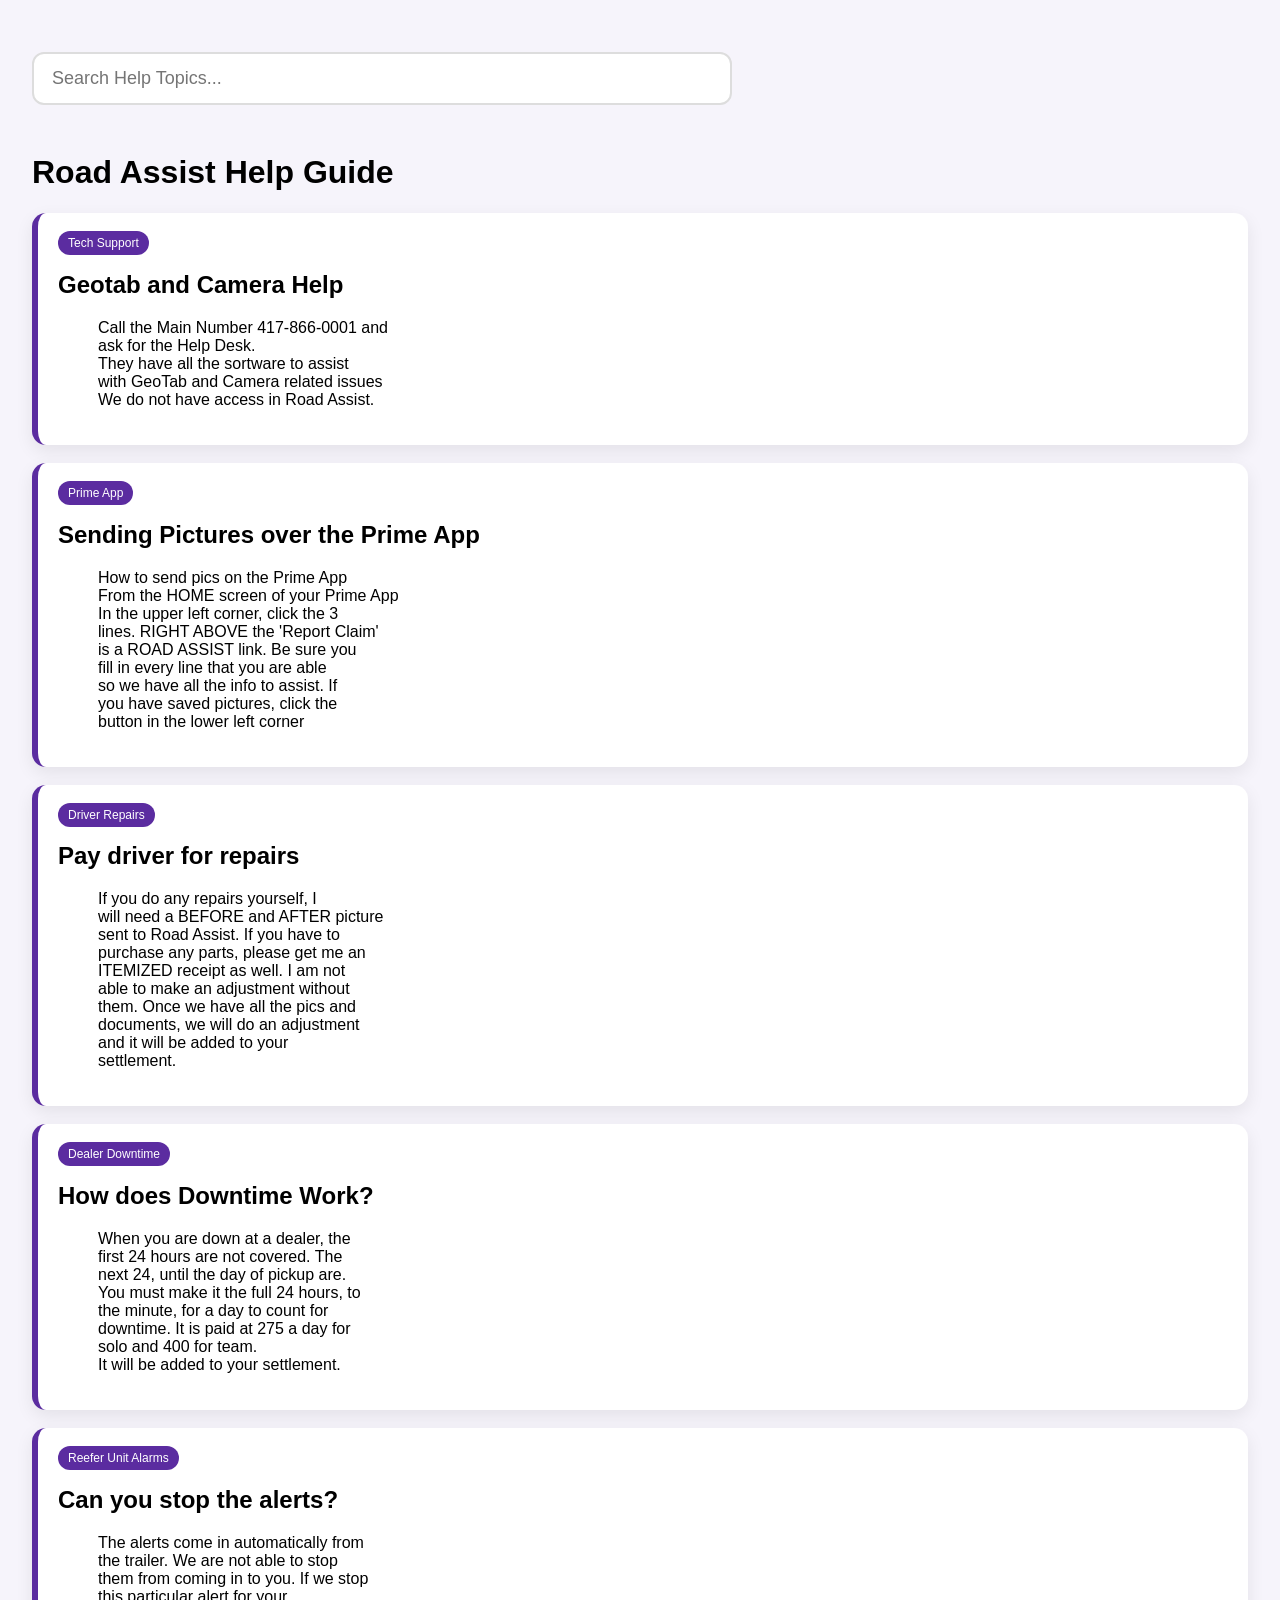
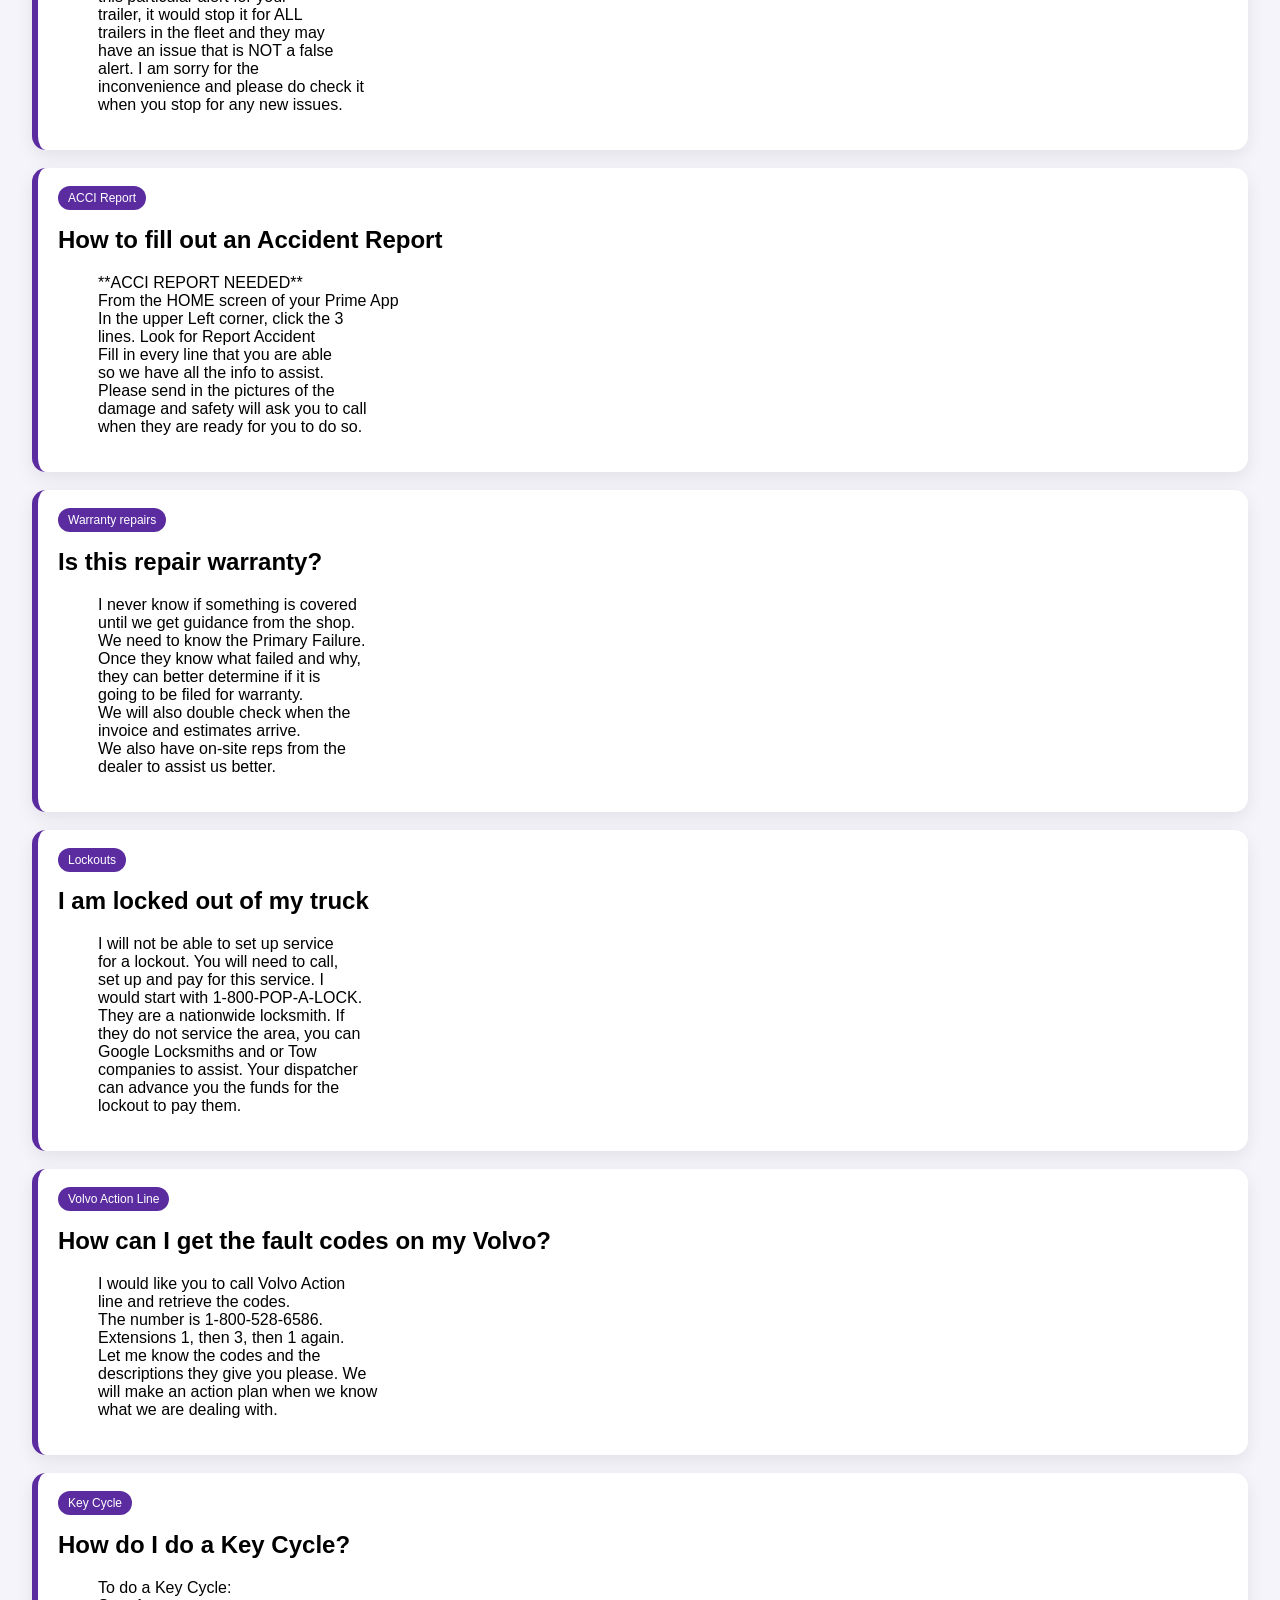
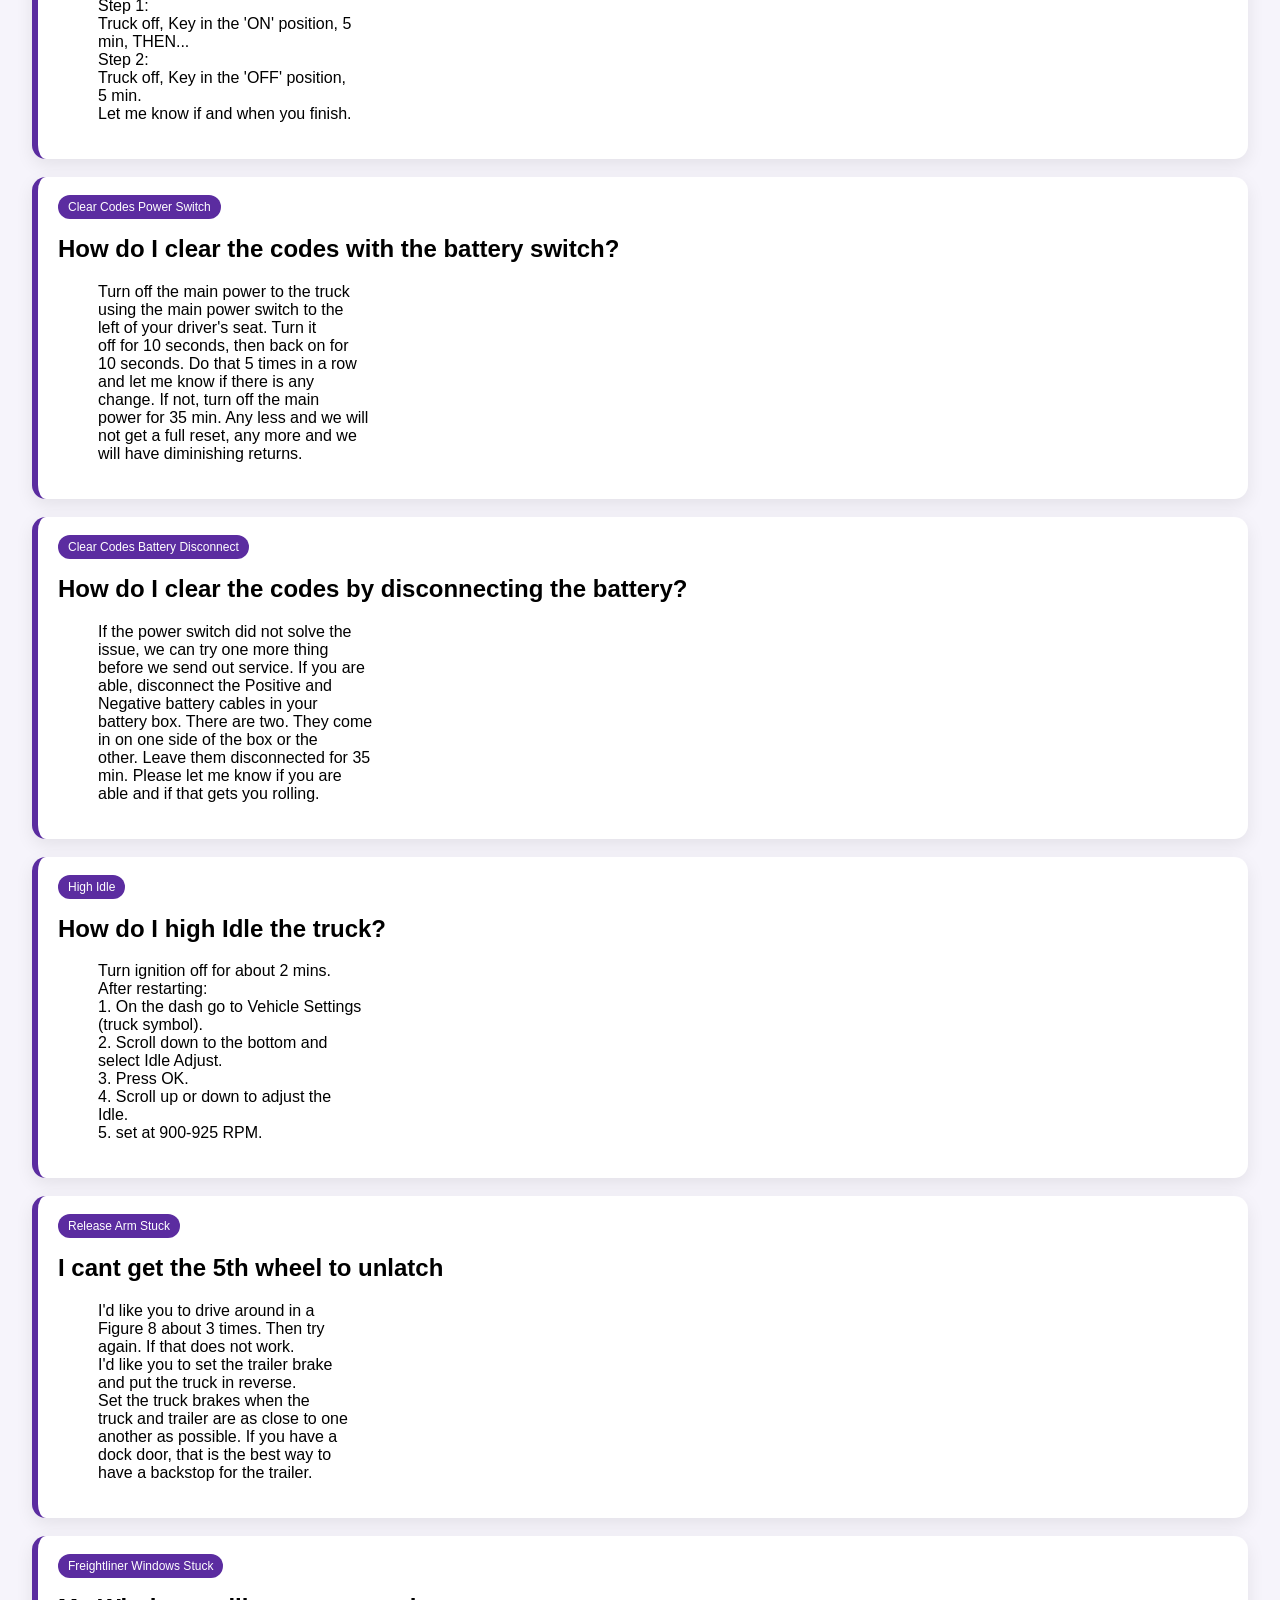
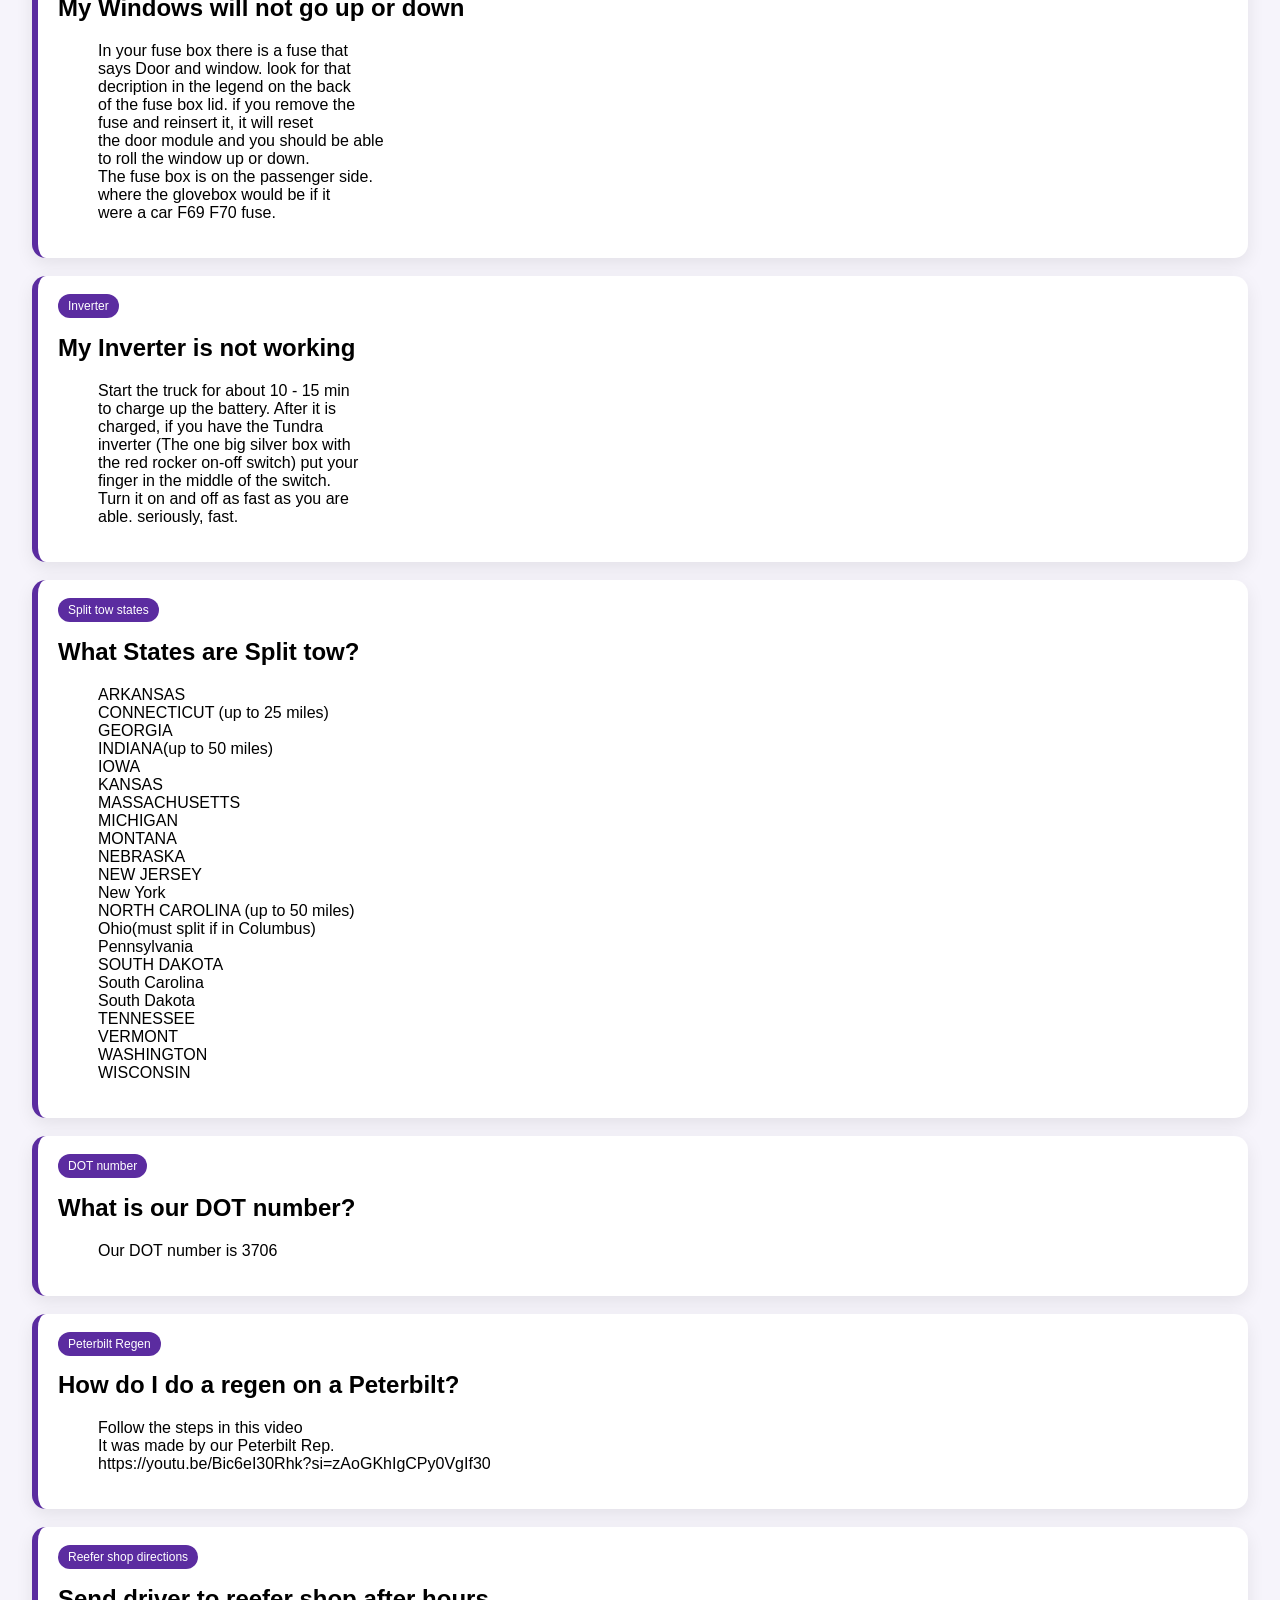
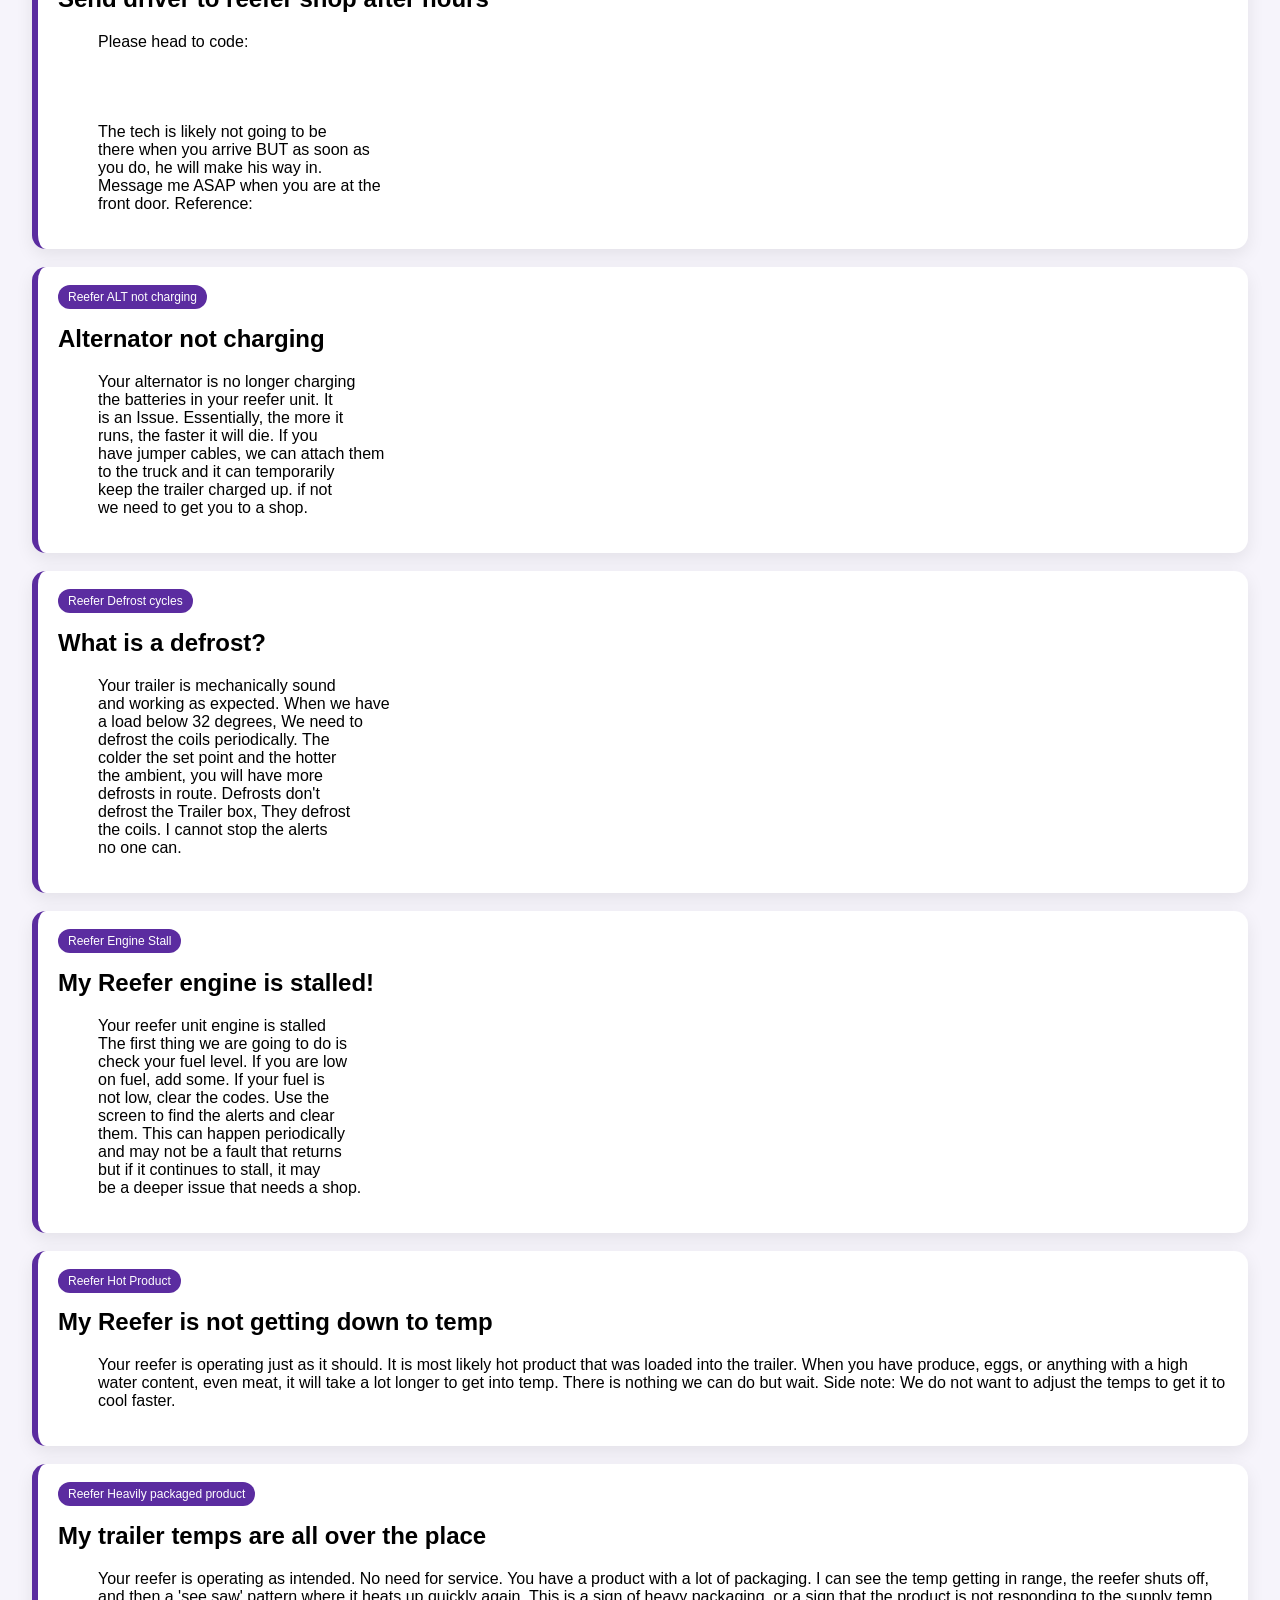
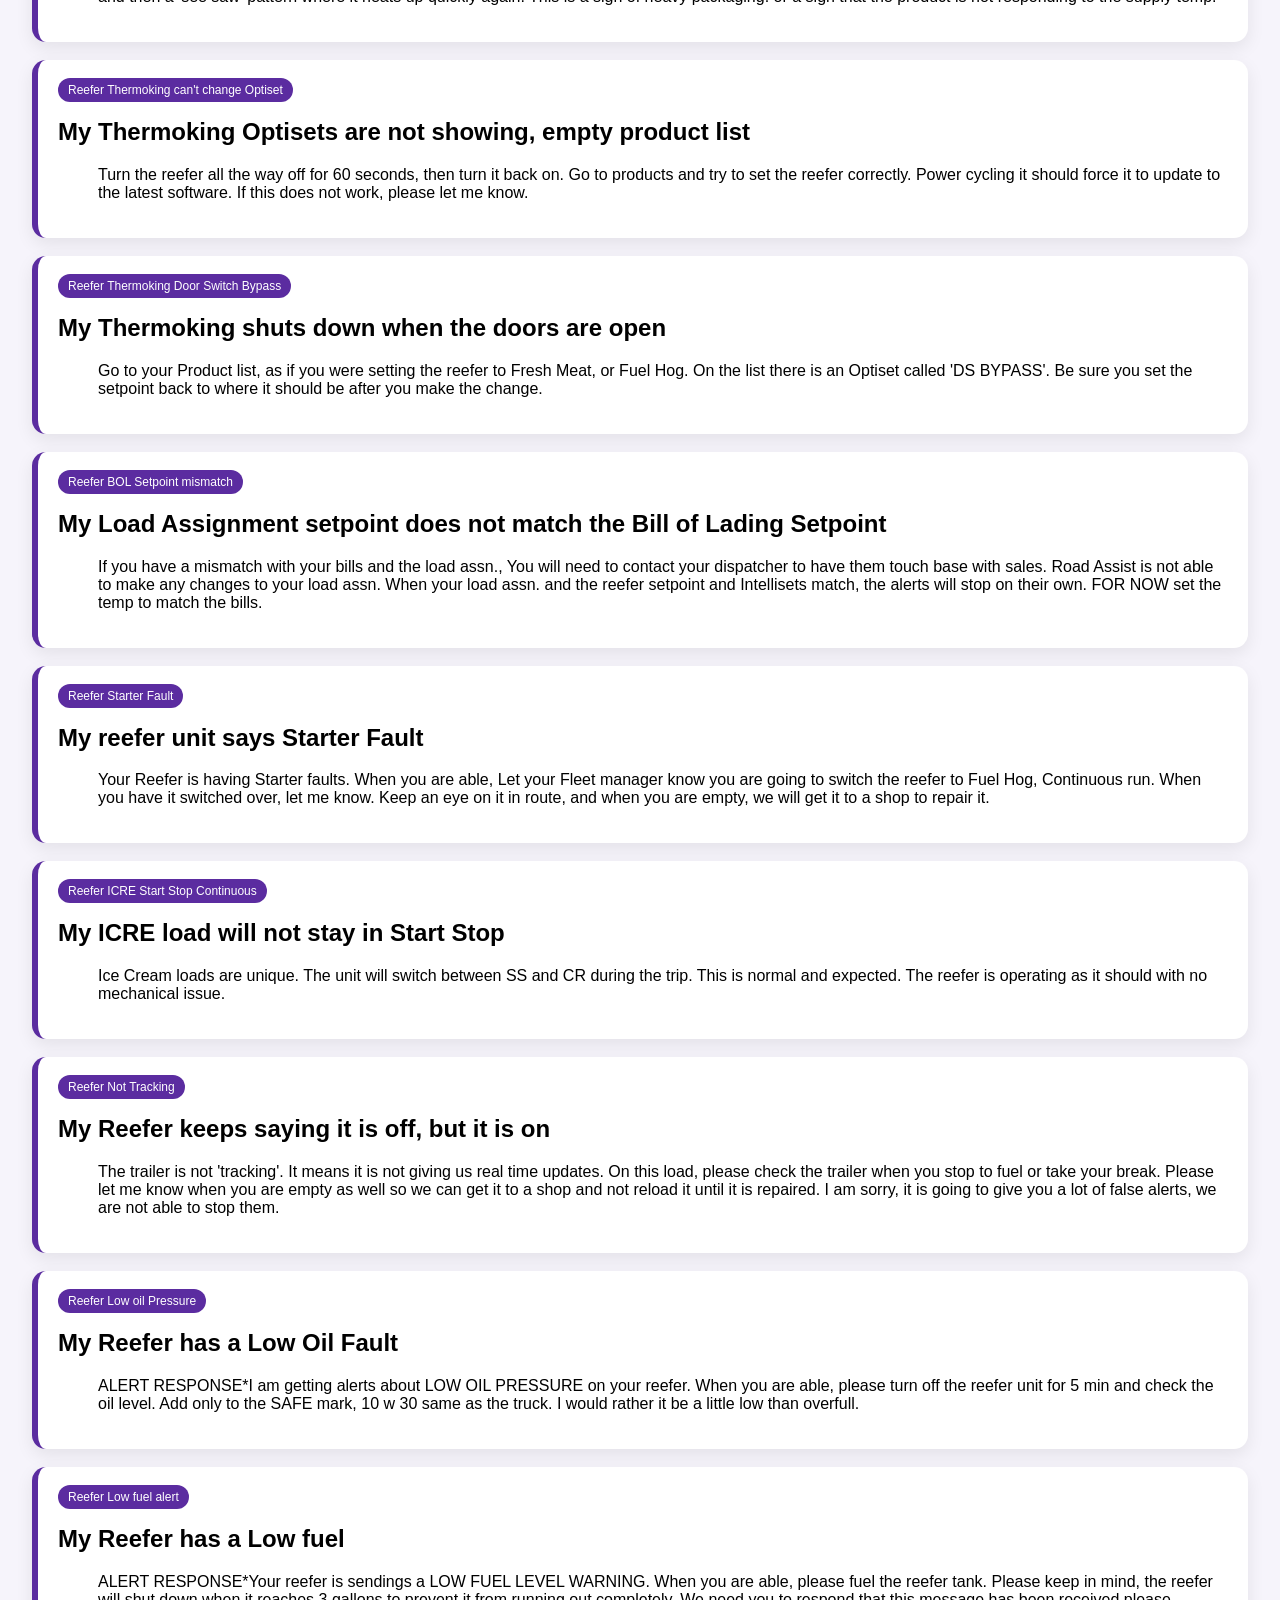
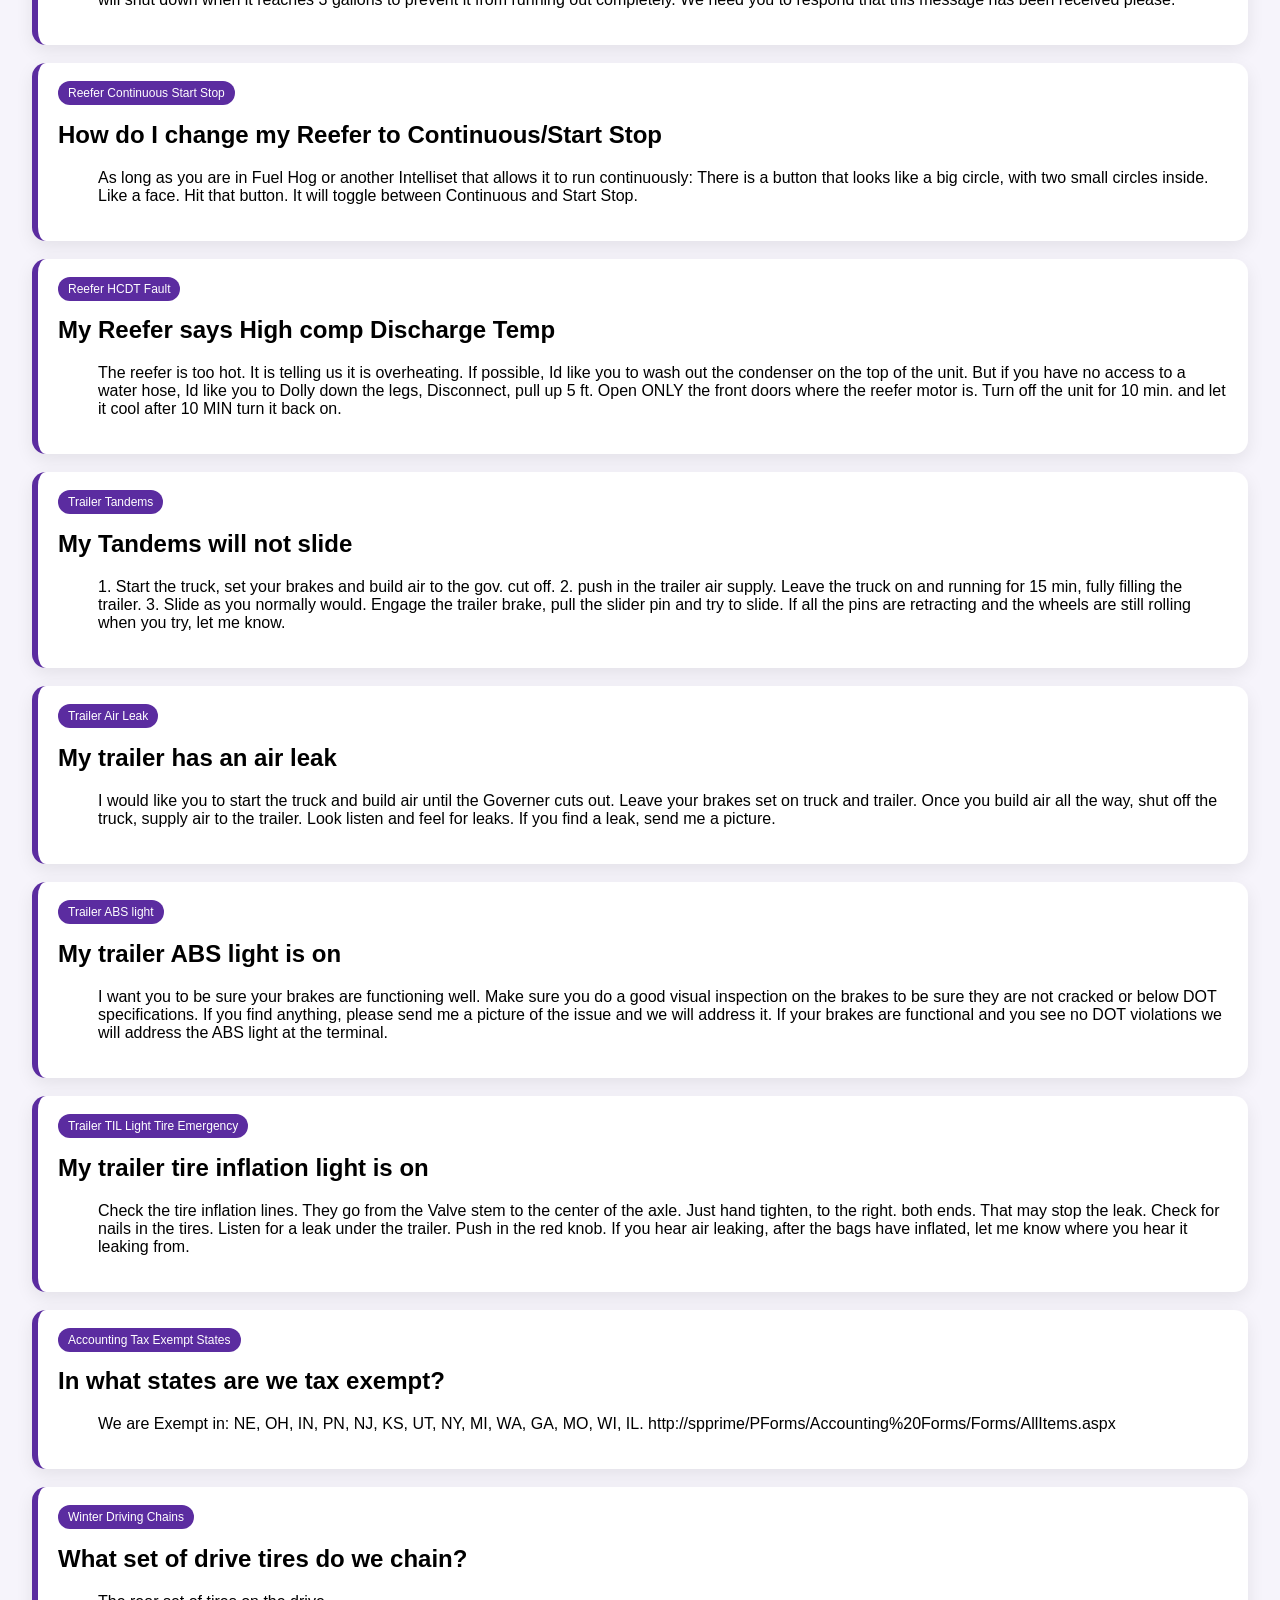
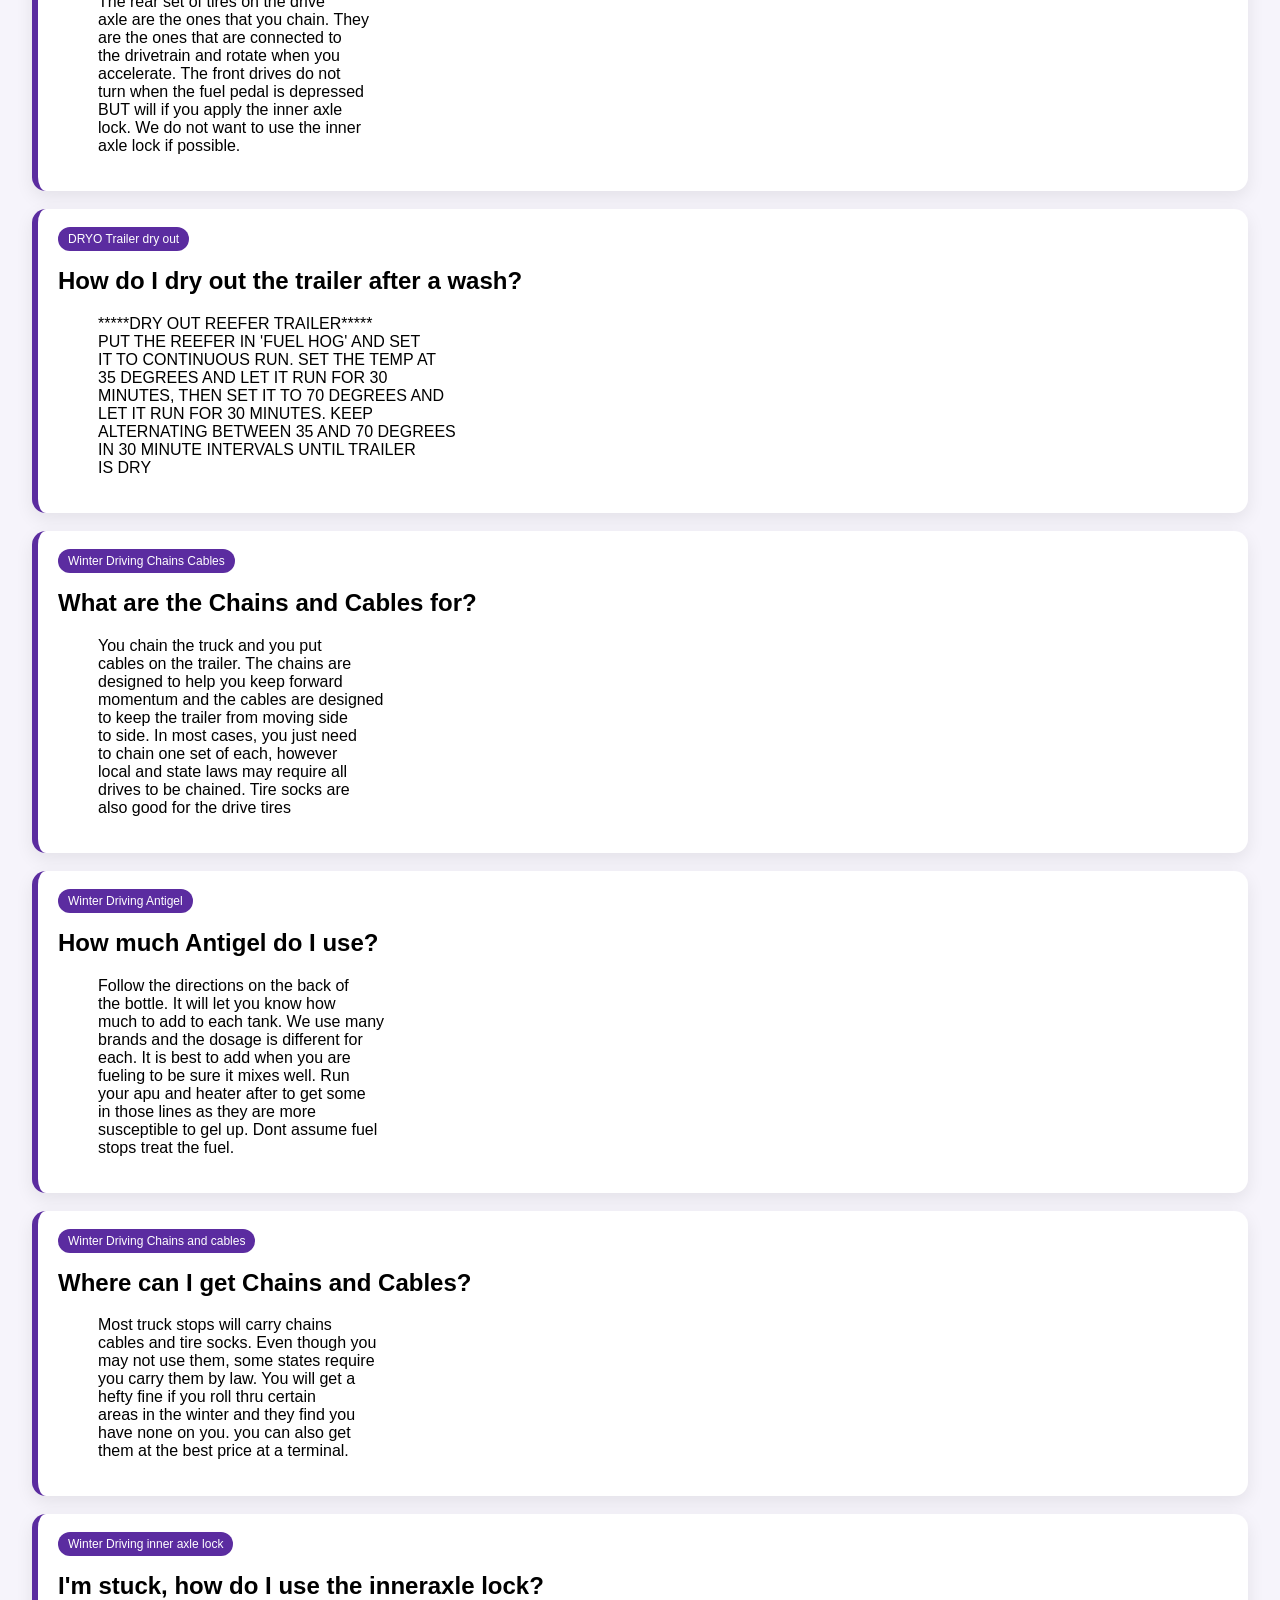
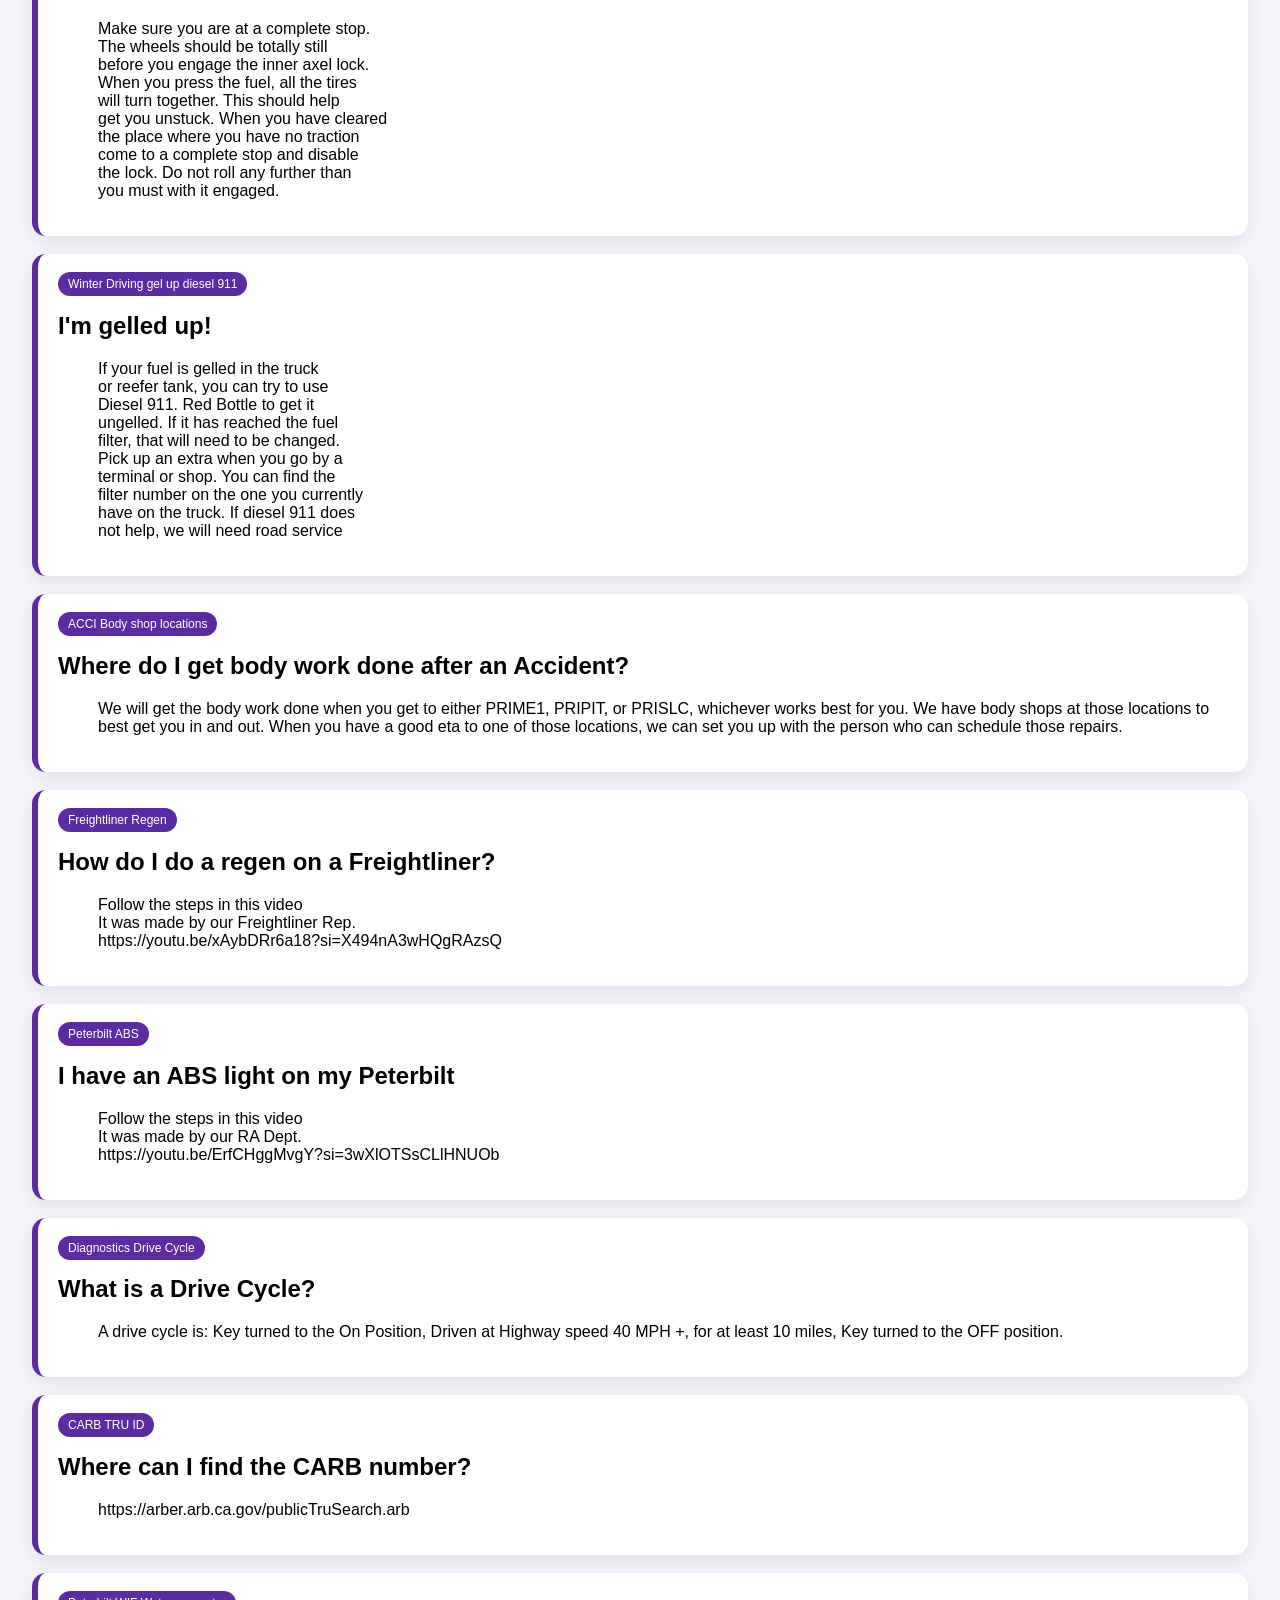
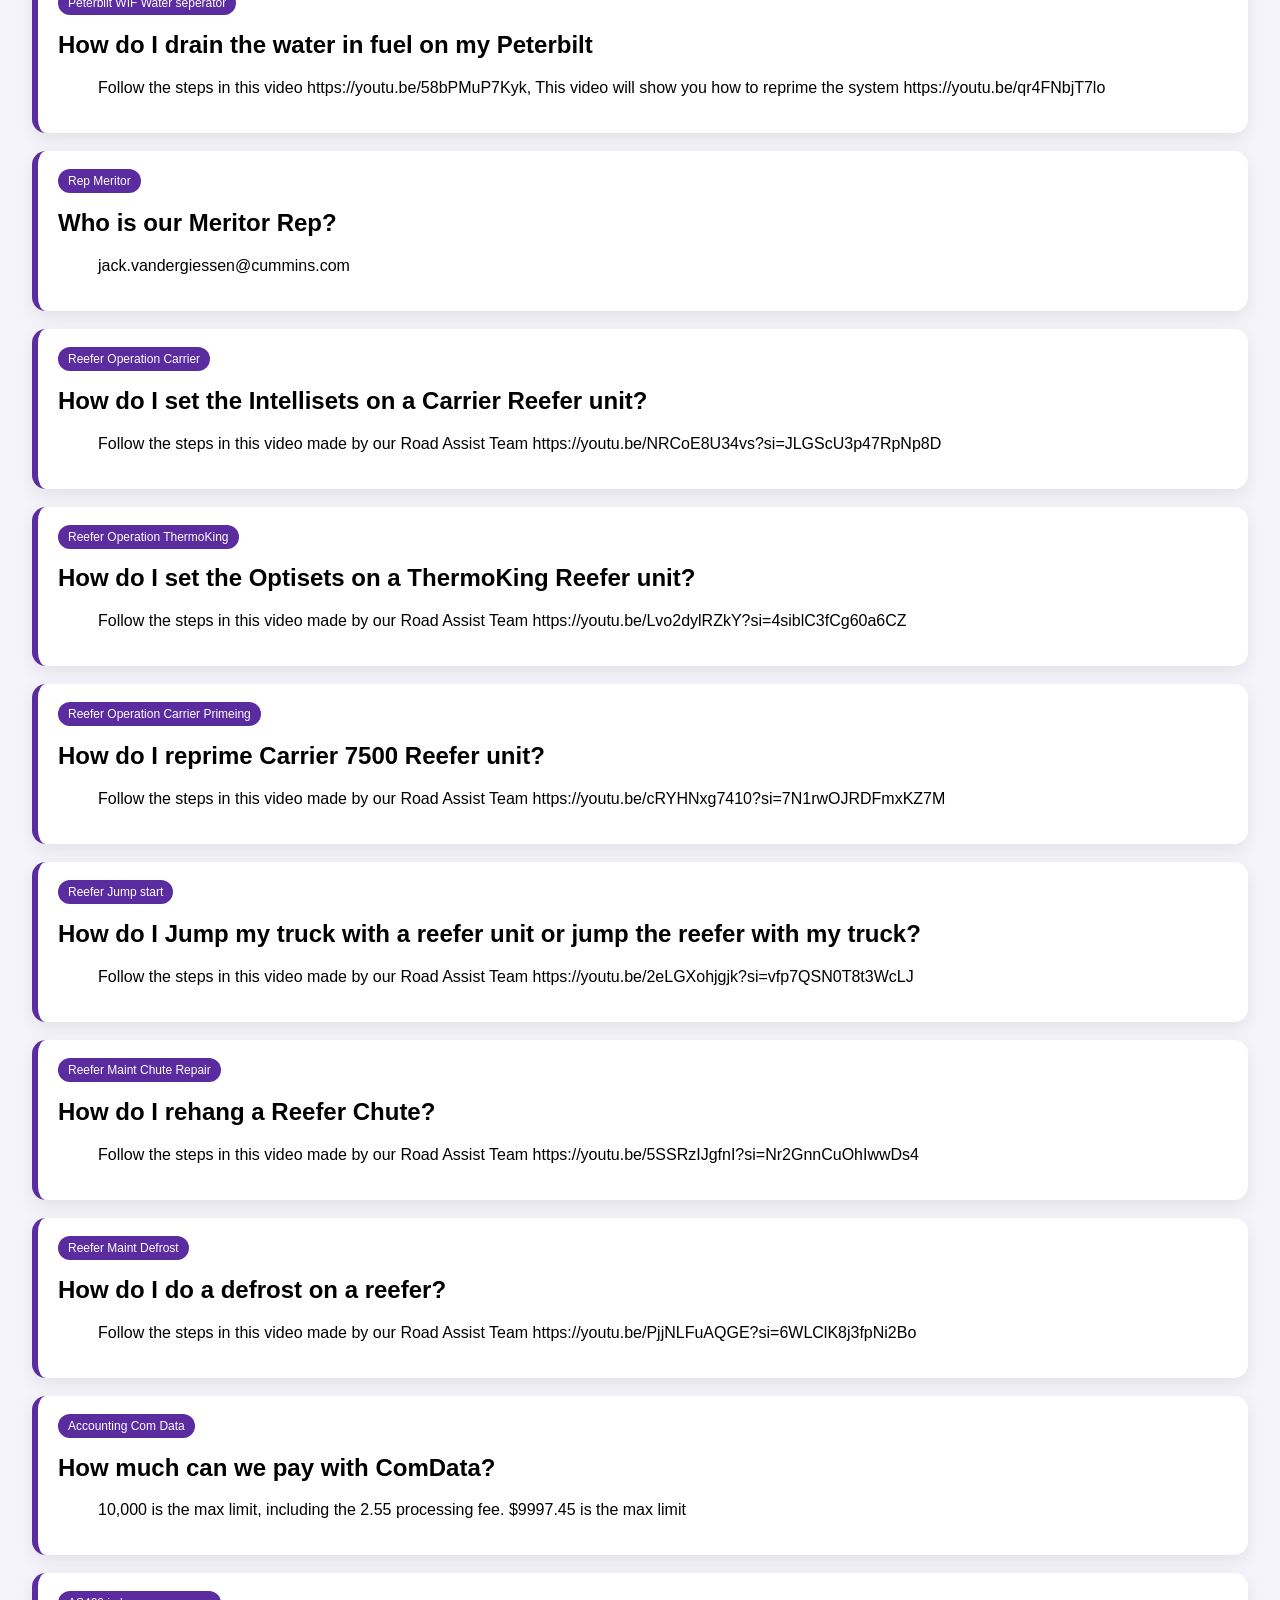
==== index.html @ e549200f "adding Clairity page analytics" ====
<!DOCTYPE html>
<html lang="en">

<head>
    <meta charset="UTF-8">
    <meta name="viewport" content="width=device-width, initial-scale=1.0">
    <title>Road Assist</title>
	<script type="text/javascript">
	<!-- Clairity page analytics -->
    (function(c,l,a,r,i,t,y){
        c[a]=c[a]||function(){(c[a].q=c[a].q||[]).push(arguments)};
        t=l.createElement(r);t.async=1;t.src="https://www.clarity.ms/tag/"+i;
        y=l.getElementsByTagName(r)[0];y.parentNode.insertBefore(t,y);
    })(window, document, "clarity", "script", "x59q5l7mav");
</script>
    <!-- CSS -->
    <link rel="stylesheet" href="styles.css">
</head>
<body>
	<input type="search" id="searchBox" placeholder="Search Help Topics..." class="search-box"/>
	<h1>Road Assist Help Guide</h1>
	<section id="helpTopics" class="help-grid"></section>	
</div>	
    <!-- JS -->
    <script src="app.js"></script>
</body>
</html>
---- styles.css ----
body {
  font-family: Arial, sans-serif;
  background: #f6f4fb;
  margin: 0;
  padding: 32px;
}

.help-grid {
  display: grid;
  gap: 18px;
}

.help-card {
  background: white;
  border-left: 6px solid #5b2ca0;
  border-radius: 14px;
  padding: 20px;
  box-shadow: 0 6px 18px rgba(0,0,0,.08);
}

.badge {
  background: #5b2ca0;
  color: white;
  padding: 5px 10px;
  border-radius: 999px;
  font-size: 12px;
}
.search-box{
  width: 100%;
  max-width: 700px;
  padding: 14px 18px;
  margin: 20px 0 28px;
  font-size: 18px;
  border: 2px solid #ddd;
  border-radius: 12px;
}
.search-box:focus{
  outline: mpme;
  border-color: #5b2ca0;
  box-shadow 0 0 0 4px rgba(91, 44, 160, 0.15);
}
.message p {
  line-height: 1.4;
}
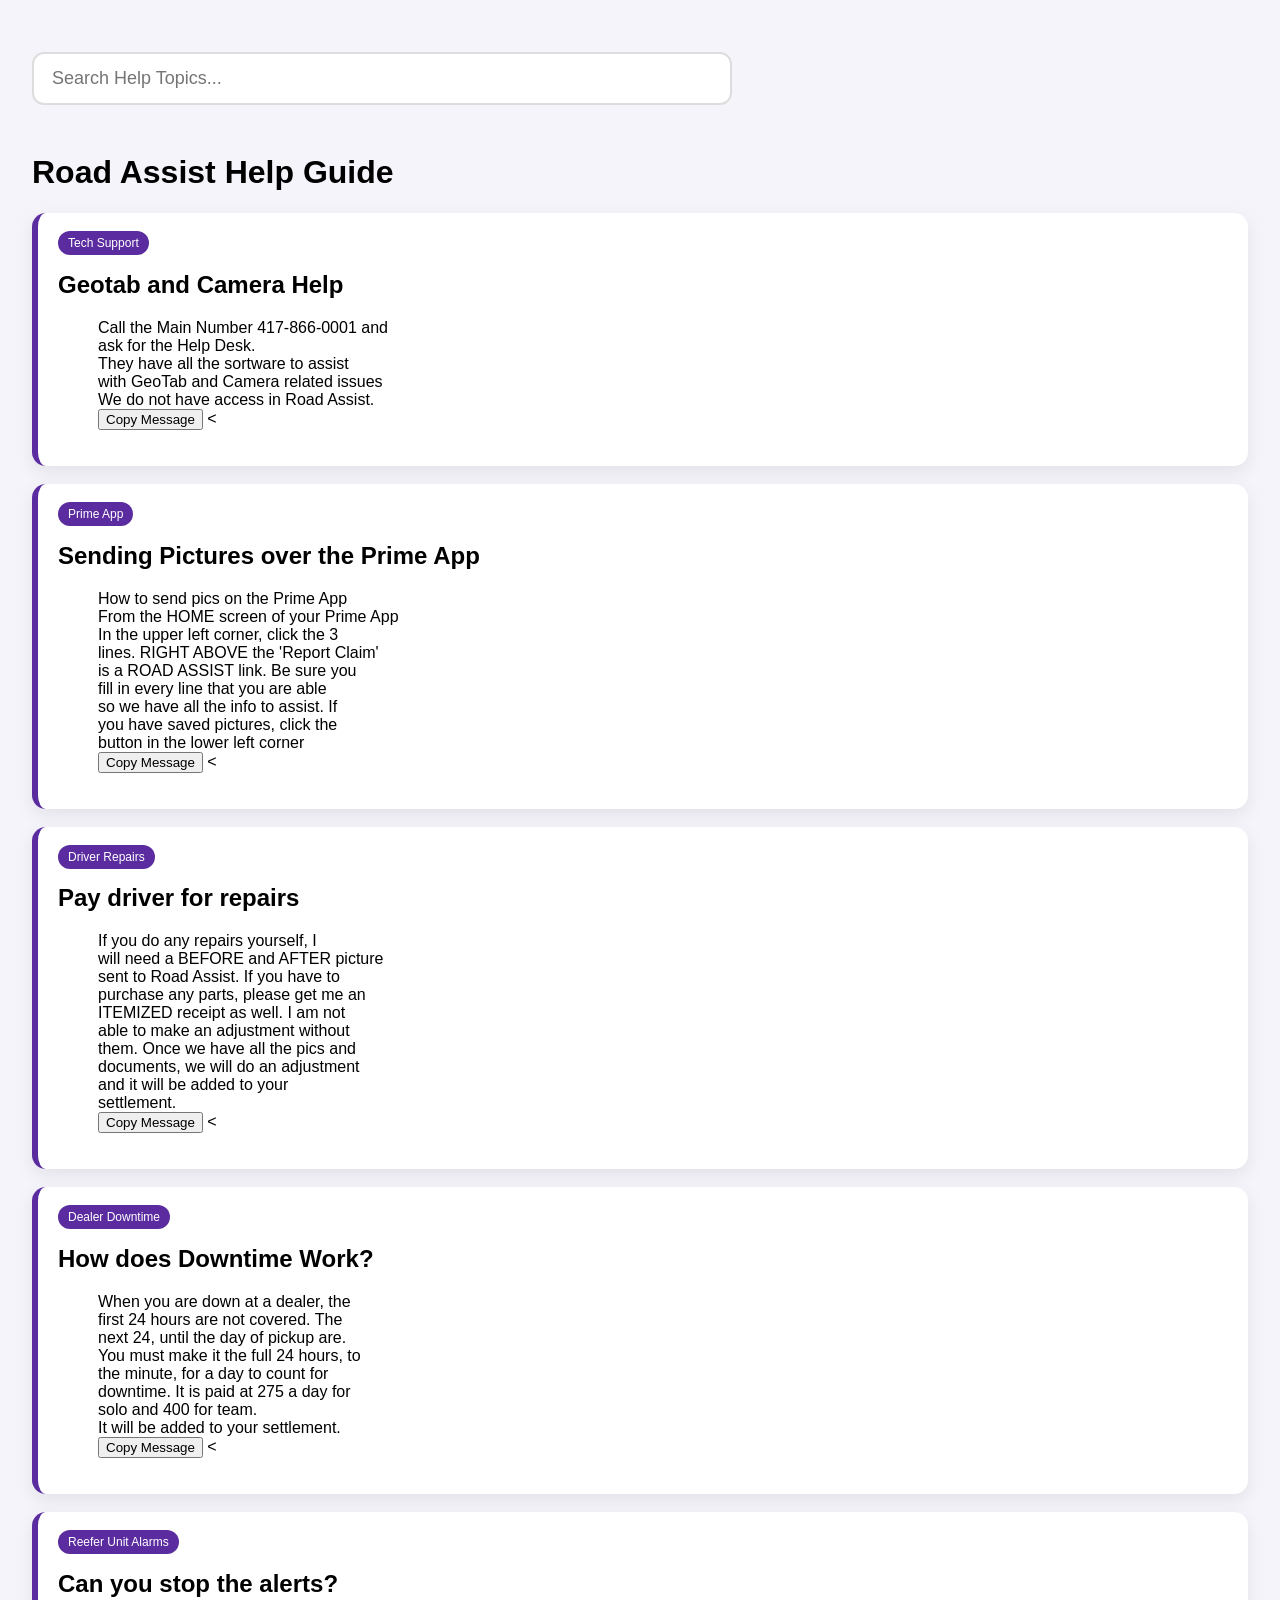
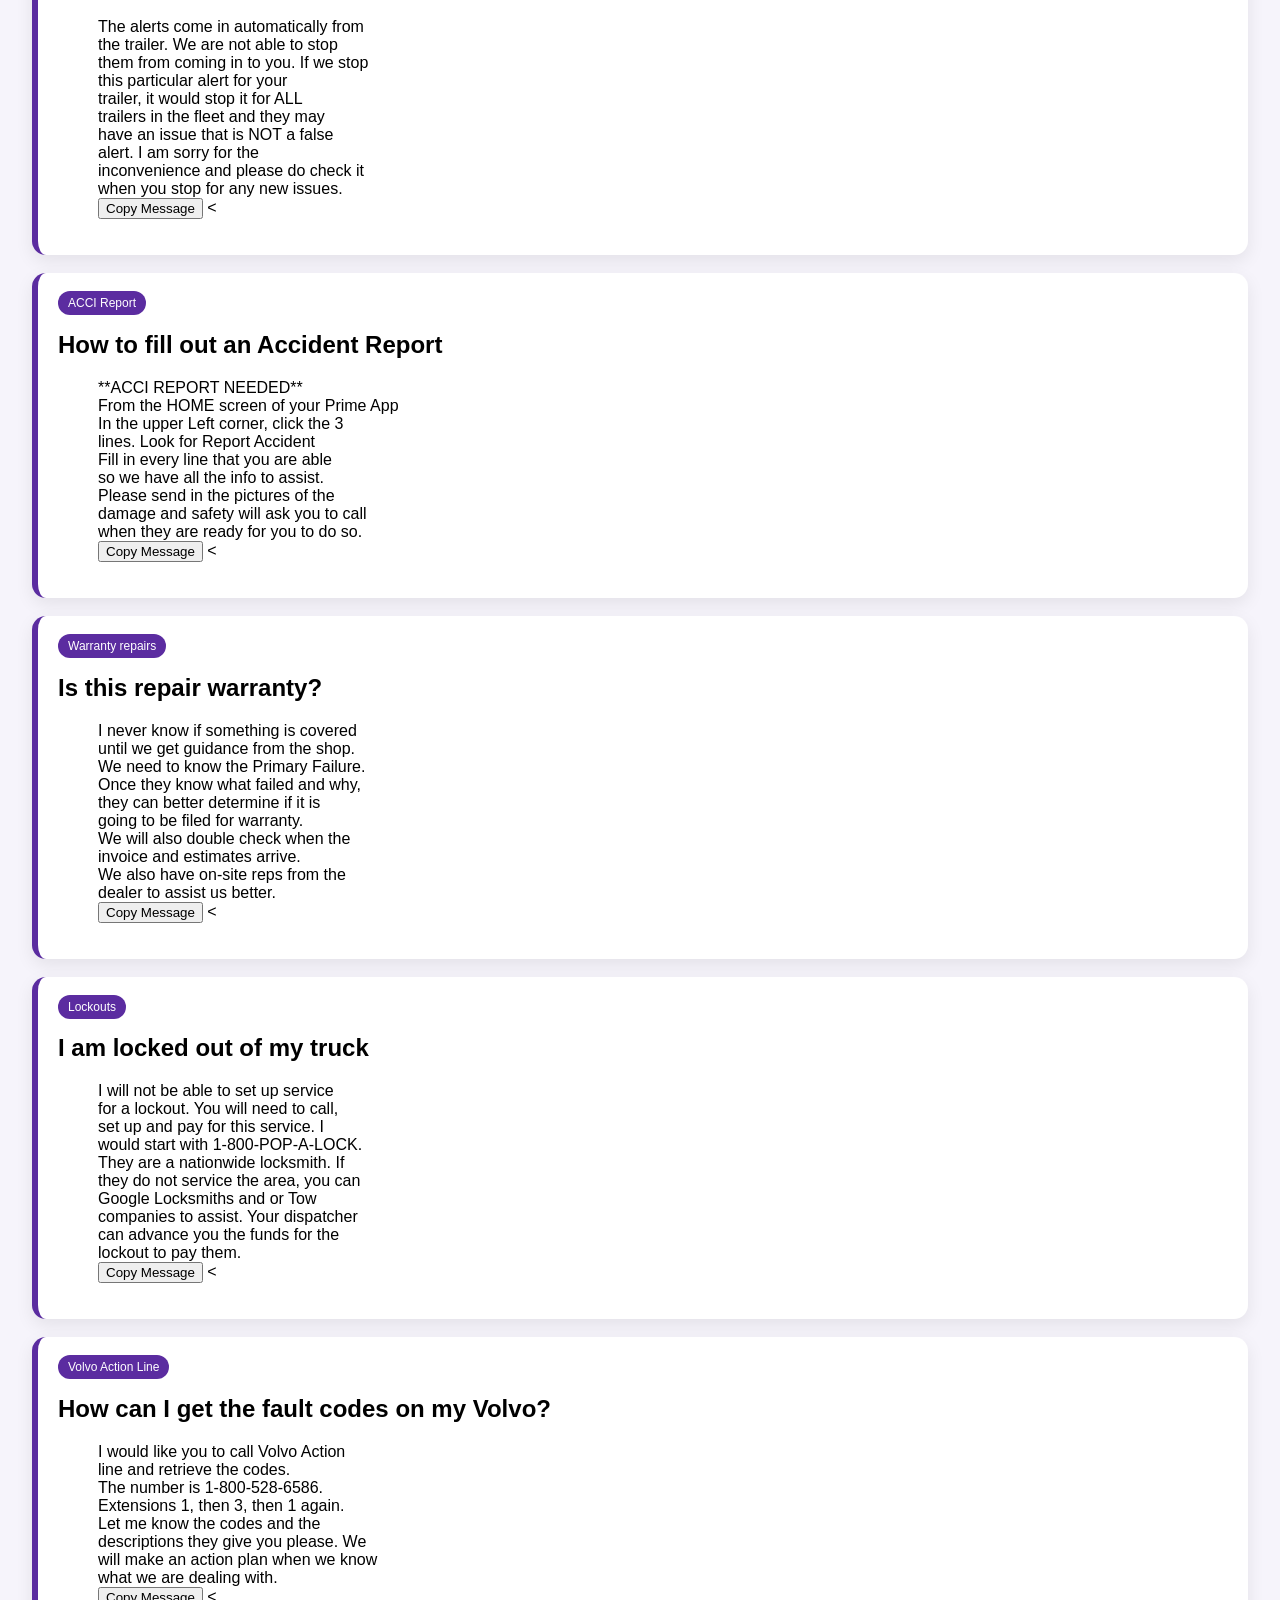
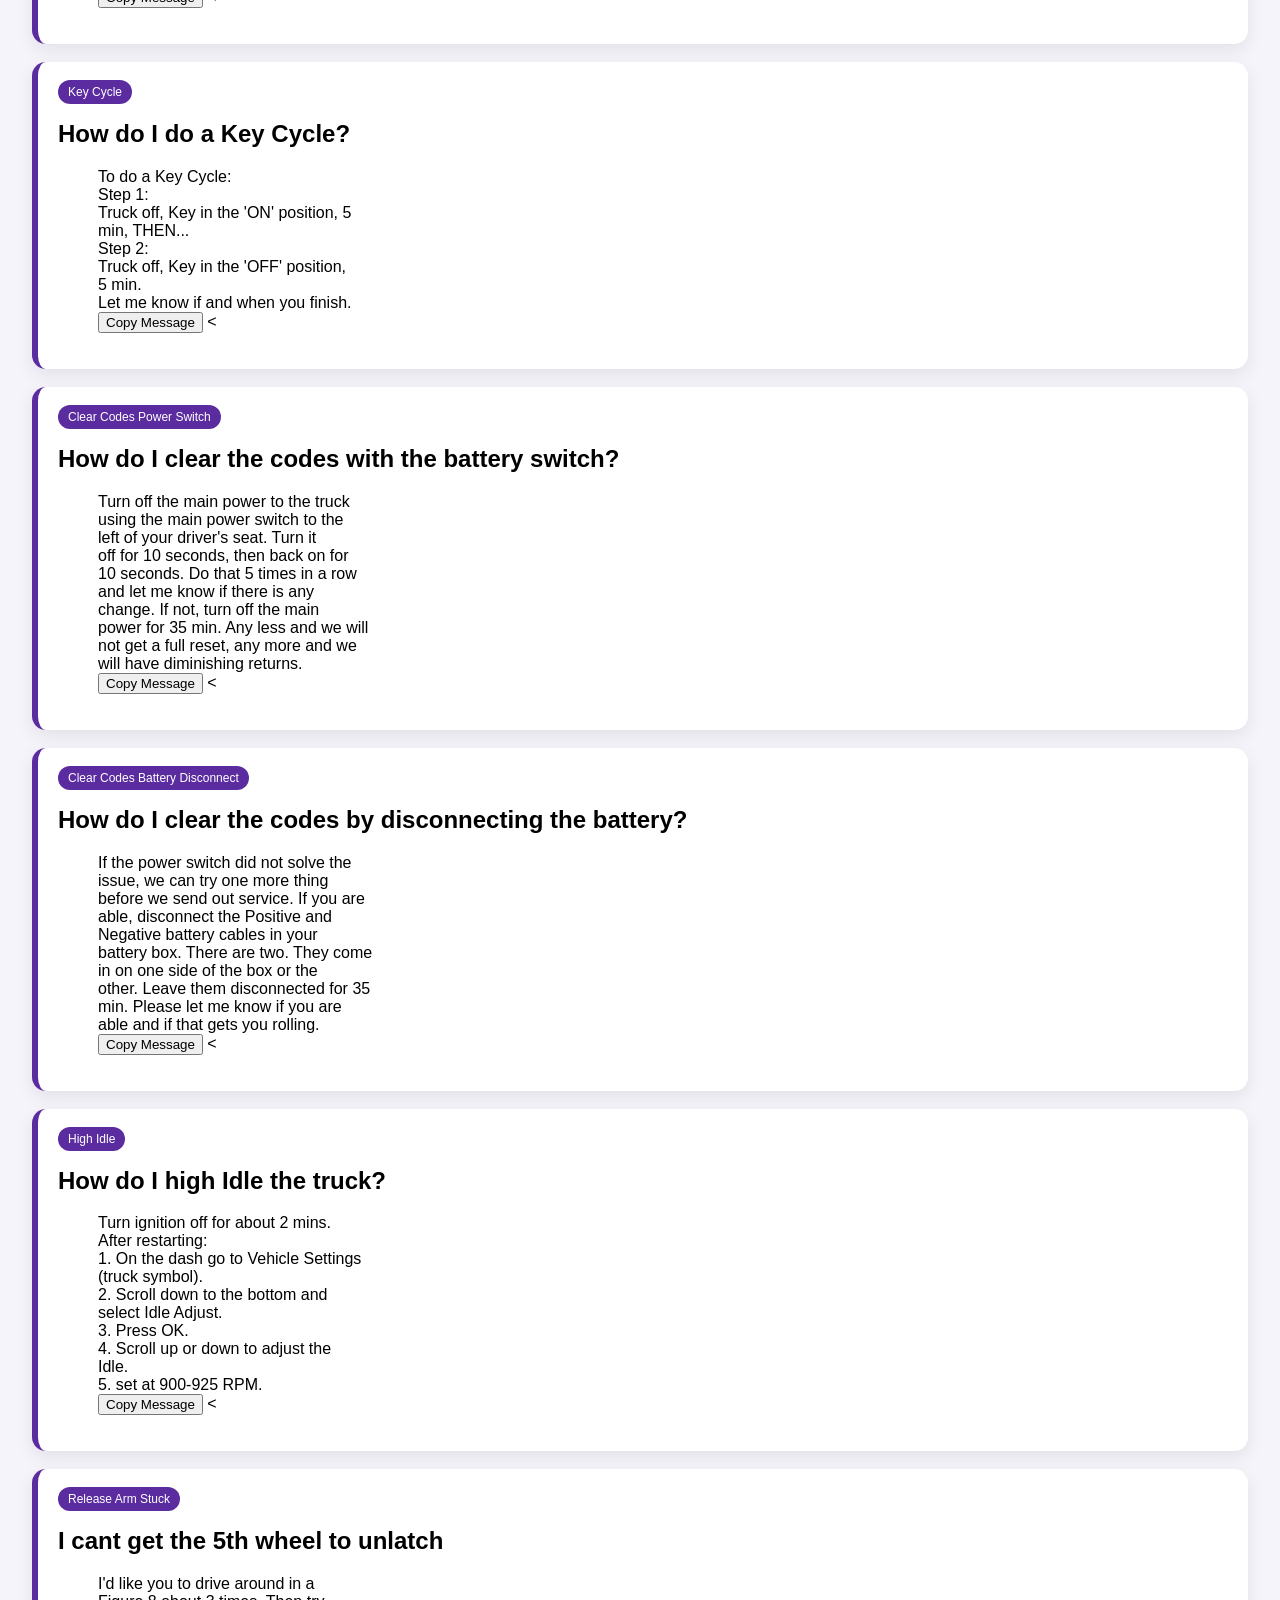
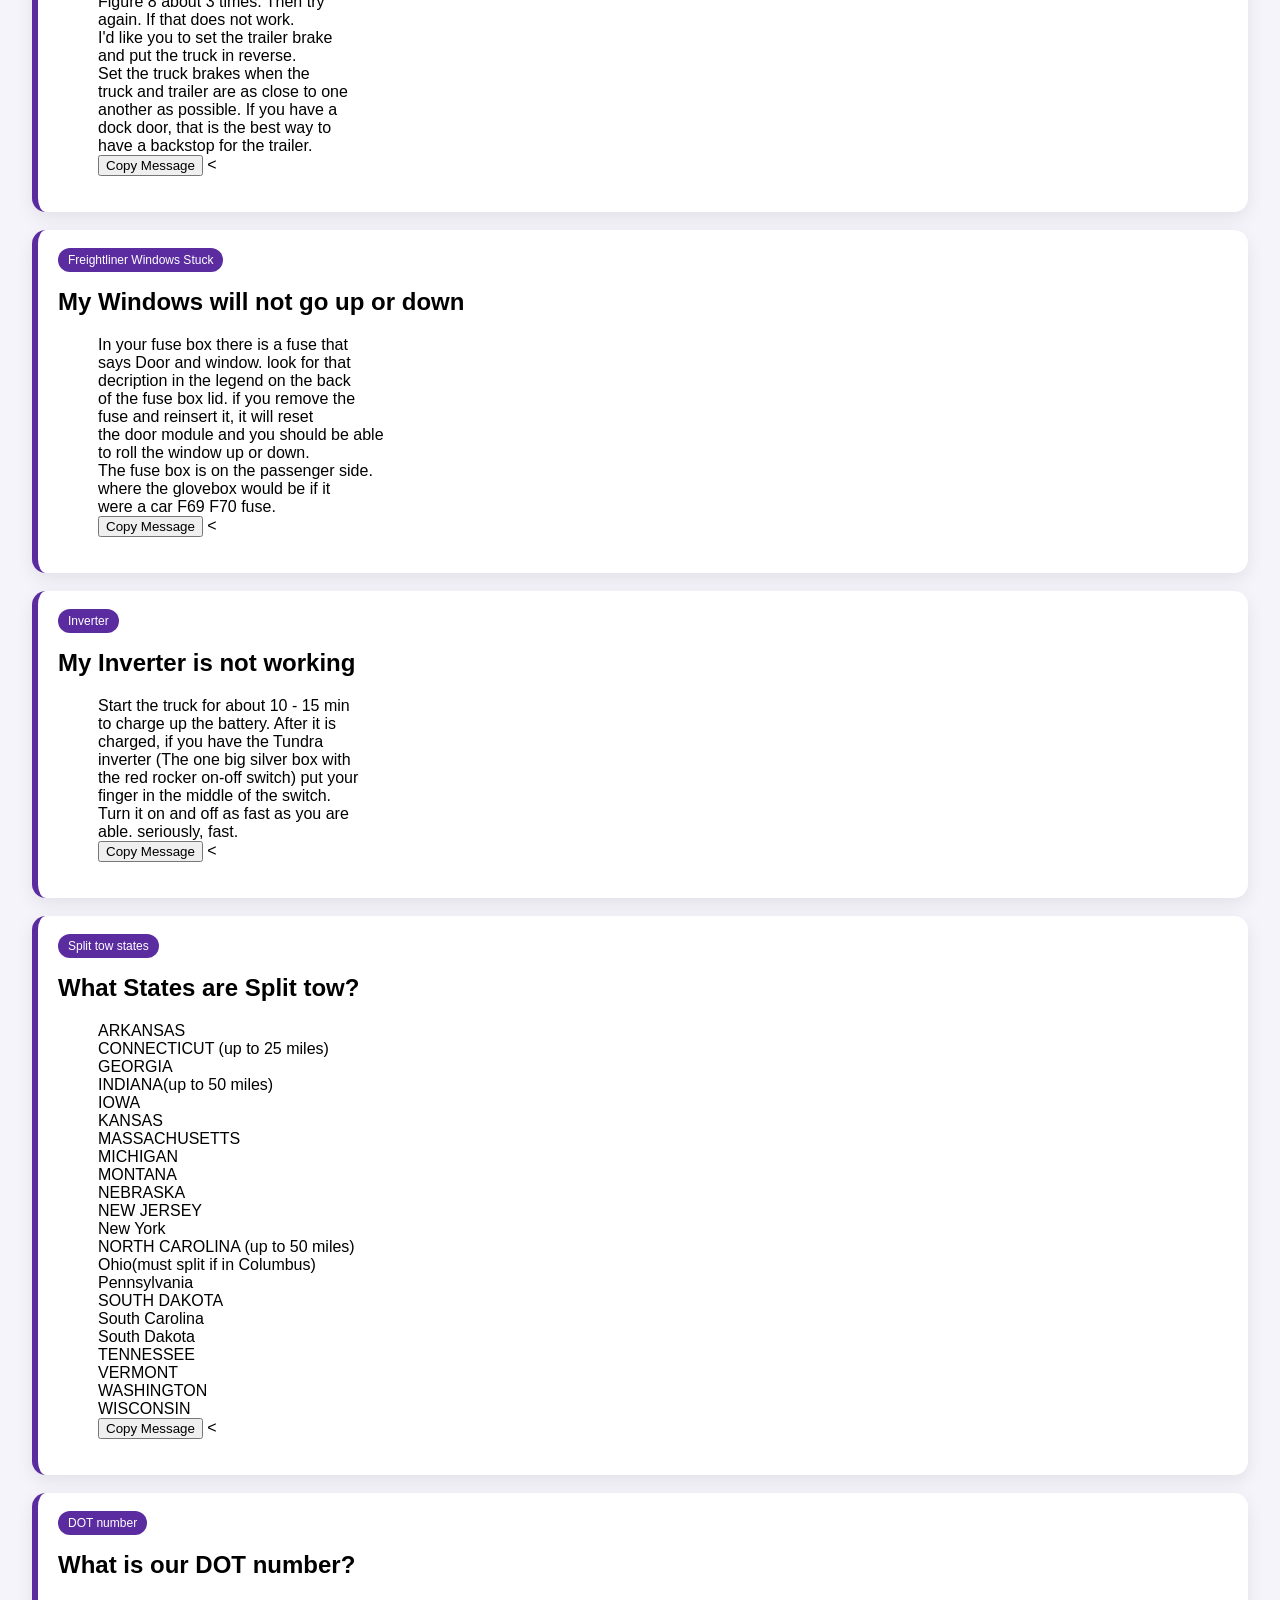
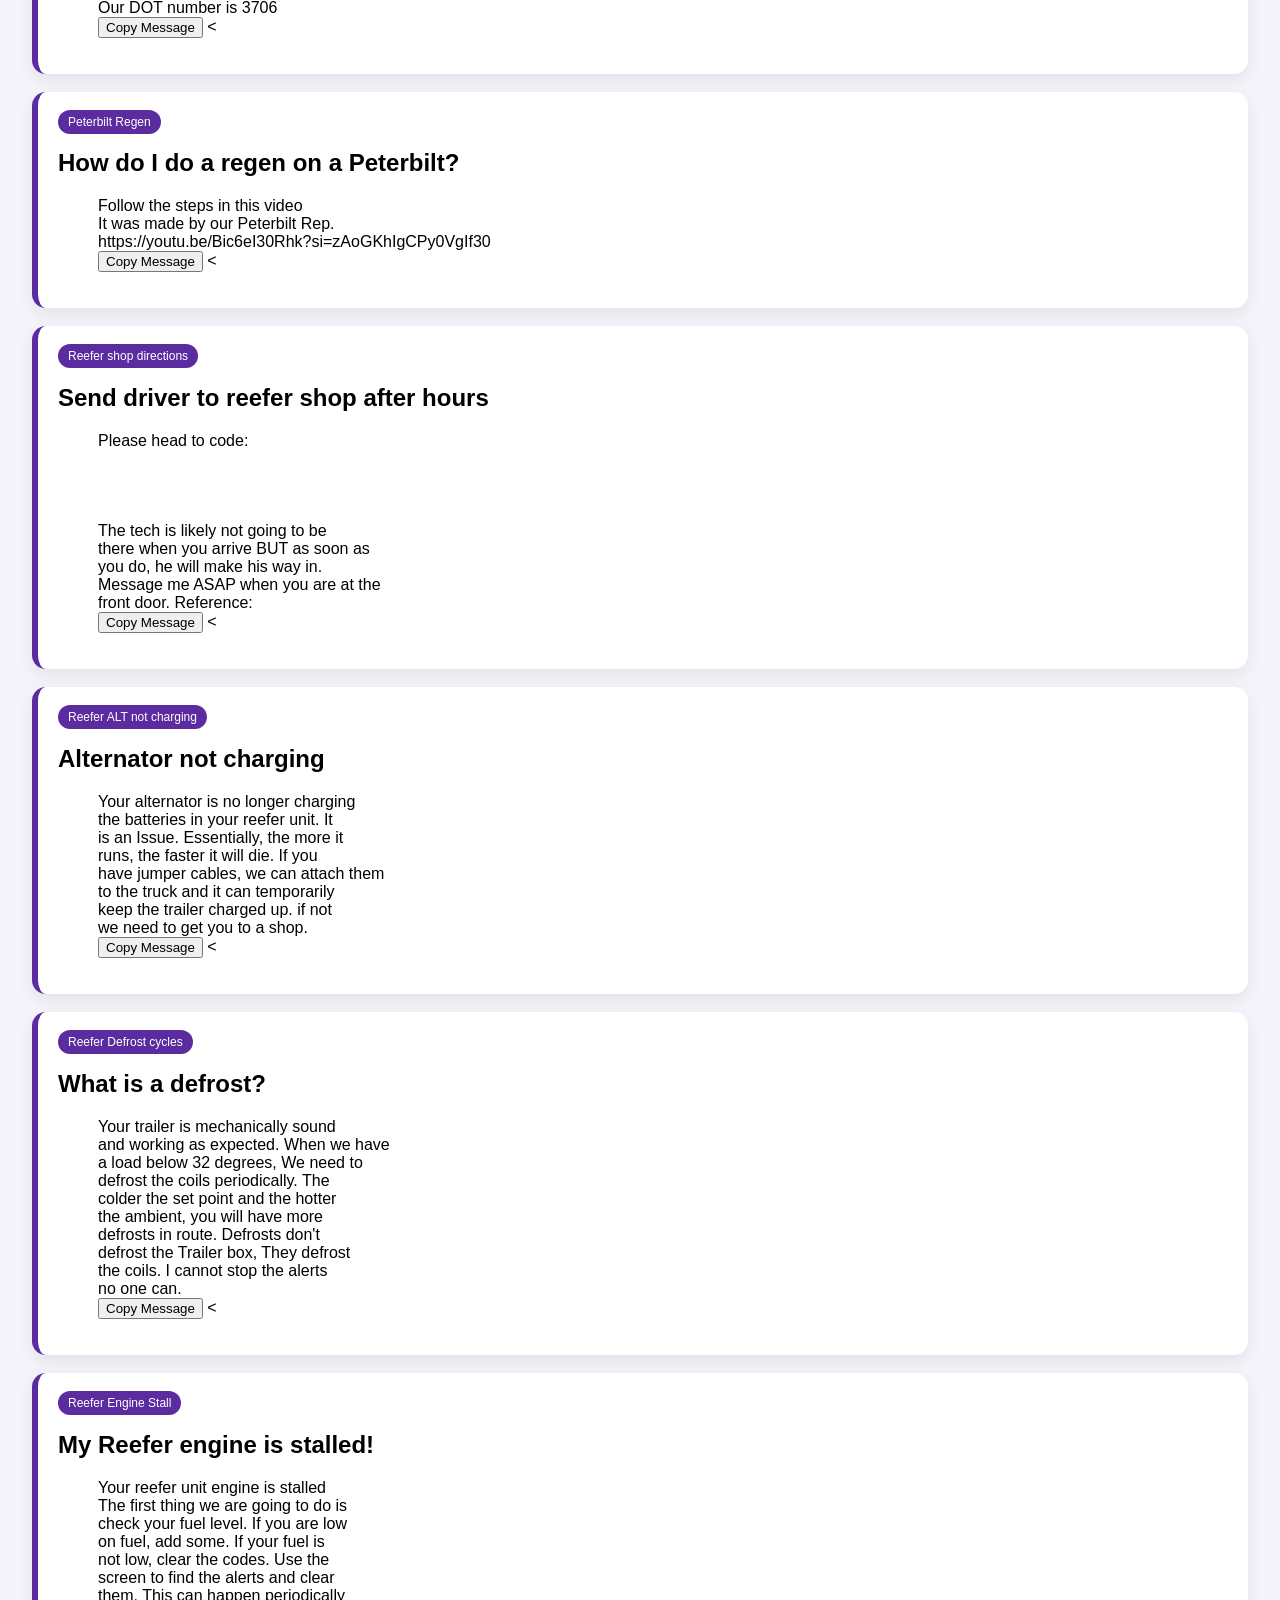
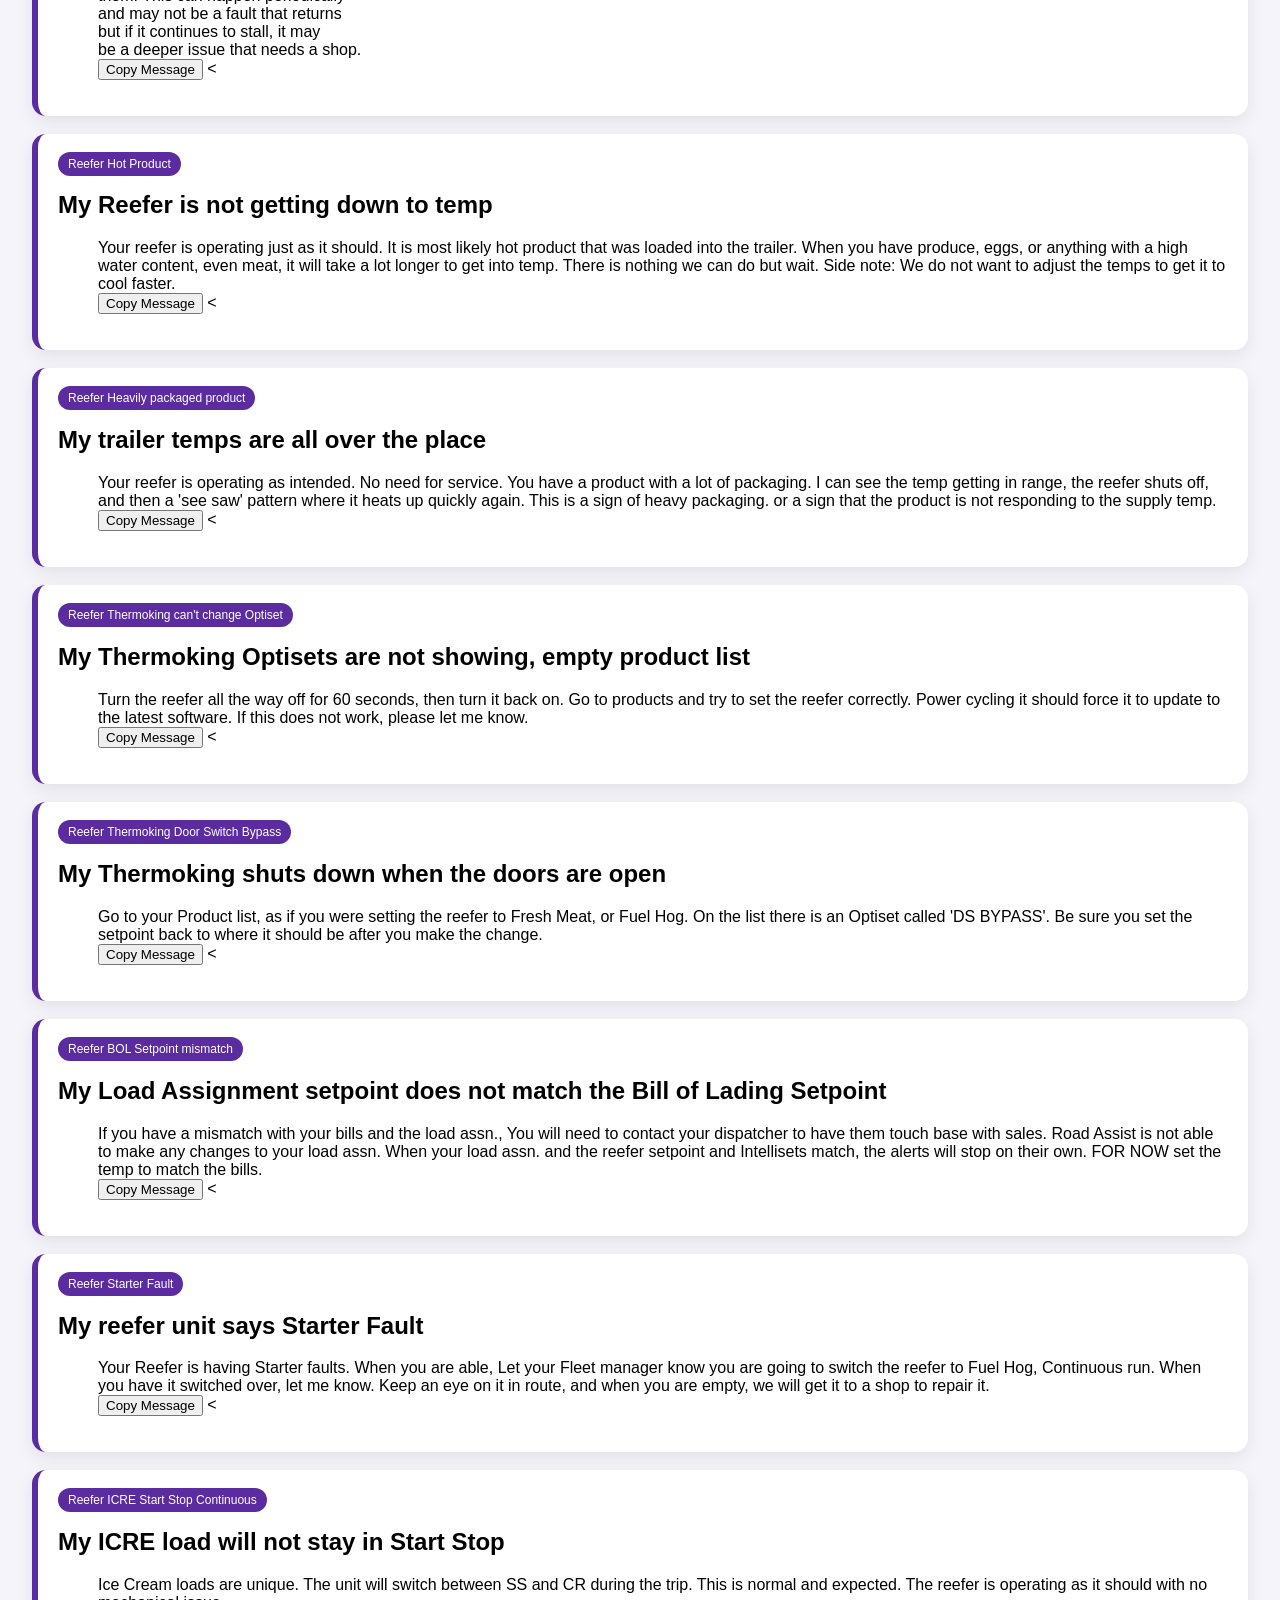
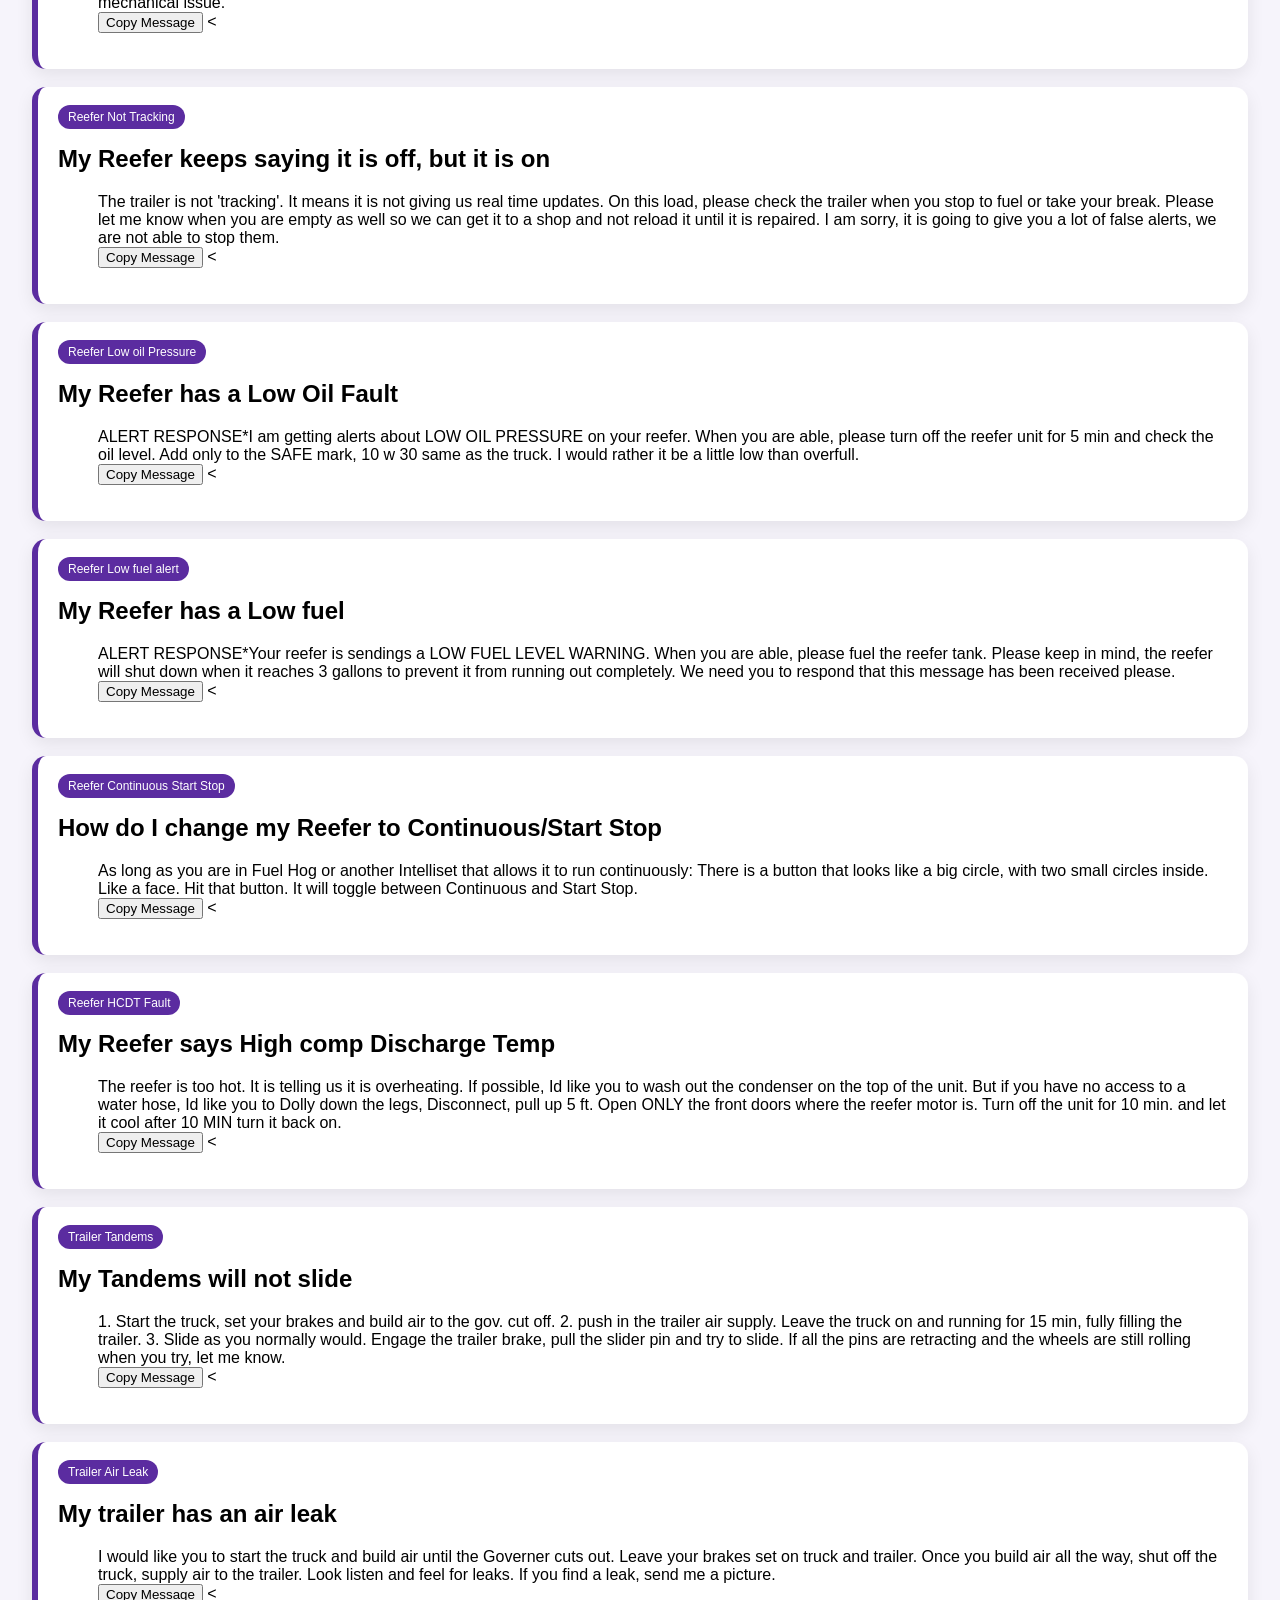
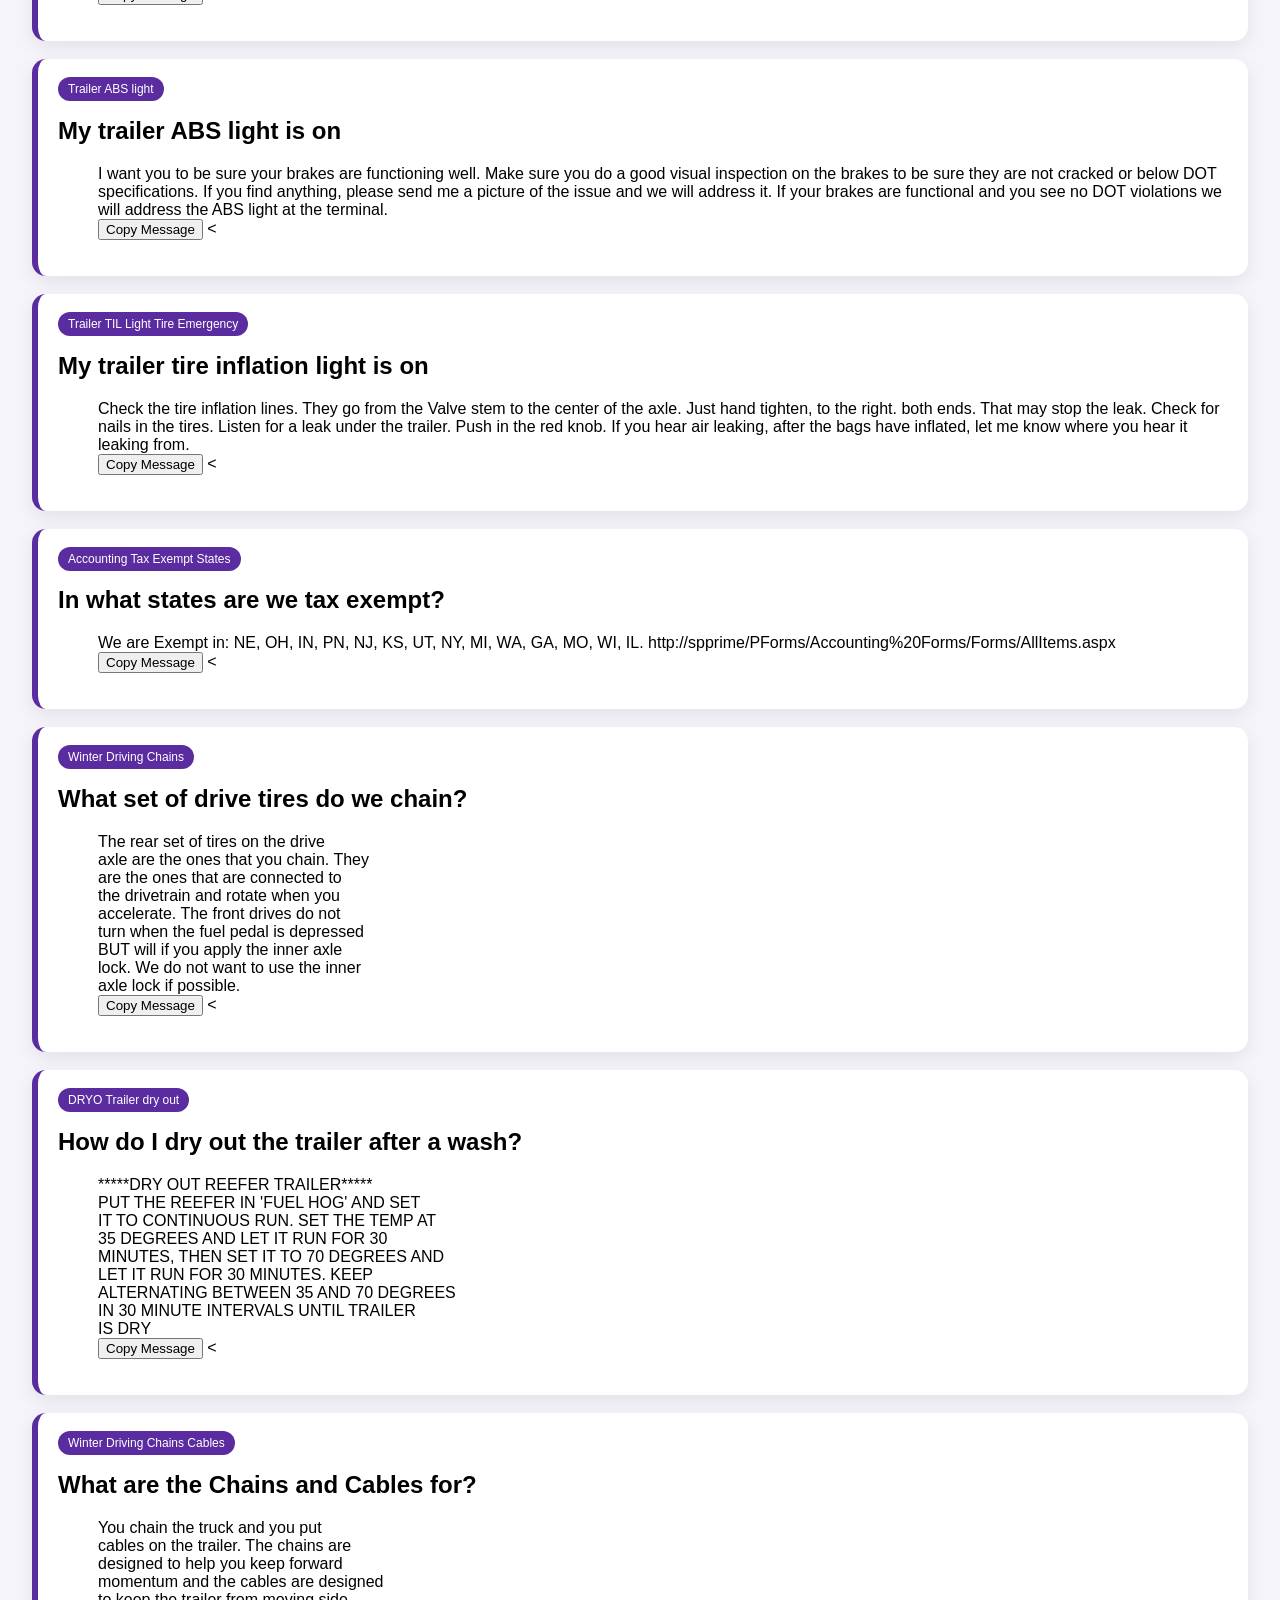
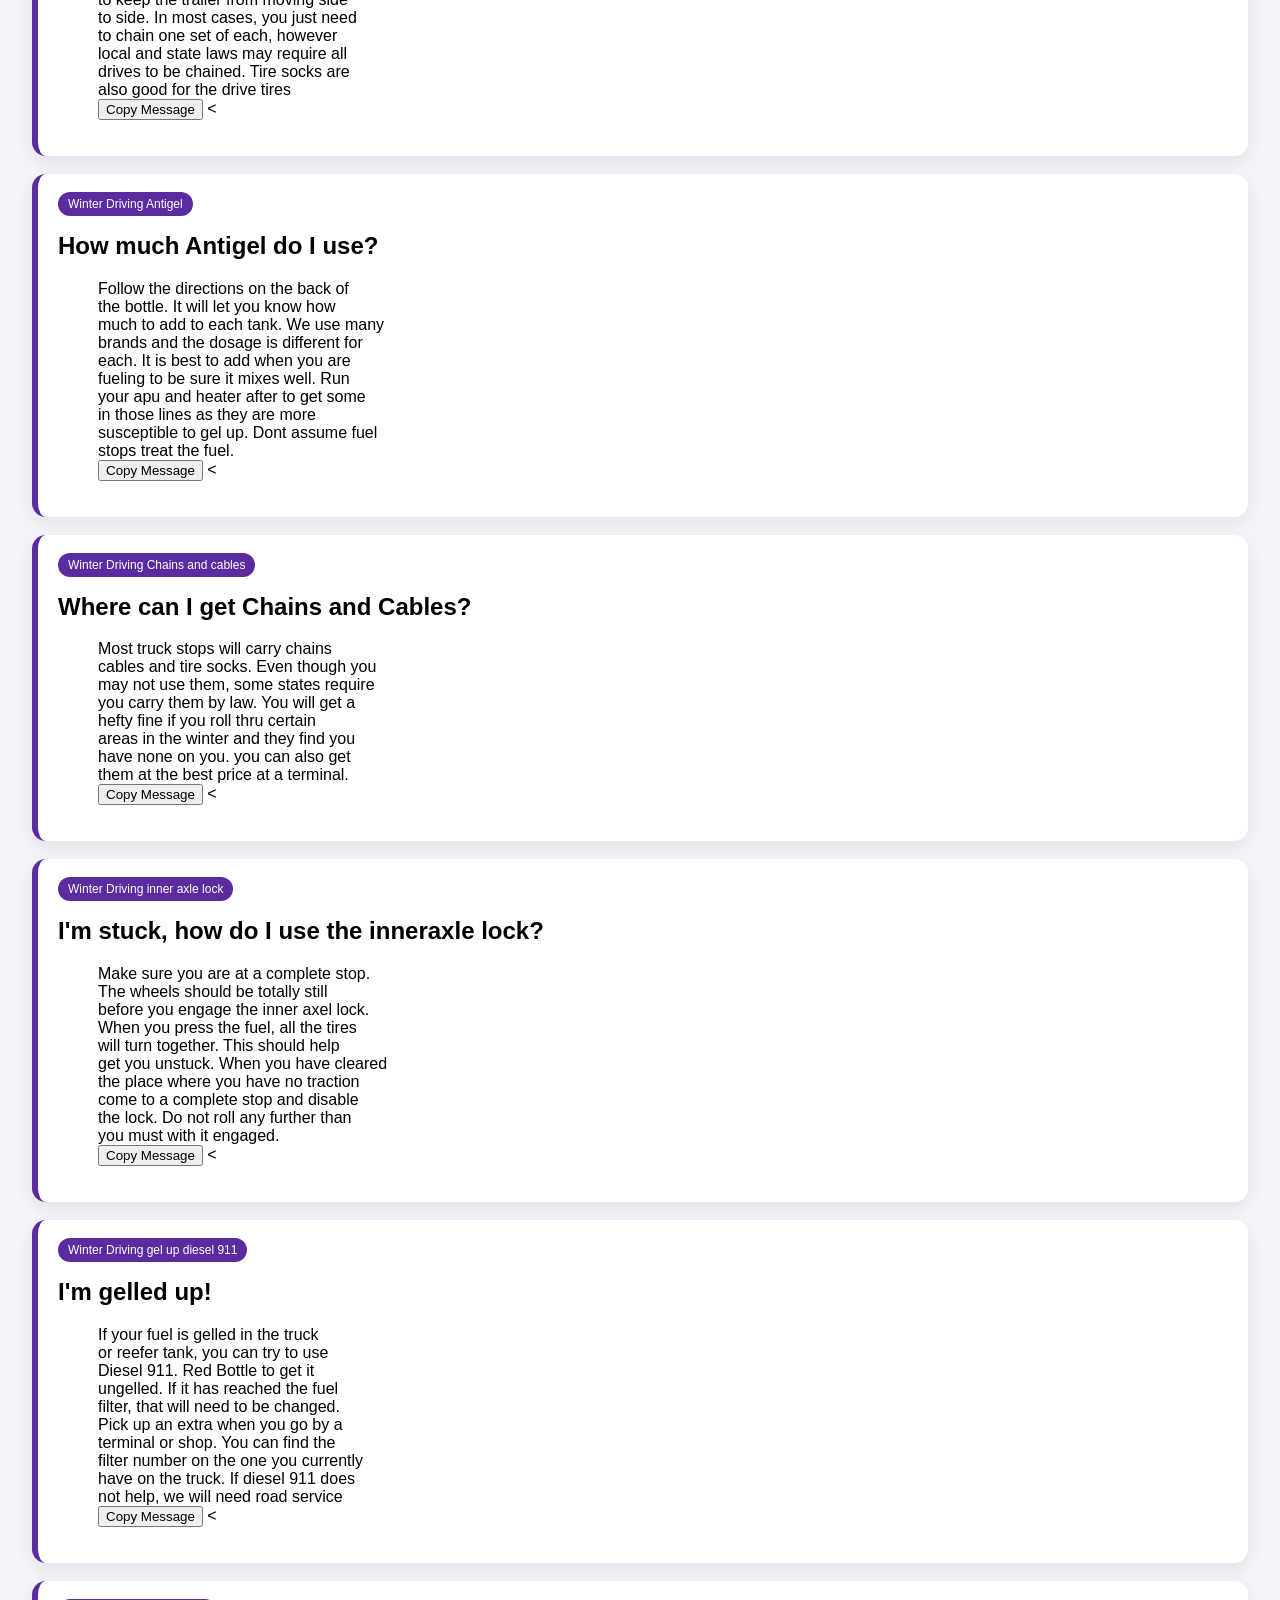
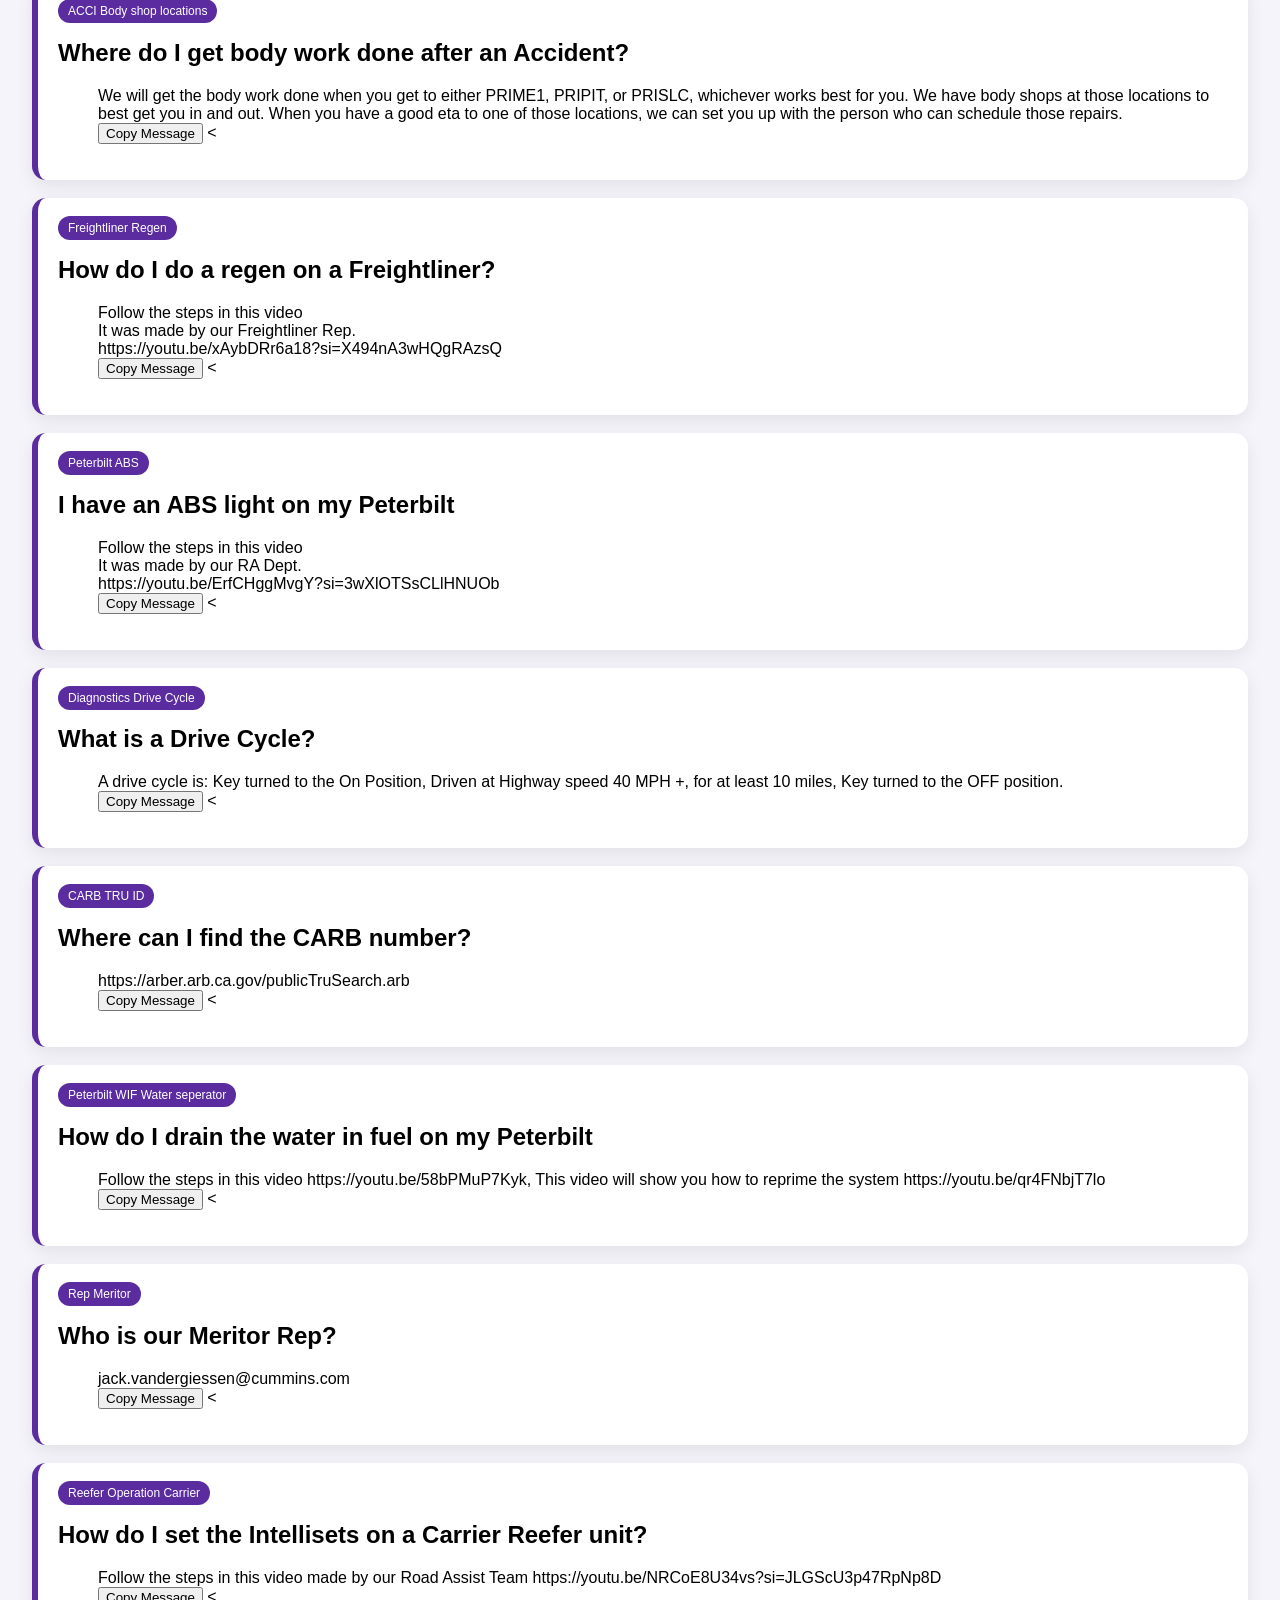
==== commit efe70763: "add Bug fix" ====
--- a/index.html
+++ b/index.html
@@ -20,7 +20,7 @@
 	<input type="search" id="searchBox" placeholder="Search Help Topics..." class="search-box"/>
 	<h1>Road Assist Help Guide</h1>
 	<section id="helpTopics" class="help-grid"></section>	
-</div>	
+
     <!-- JS -->
     <script src="app.js"></script>
 </body>
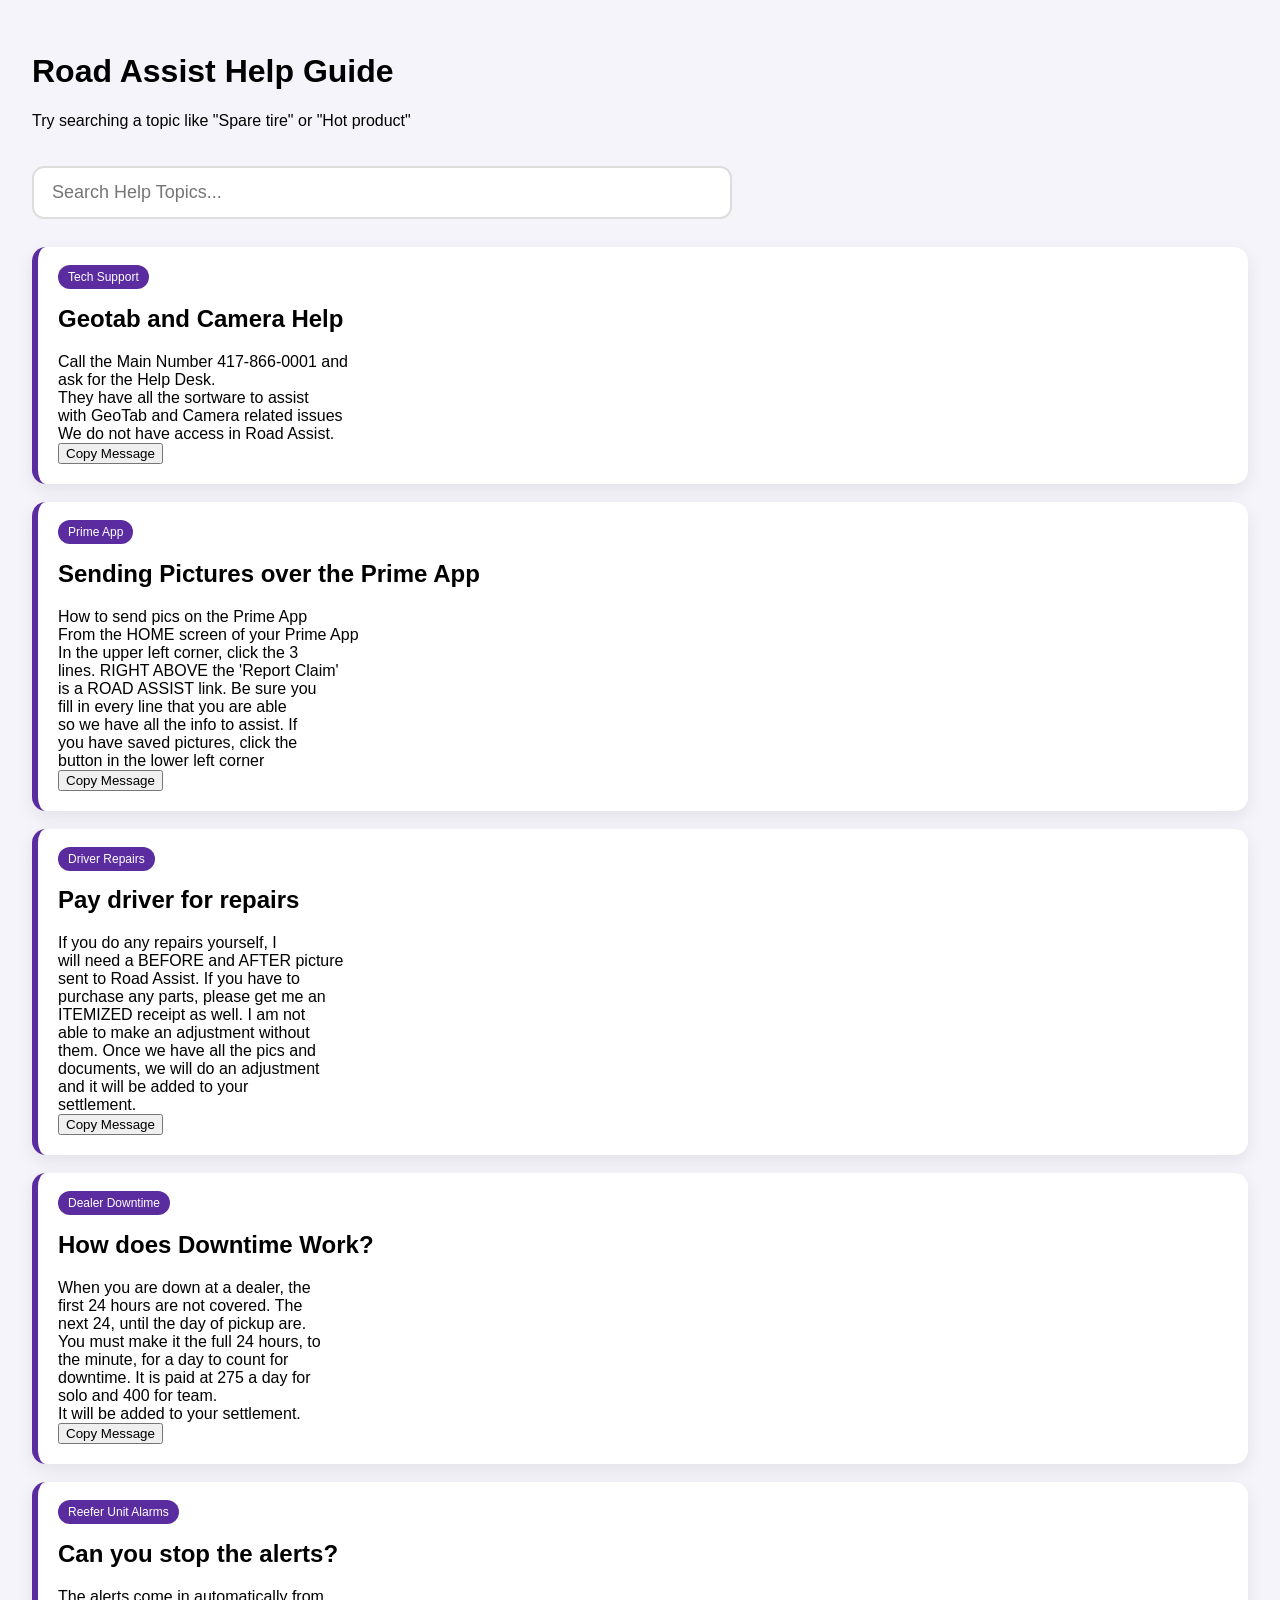
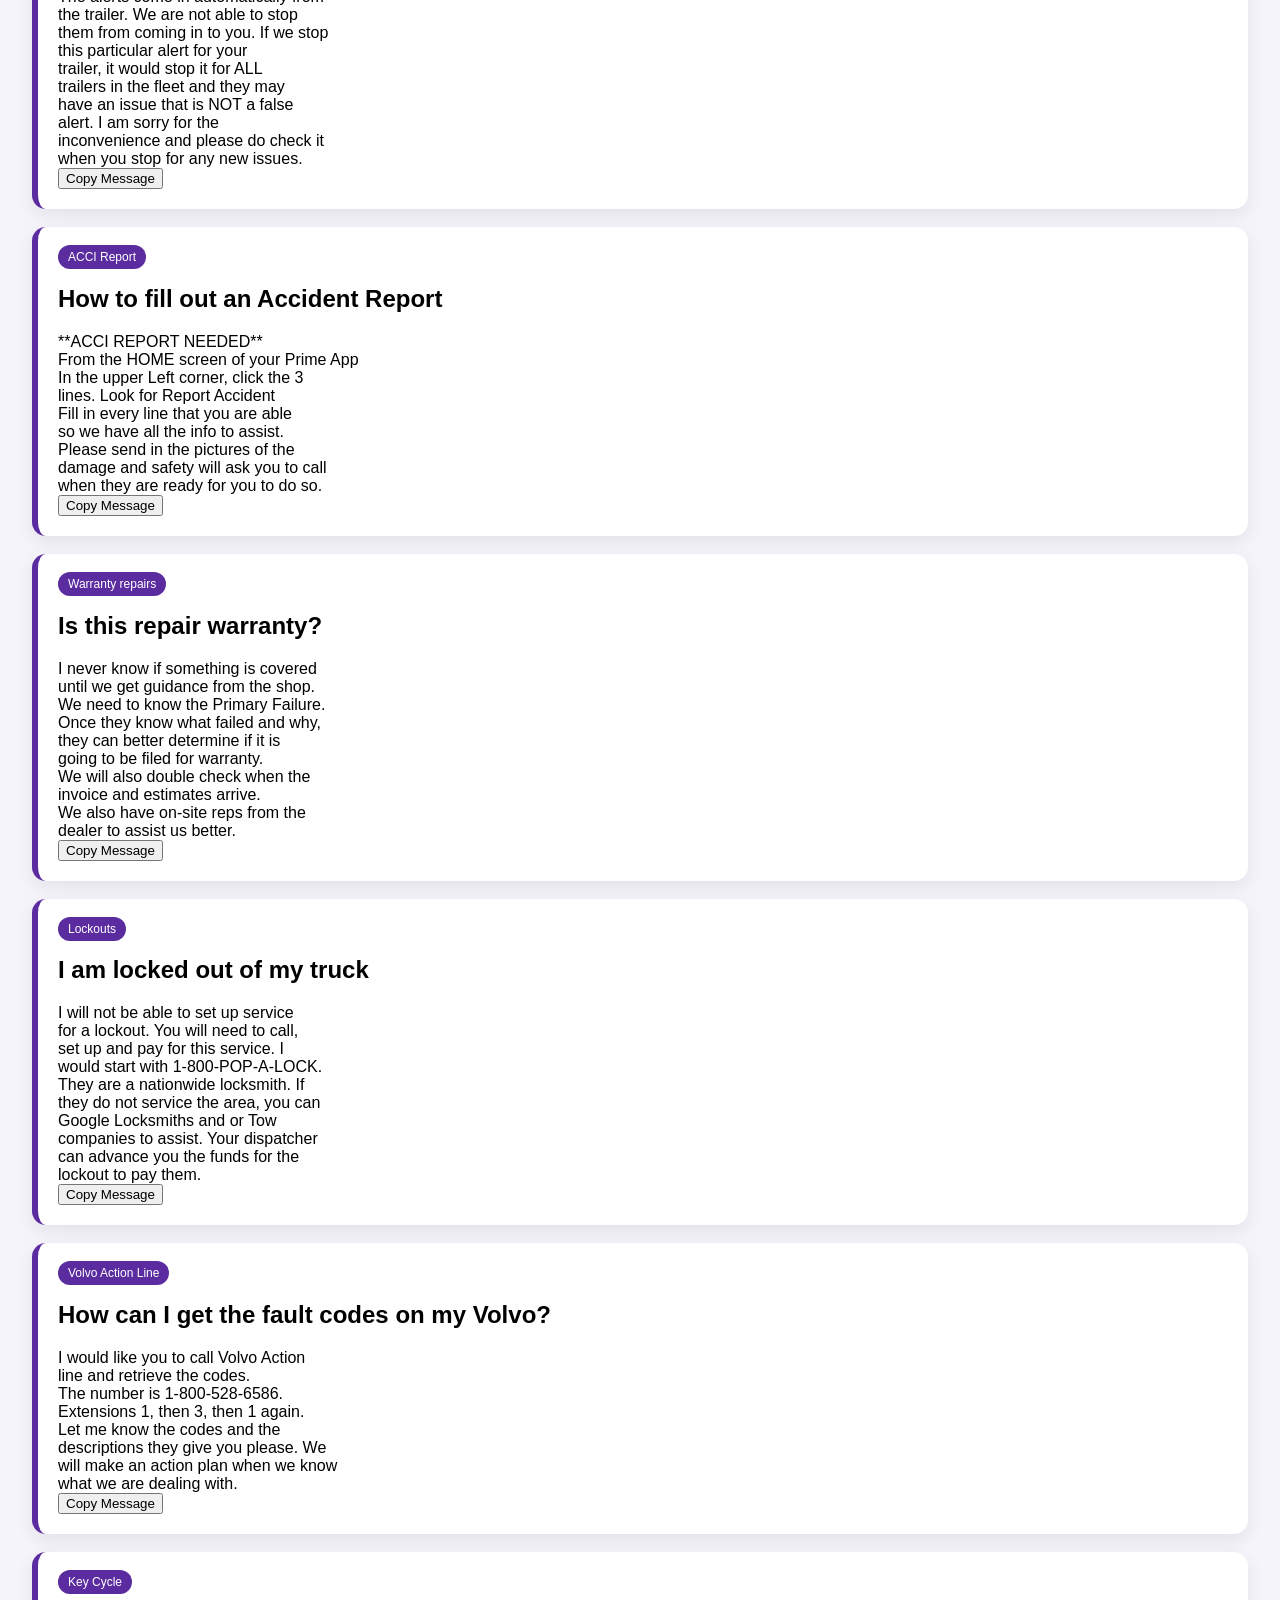
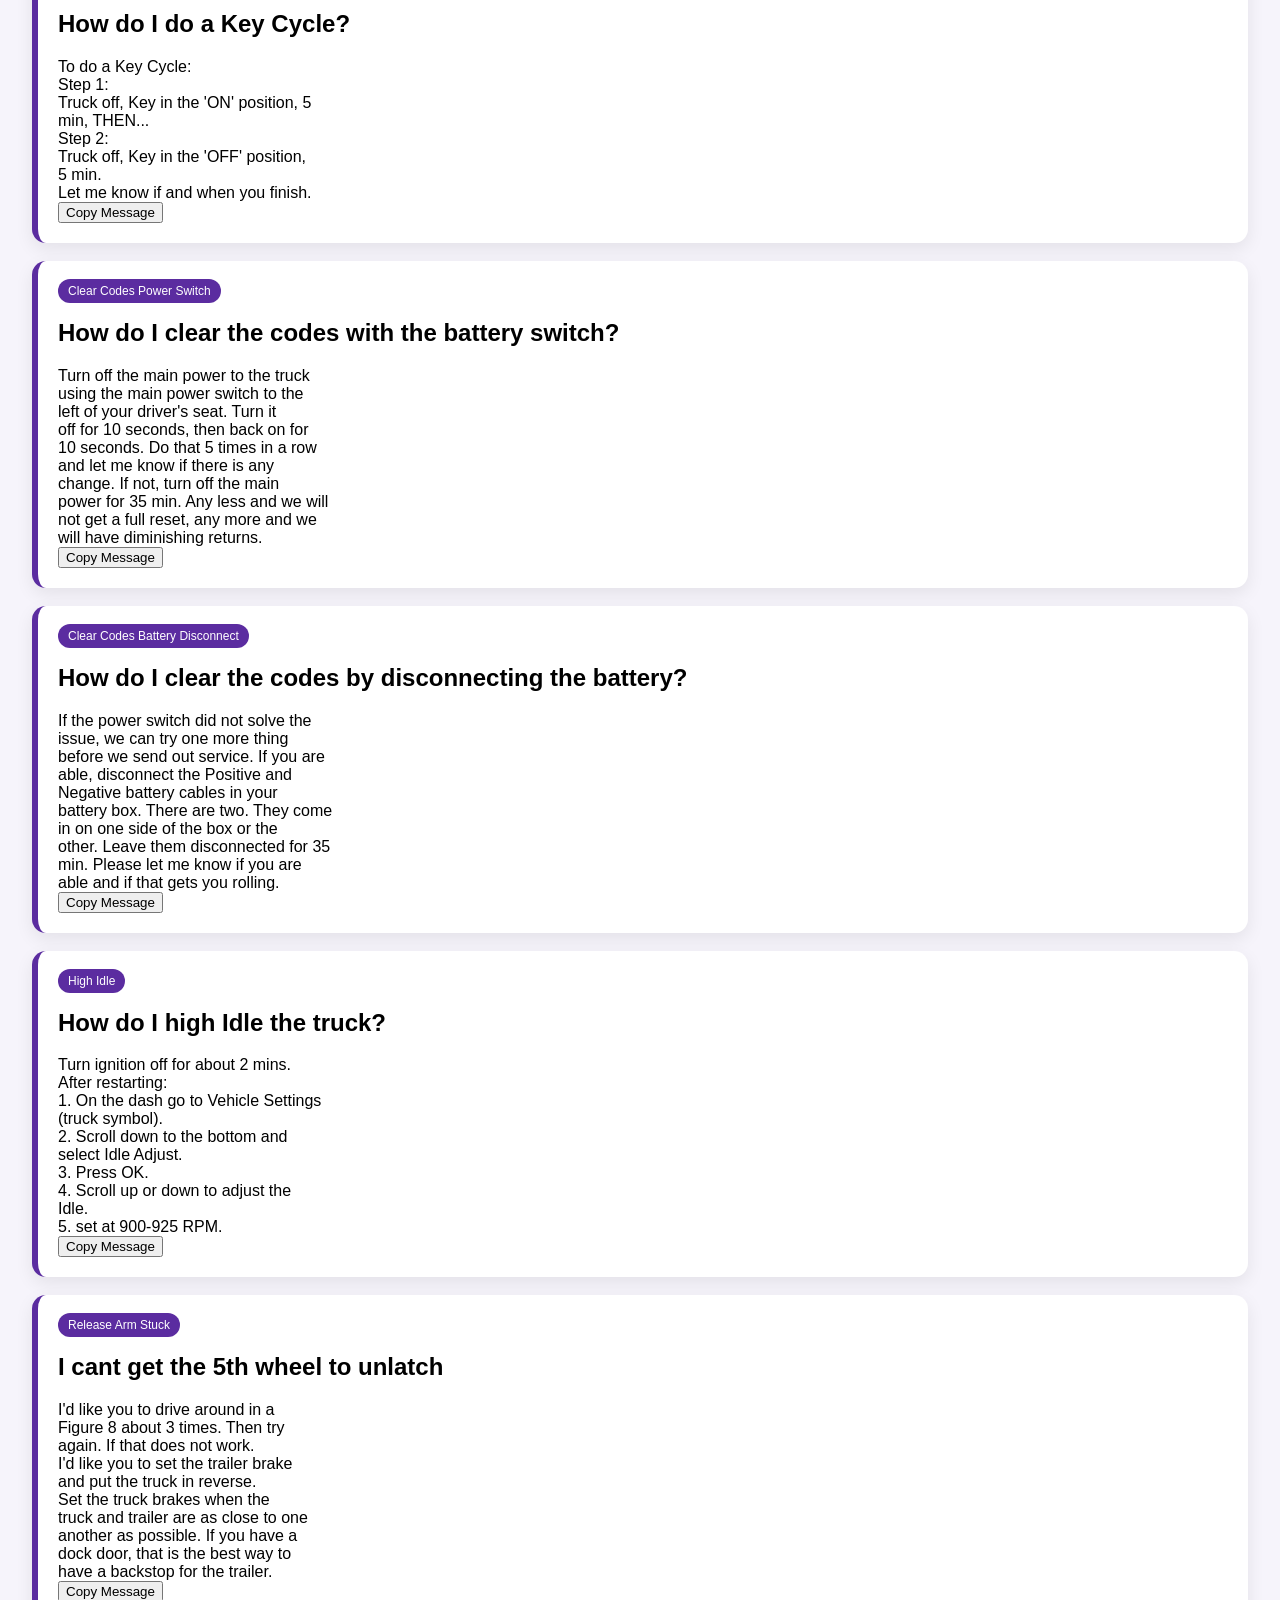
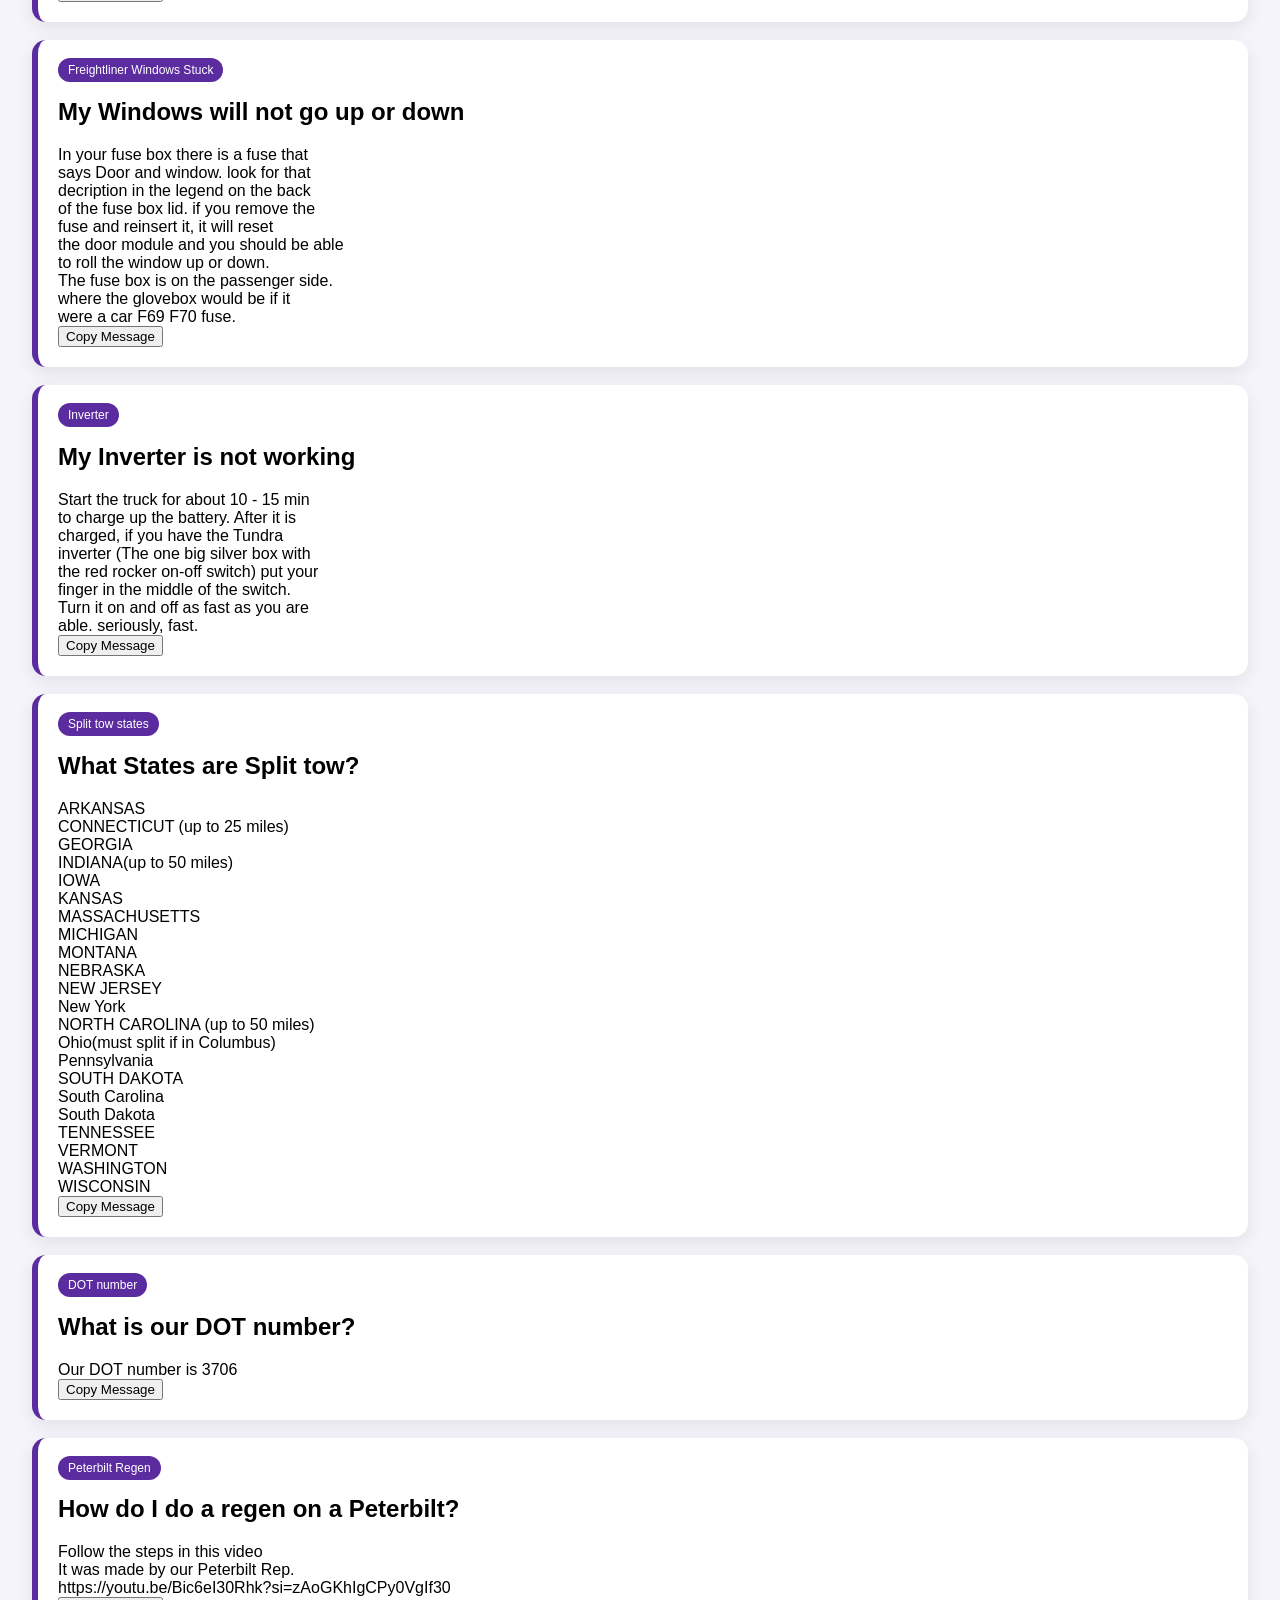
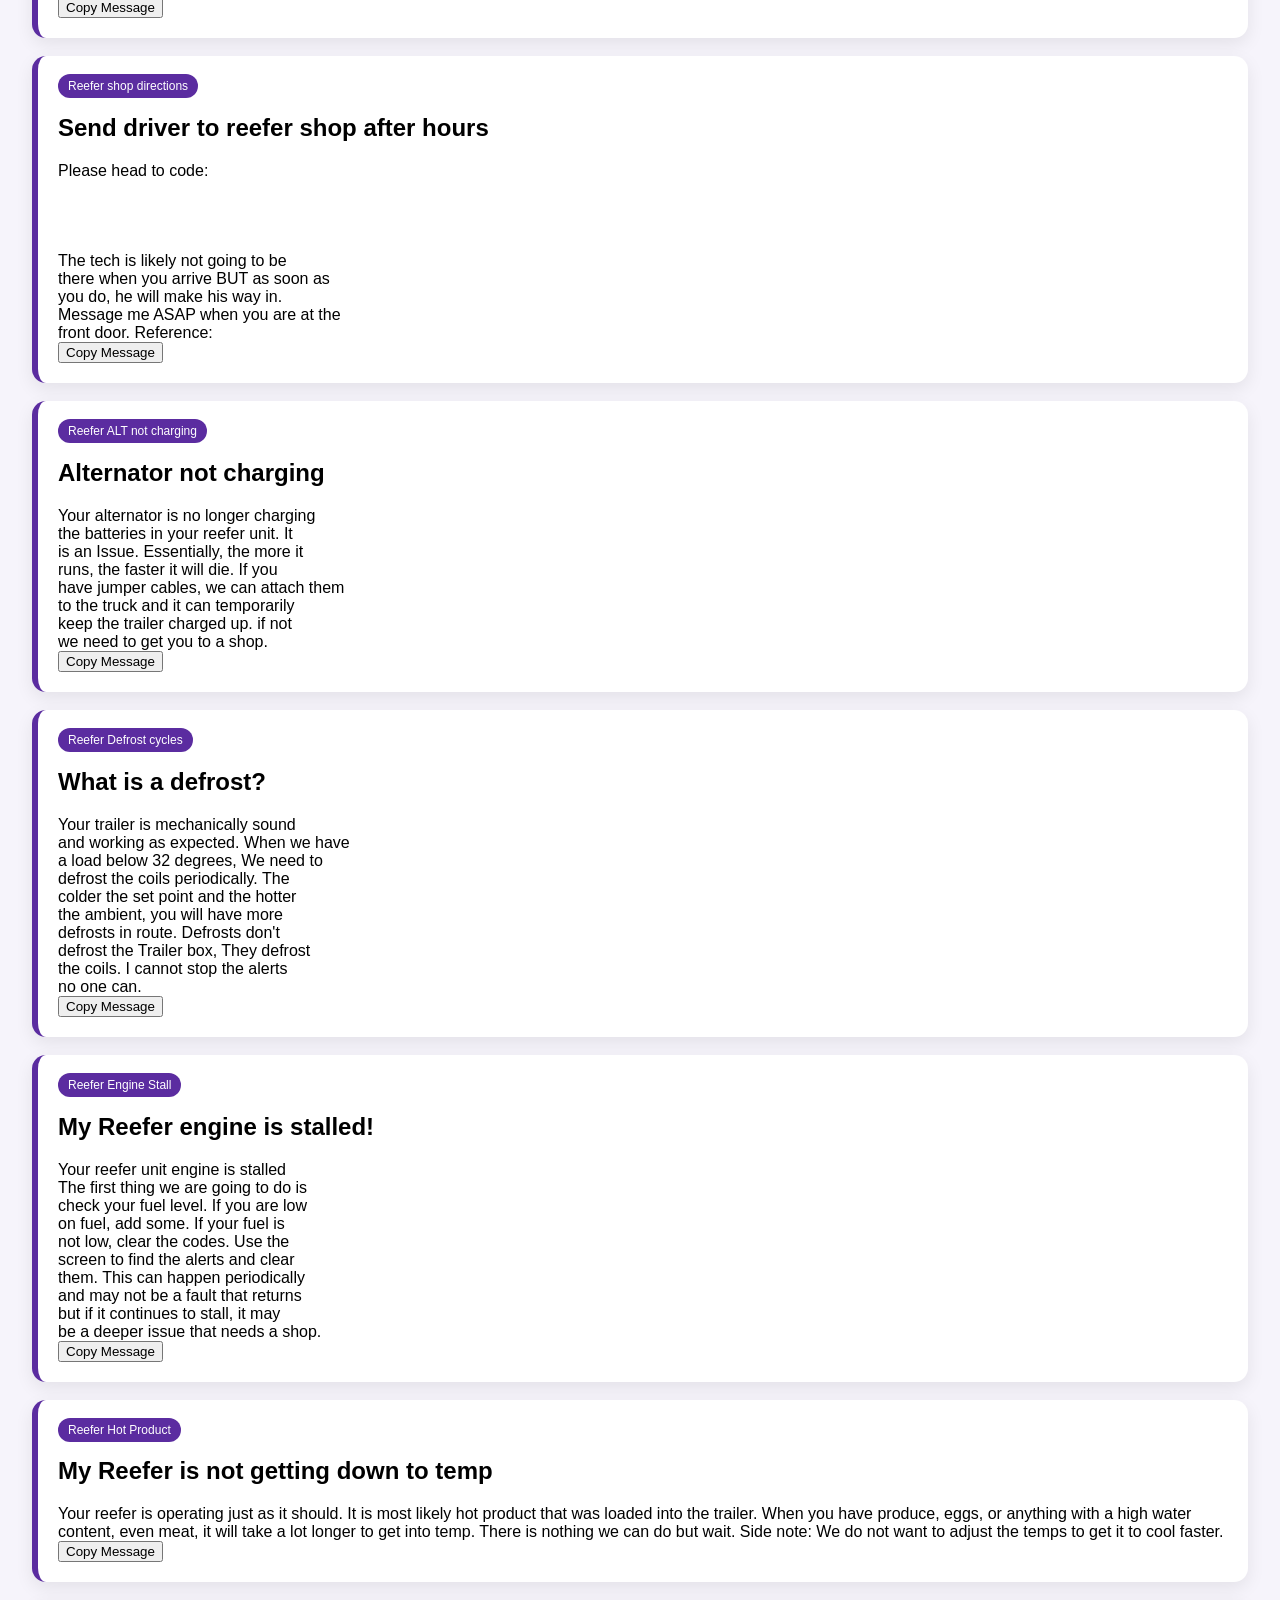
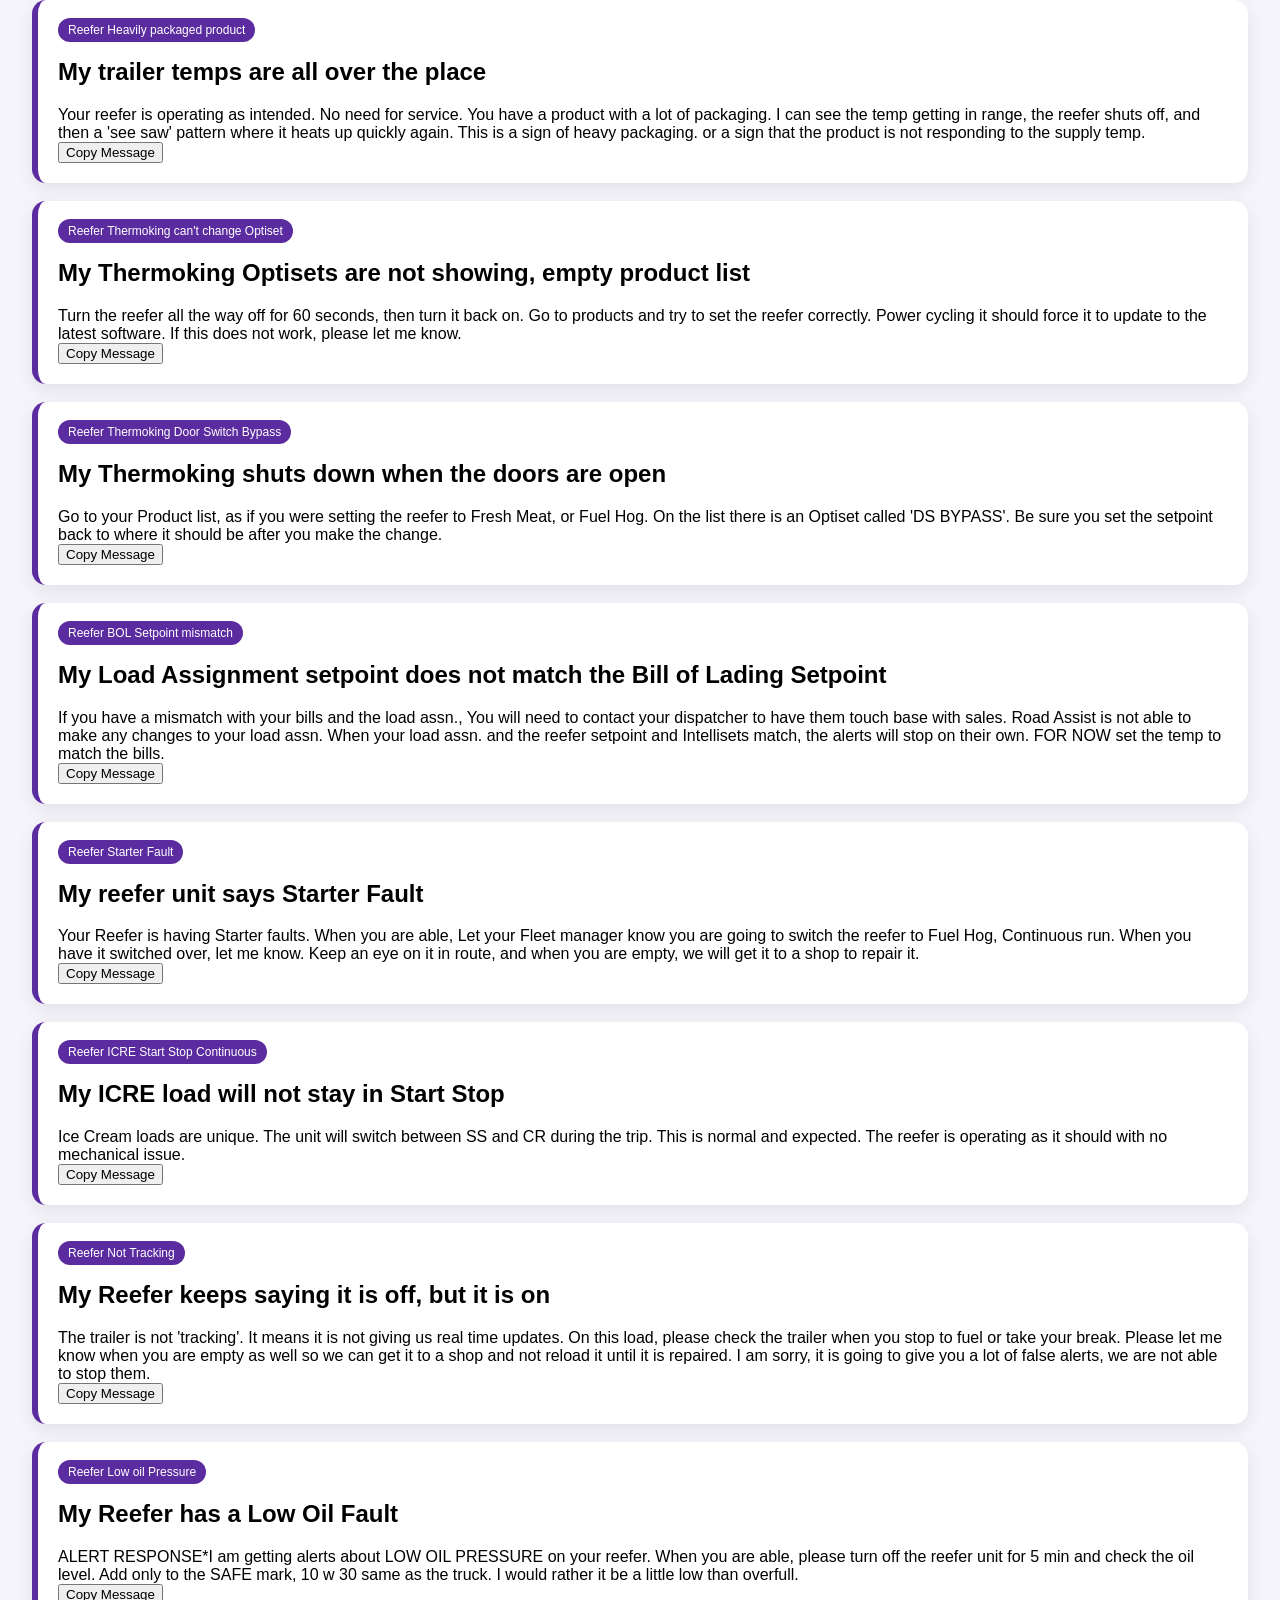
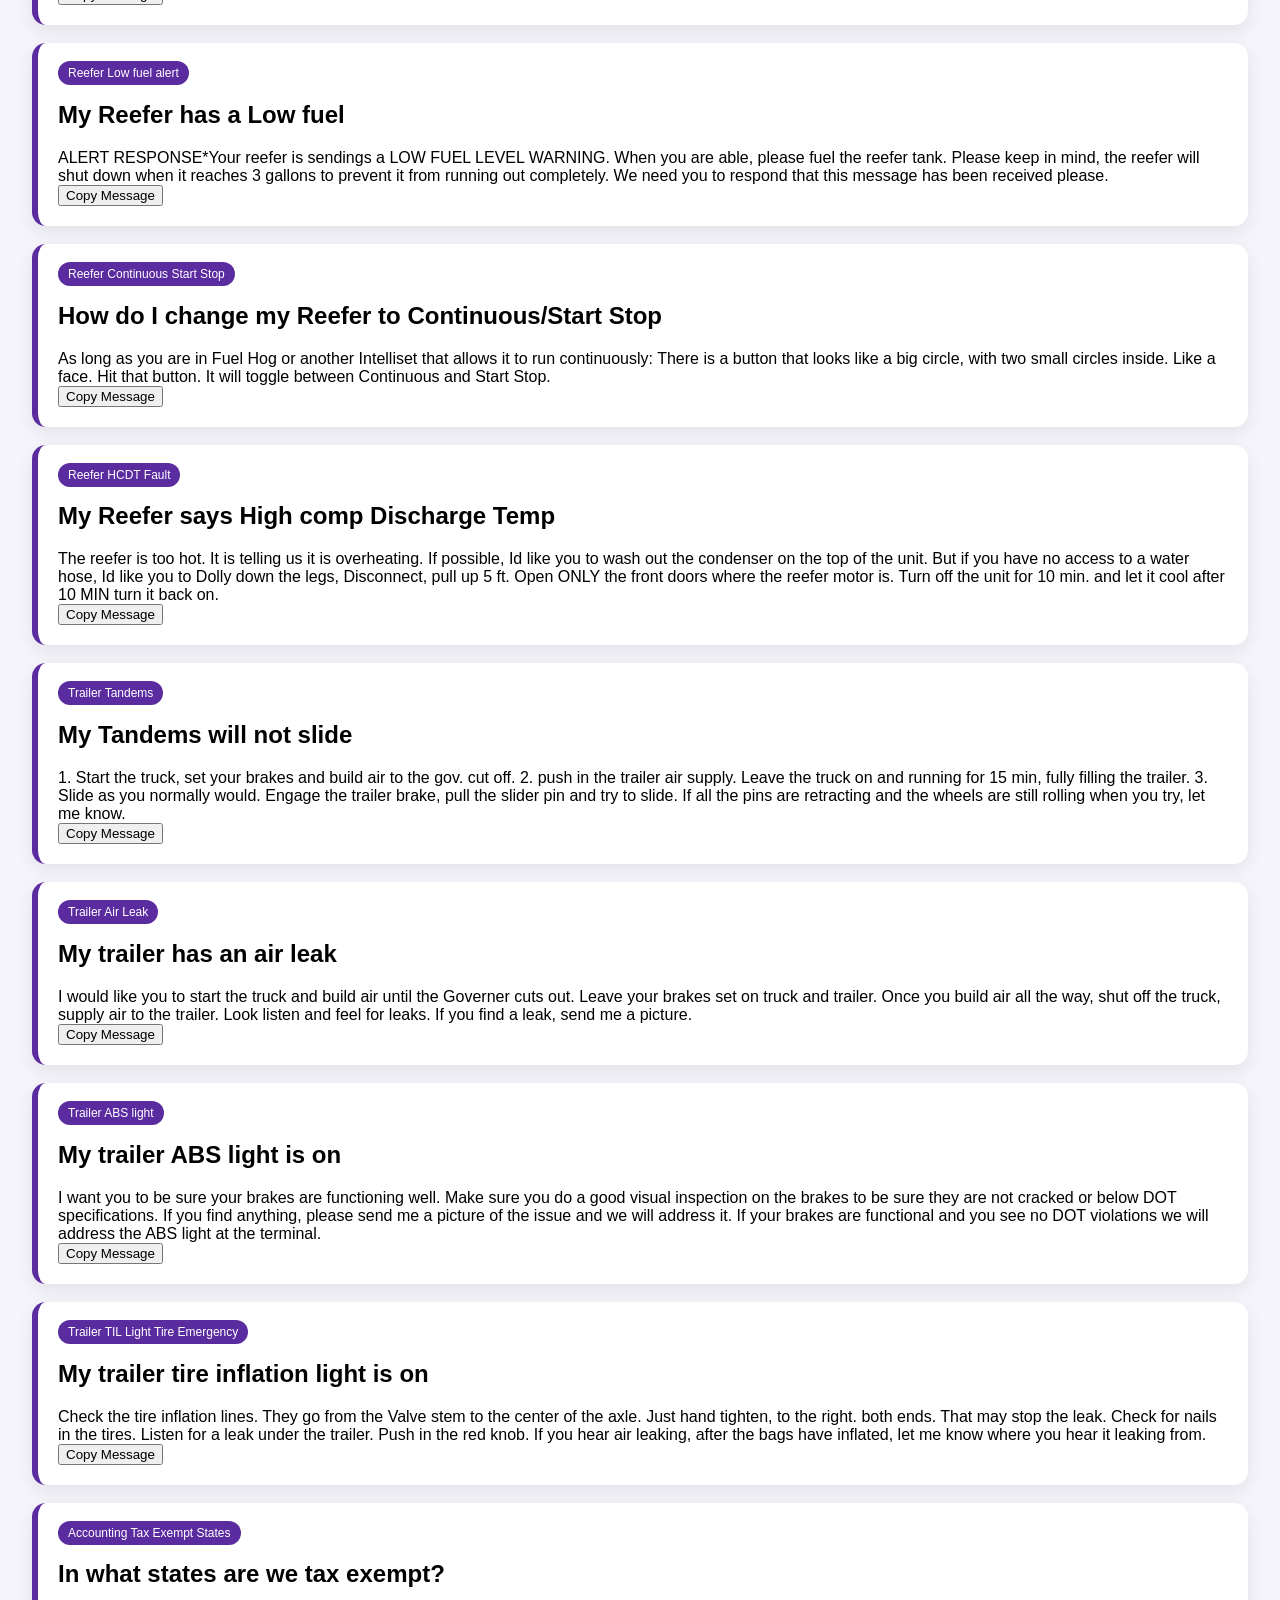
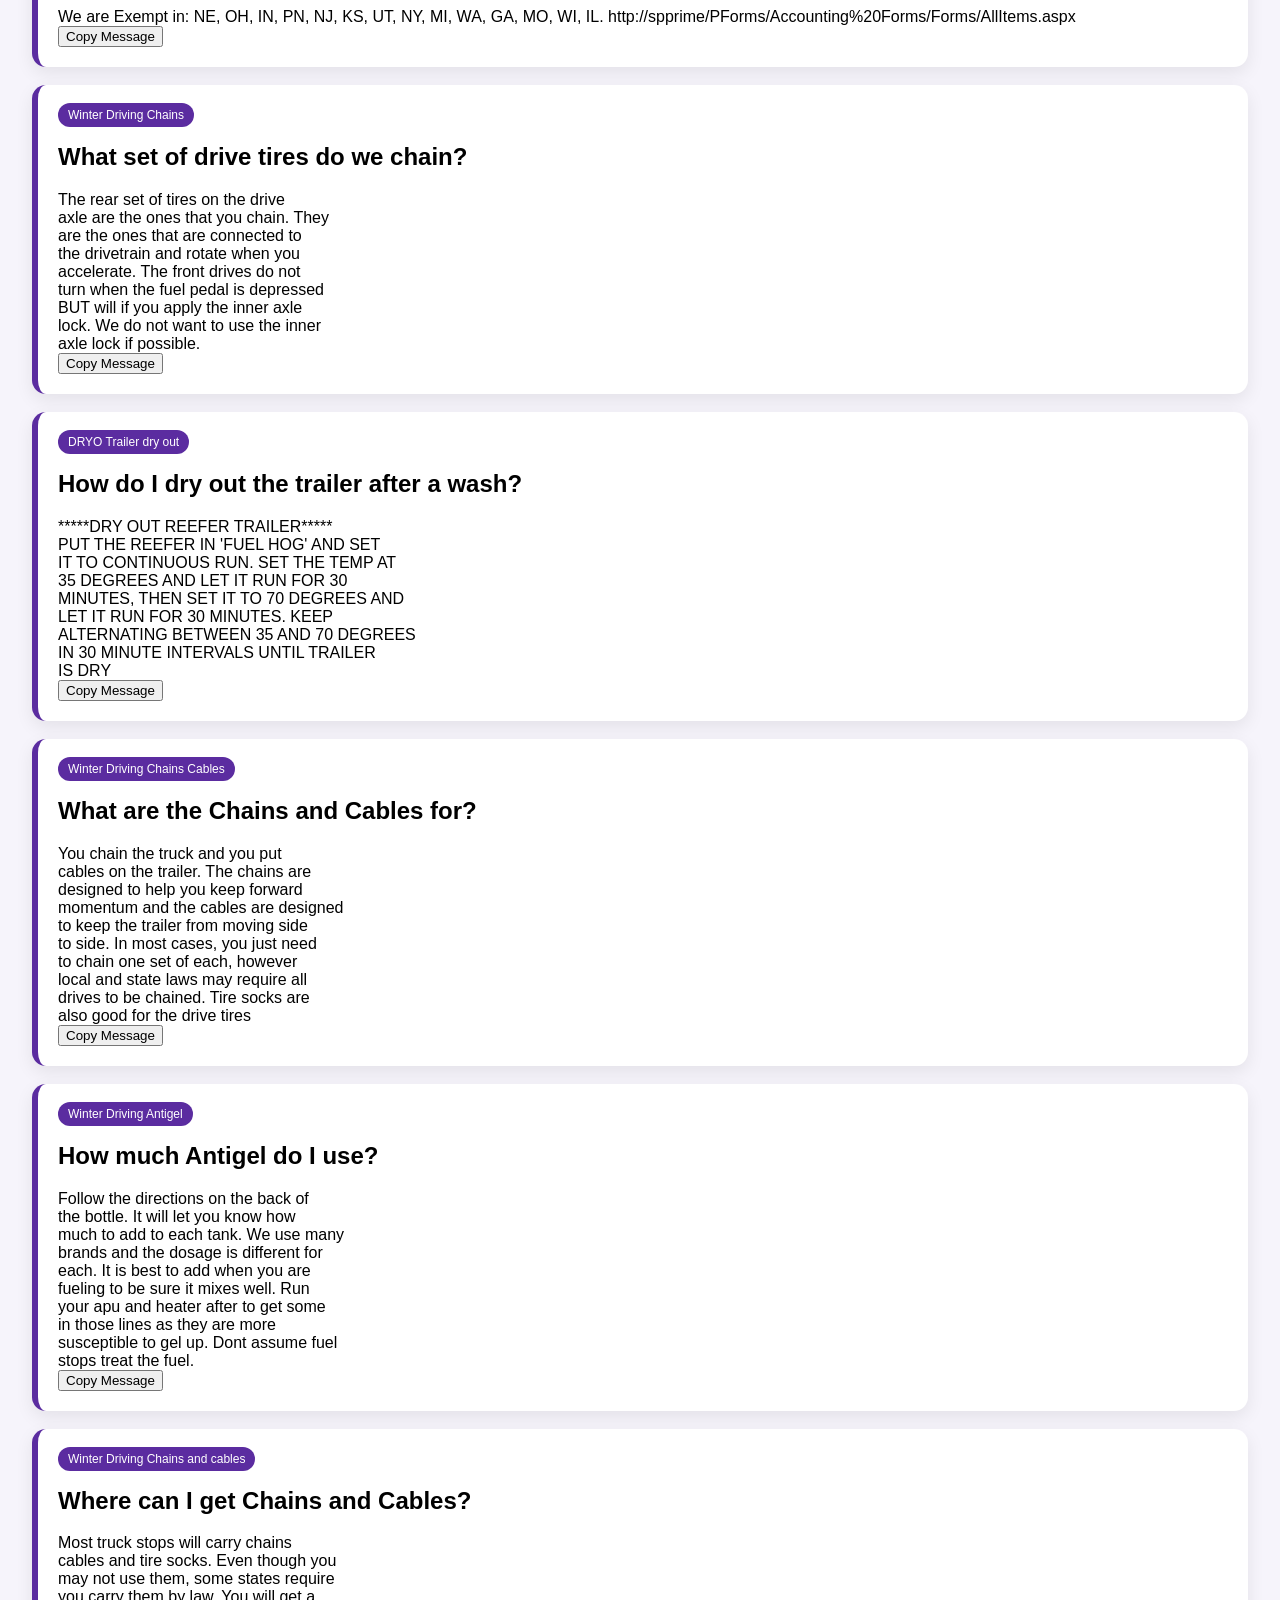
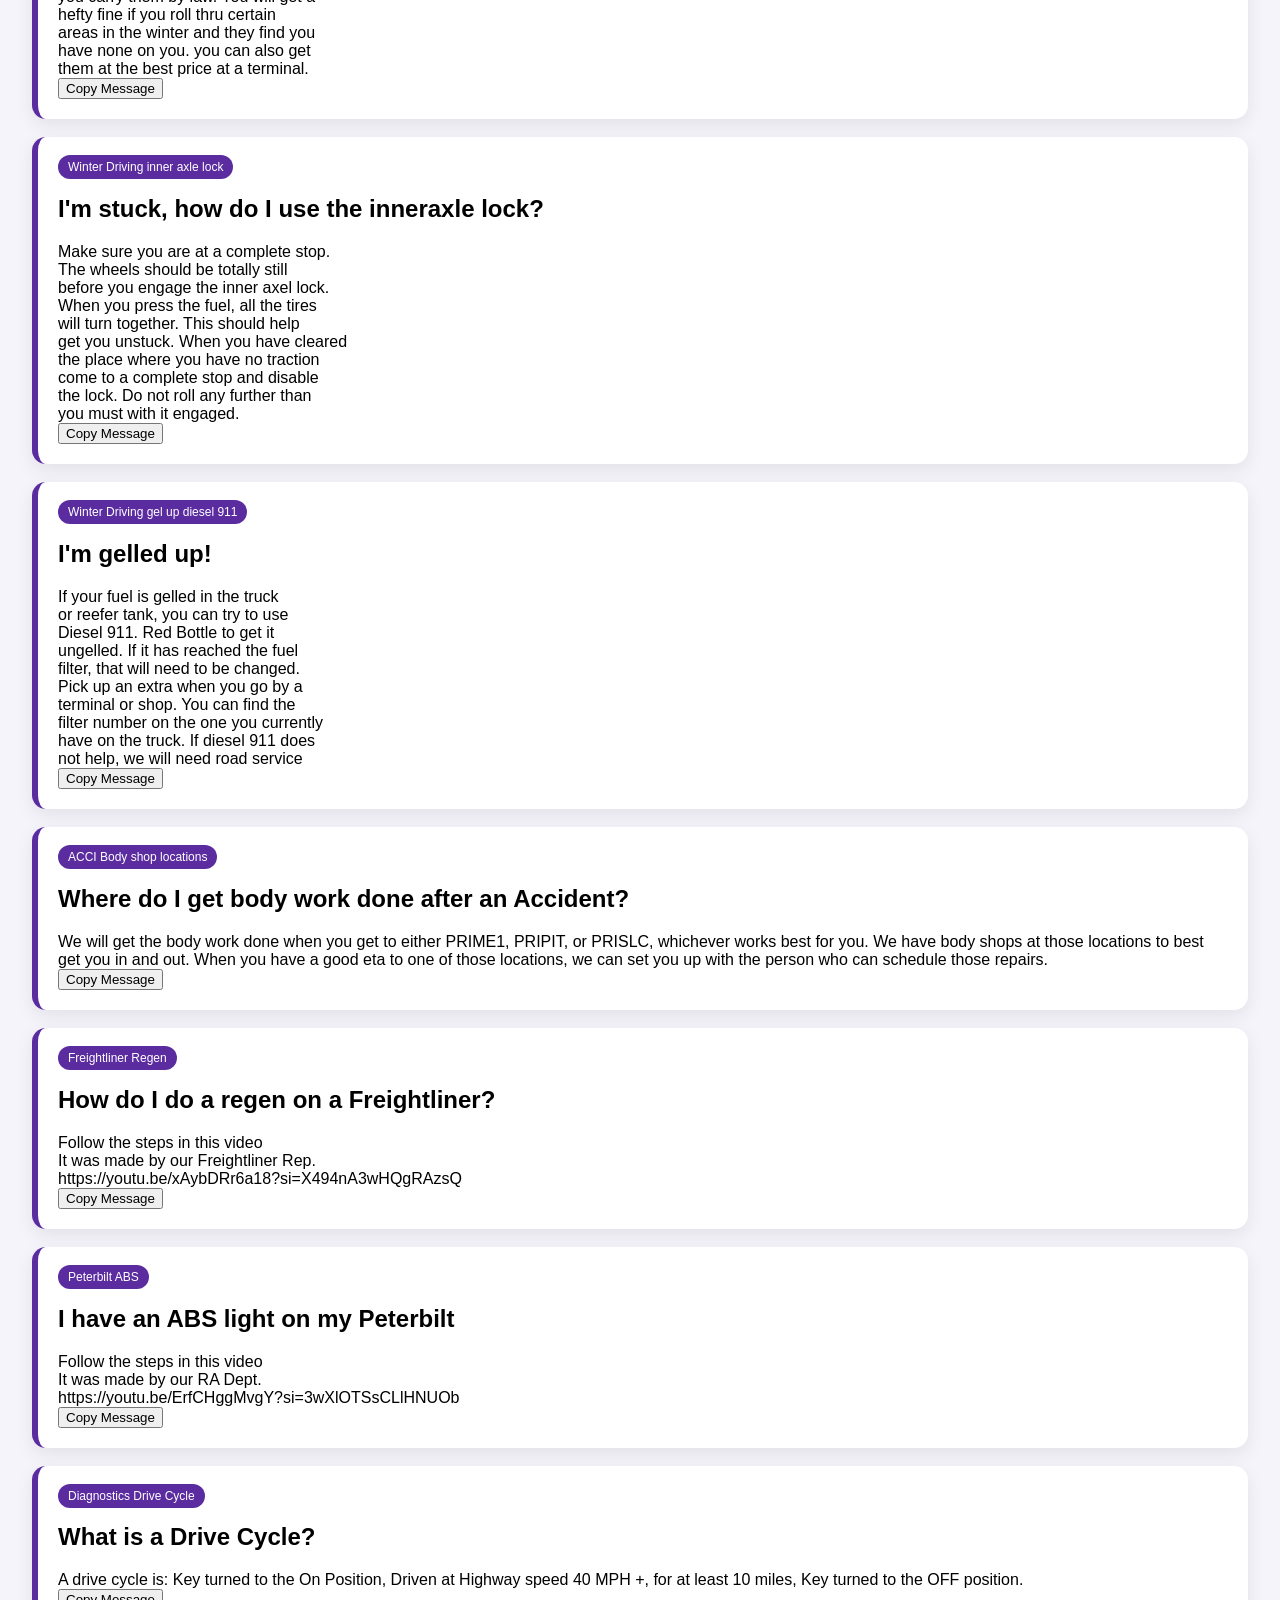
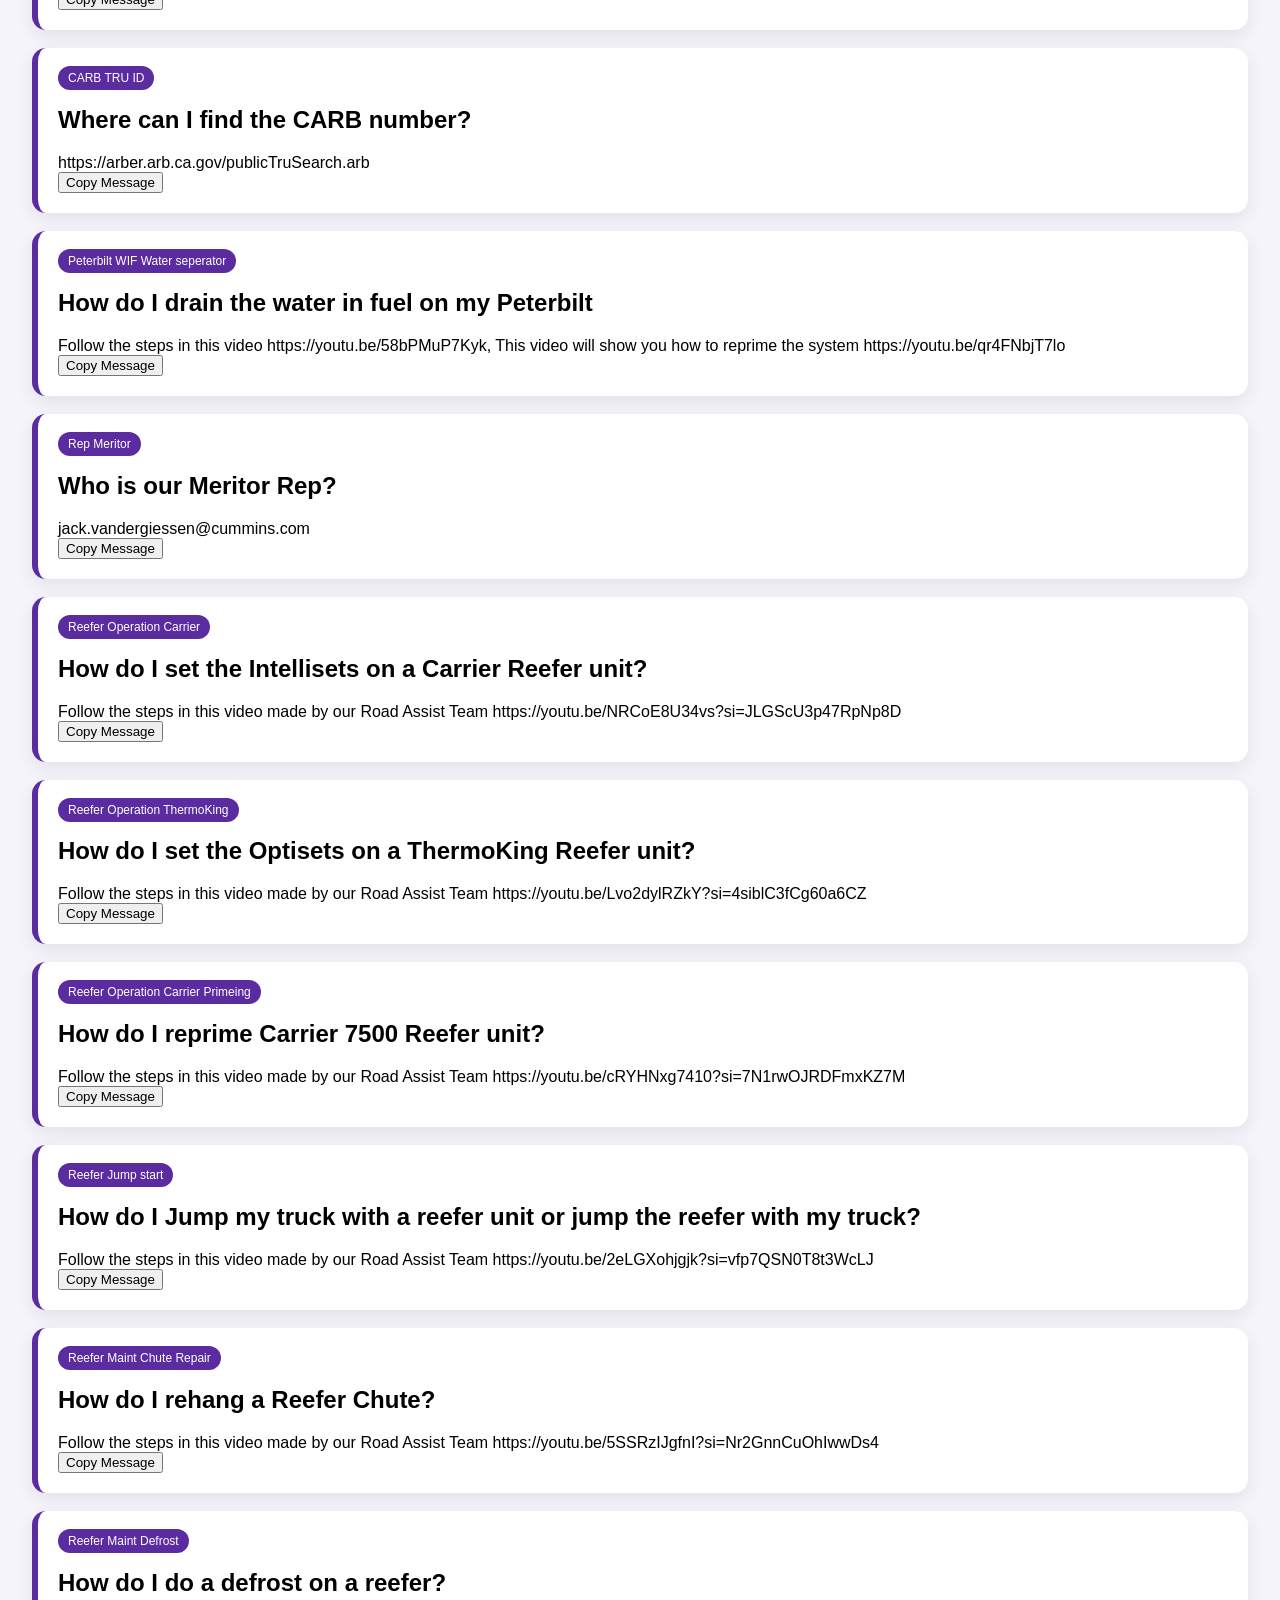
==== commit a5f84502: "add Bug fix" ====
--- a/index.html
+++ b/index.html
@@ -5,20 +5,21 @@
     <meta charset="UTF-8">
     <meta name="viewport" content="width=device-width, initial-scale=1.0">
     <title>Road Assist</title>
+	<!-- Clairity page analytics -->
 	<script type="text/javascript">
-	<!-- Clairity page analytics -->
     (function(c,l,a,r,i,t,y){
         c[a]=c[a]||function(){(c[a].q=c[a].q||[]).push(arguments)};
         t=l.createElement(r);t.async=1;t.src="https://www.clarity.ms/tag/"+i;
         y=l.getElementsByTagName(r)[0];y.parentNode.insertBefore(t,y);
     })(window, document, "clarity", "script", "x59q5l7mav");
-</script>
+	</script>
     <!-- CSS -->
     <link rel="stylesheet" href="styles.css">
 </head>
 <body>
+	<h1>Road Assist Help Guide</h1>
+	<p>Try searching a topic like "Spare tire" or "Hot product"</p>
 	<input type="search" id="searchBox" placeholder="Search Help Topics..." class="search-box"/>
-	<h1>Road Assist Help Guide</h1>
 	<section id="helpTopics" class="help-grid"></section>	
 
     <!-- JS -->
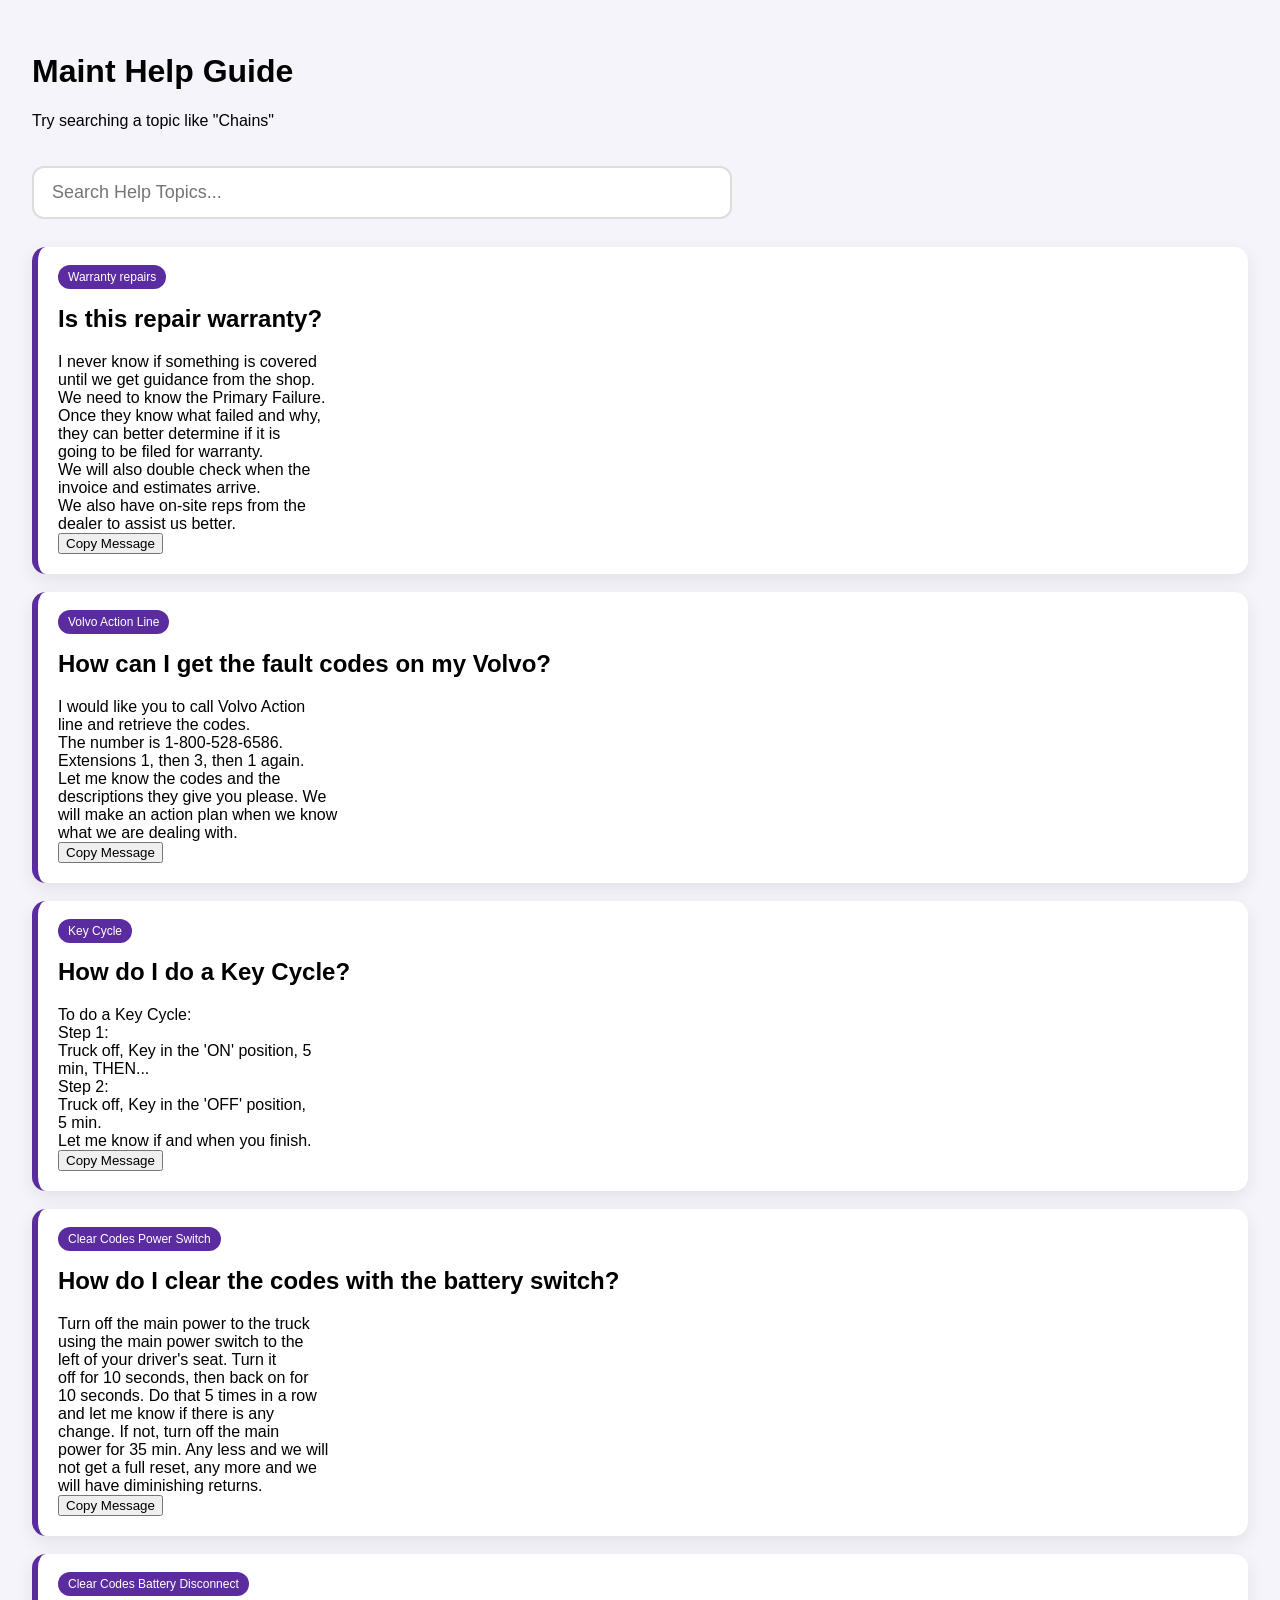
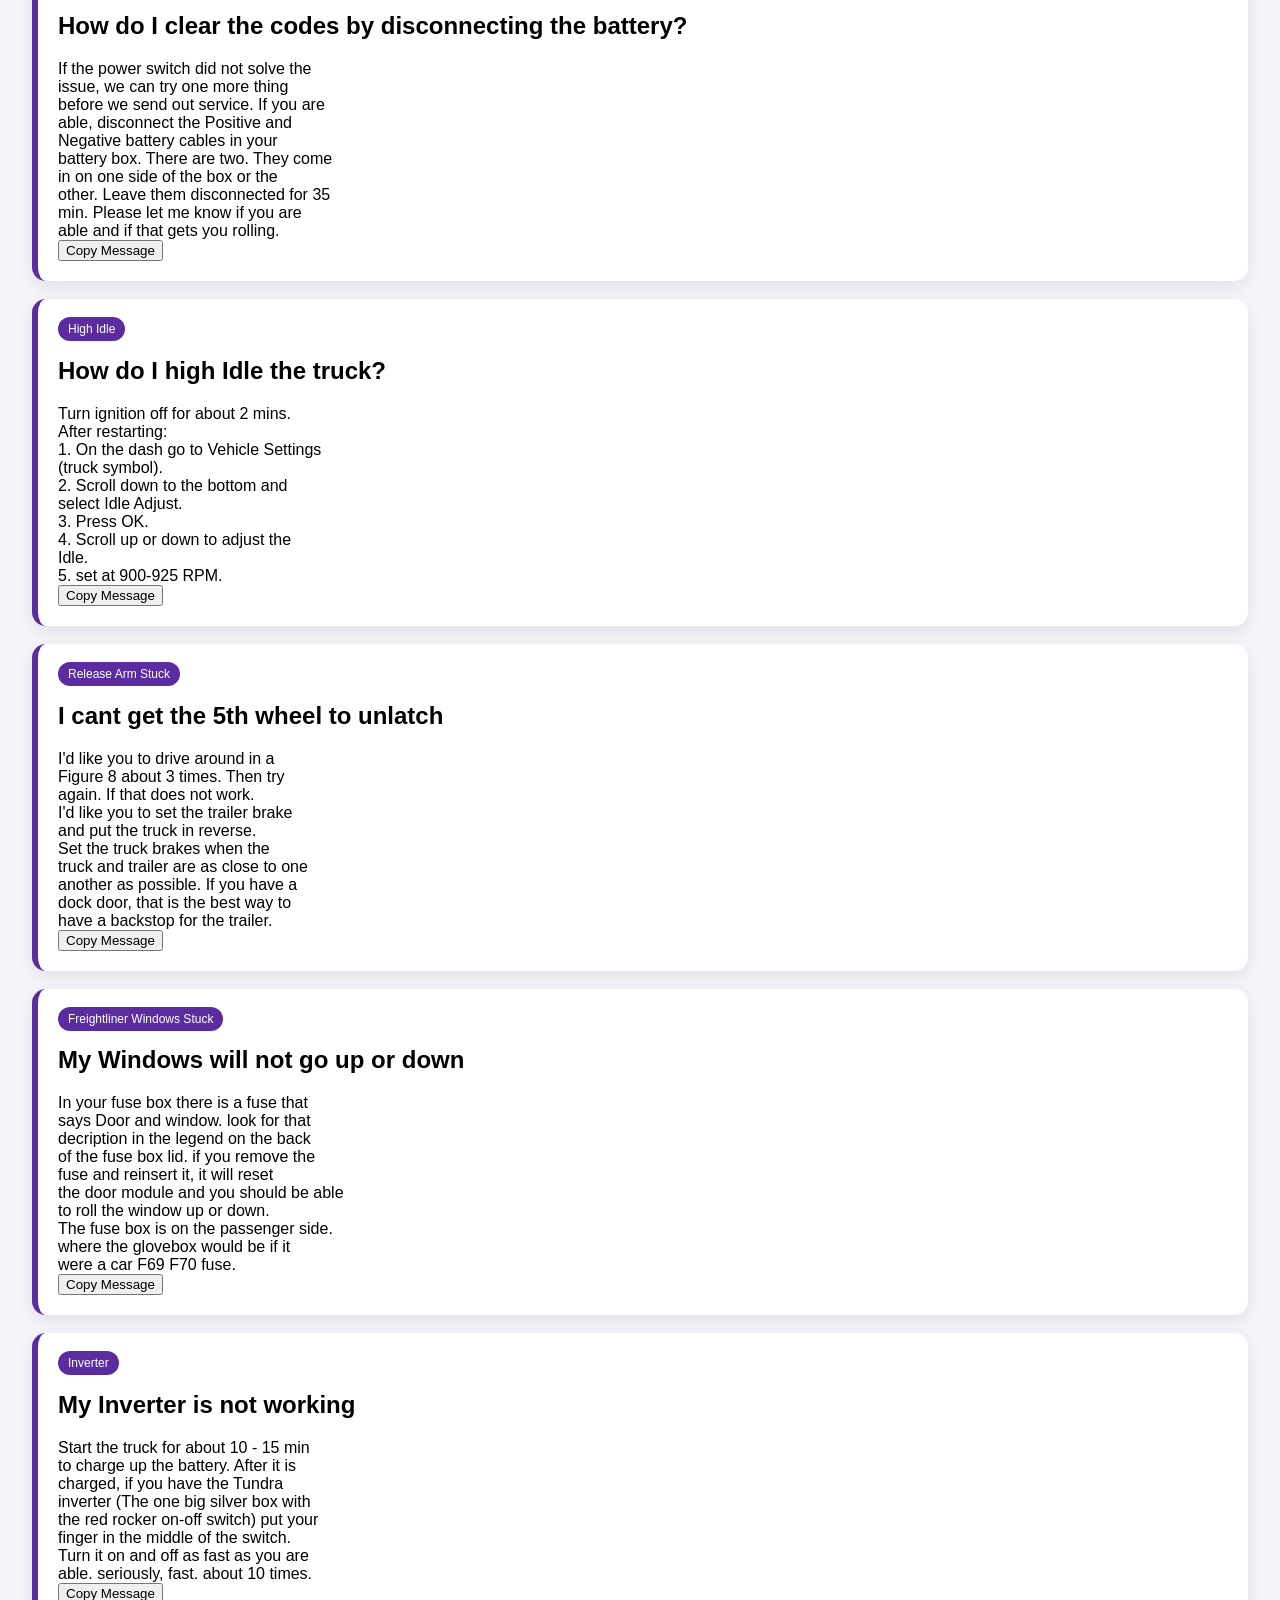
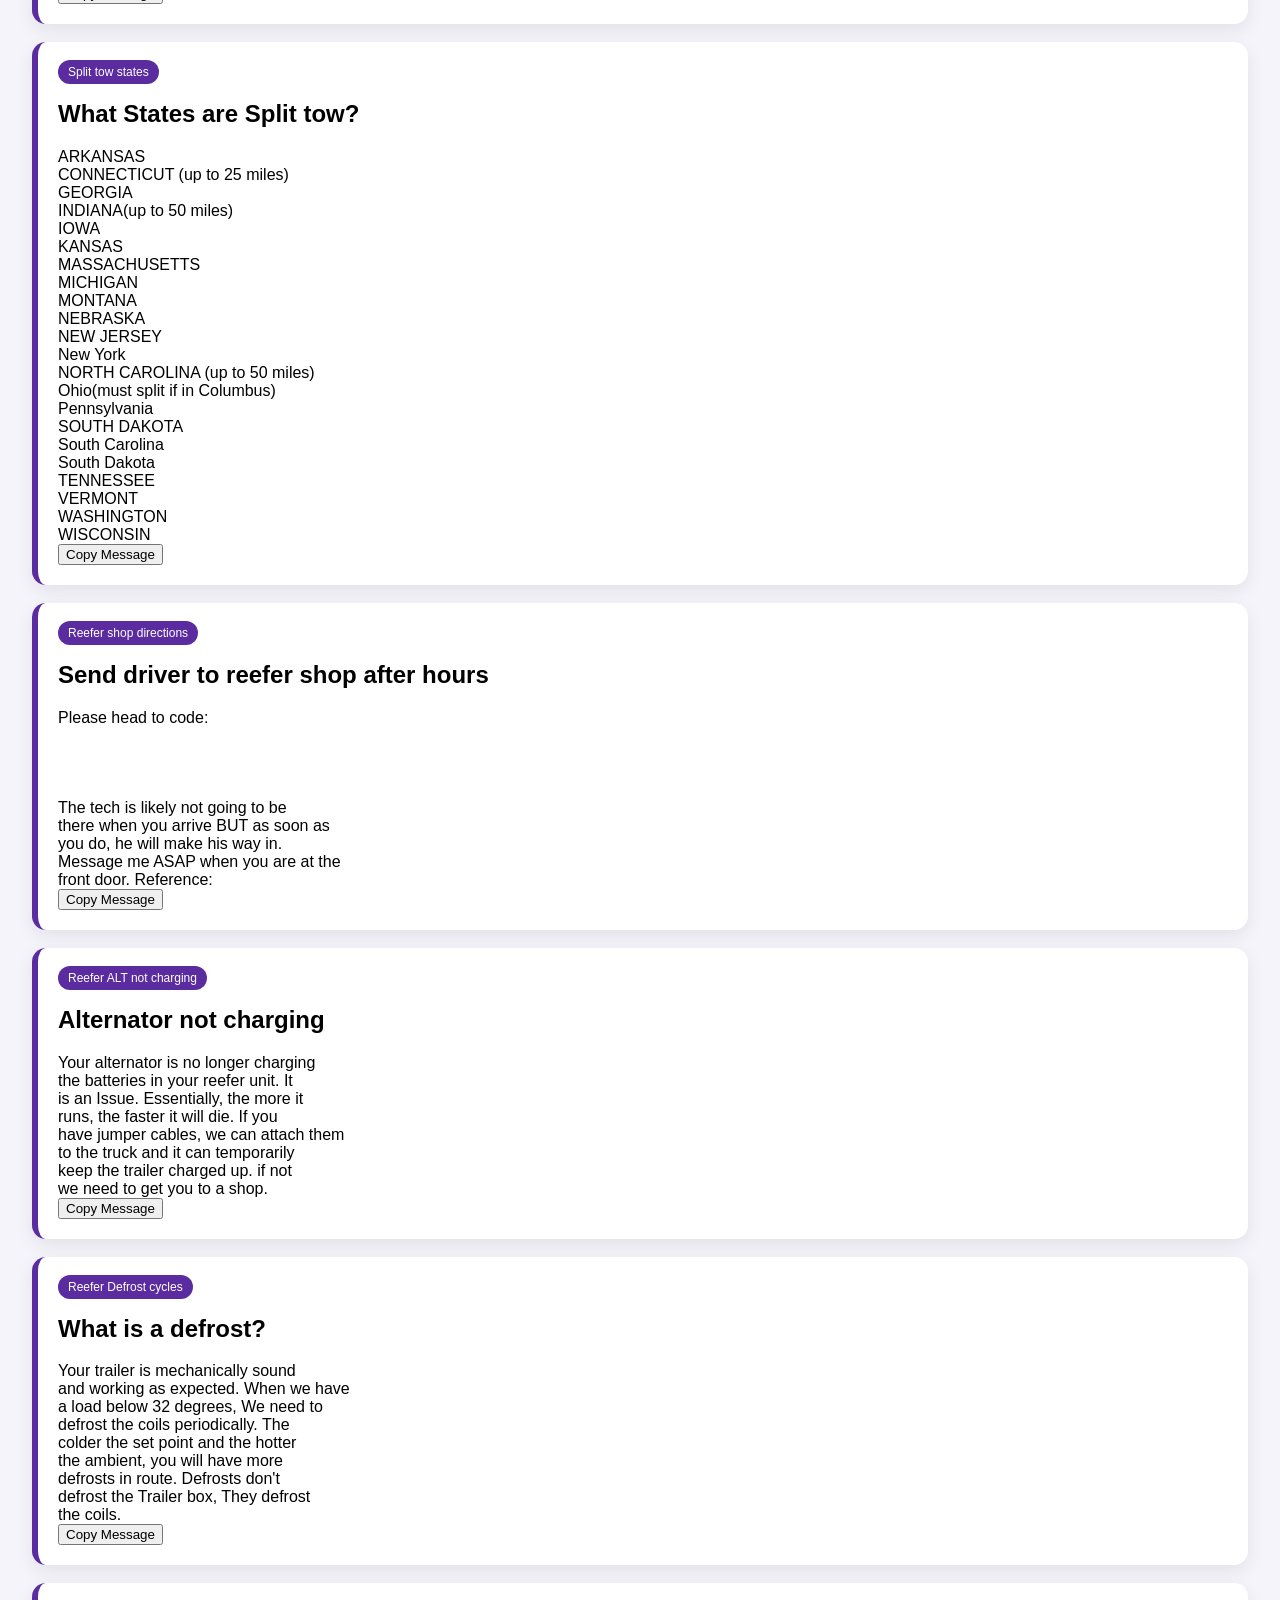
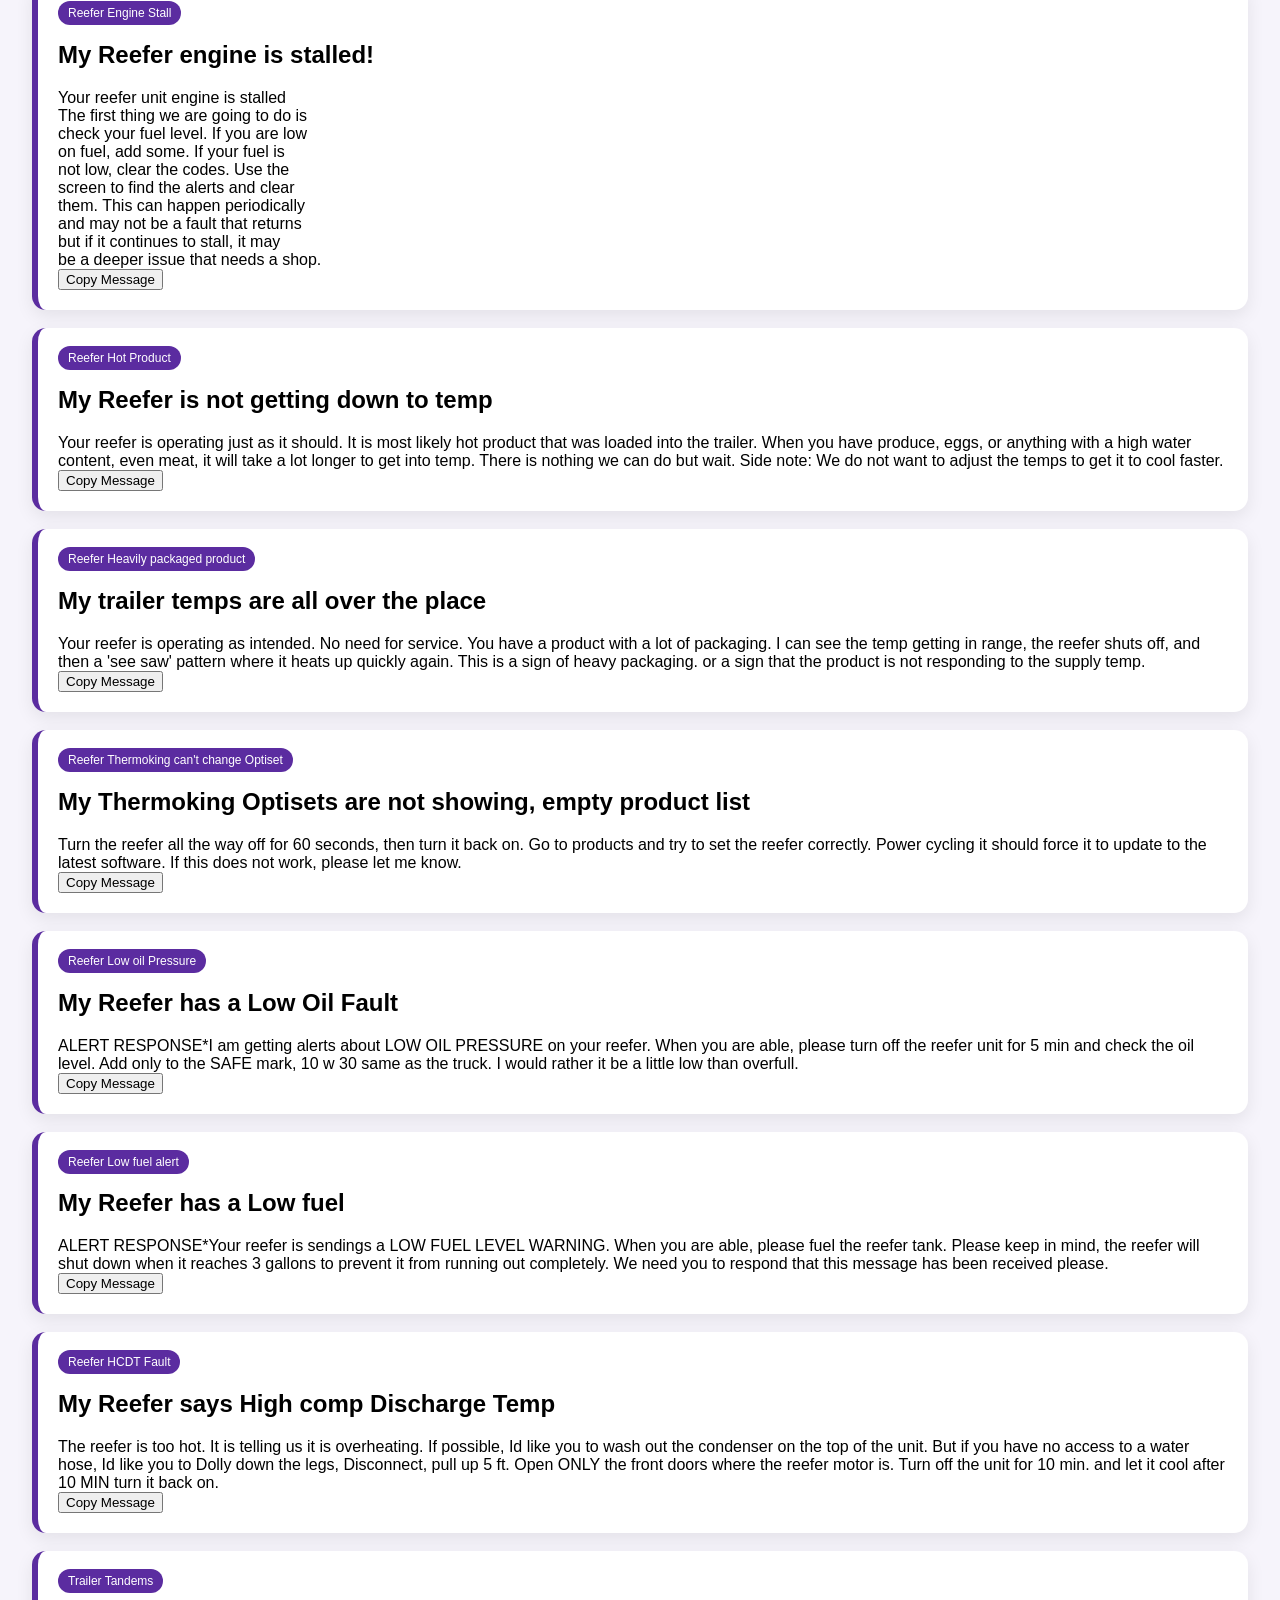
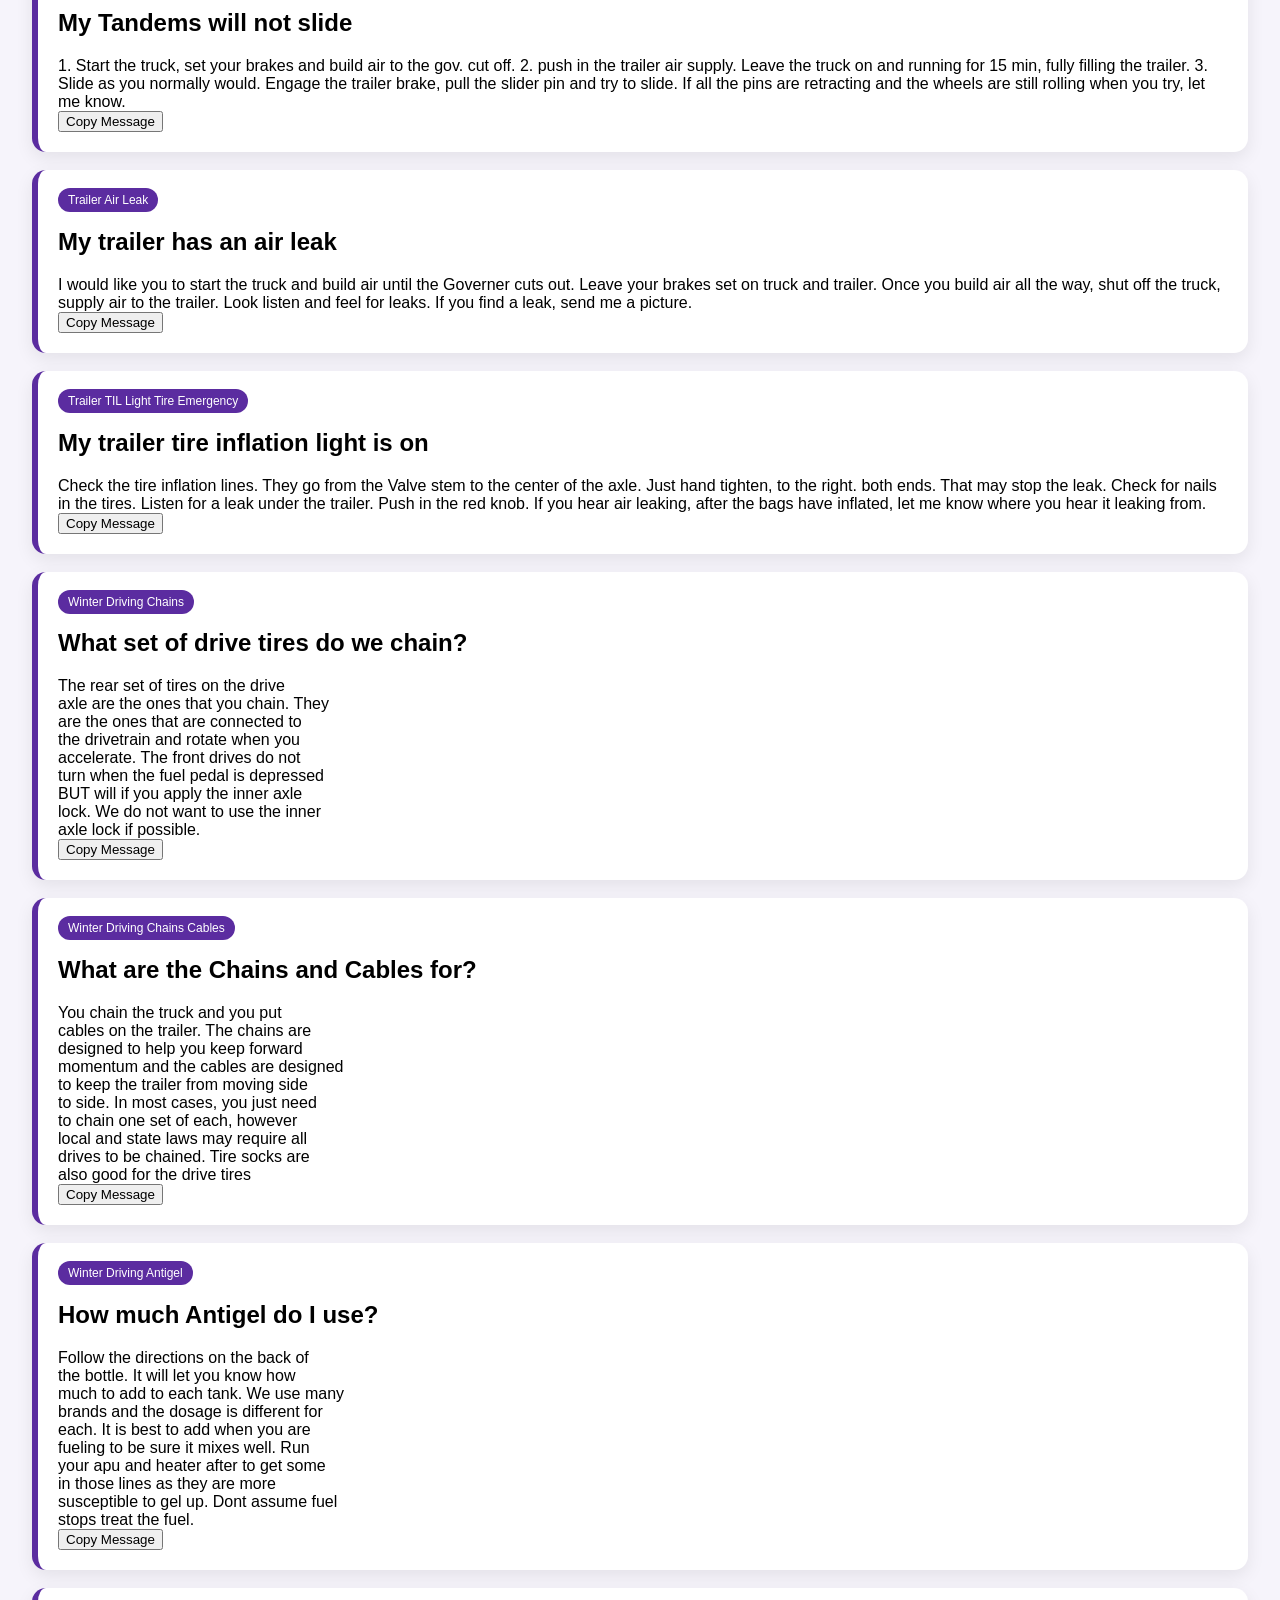
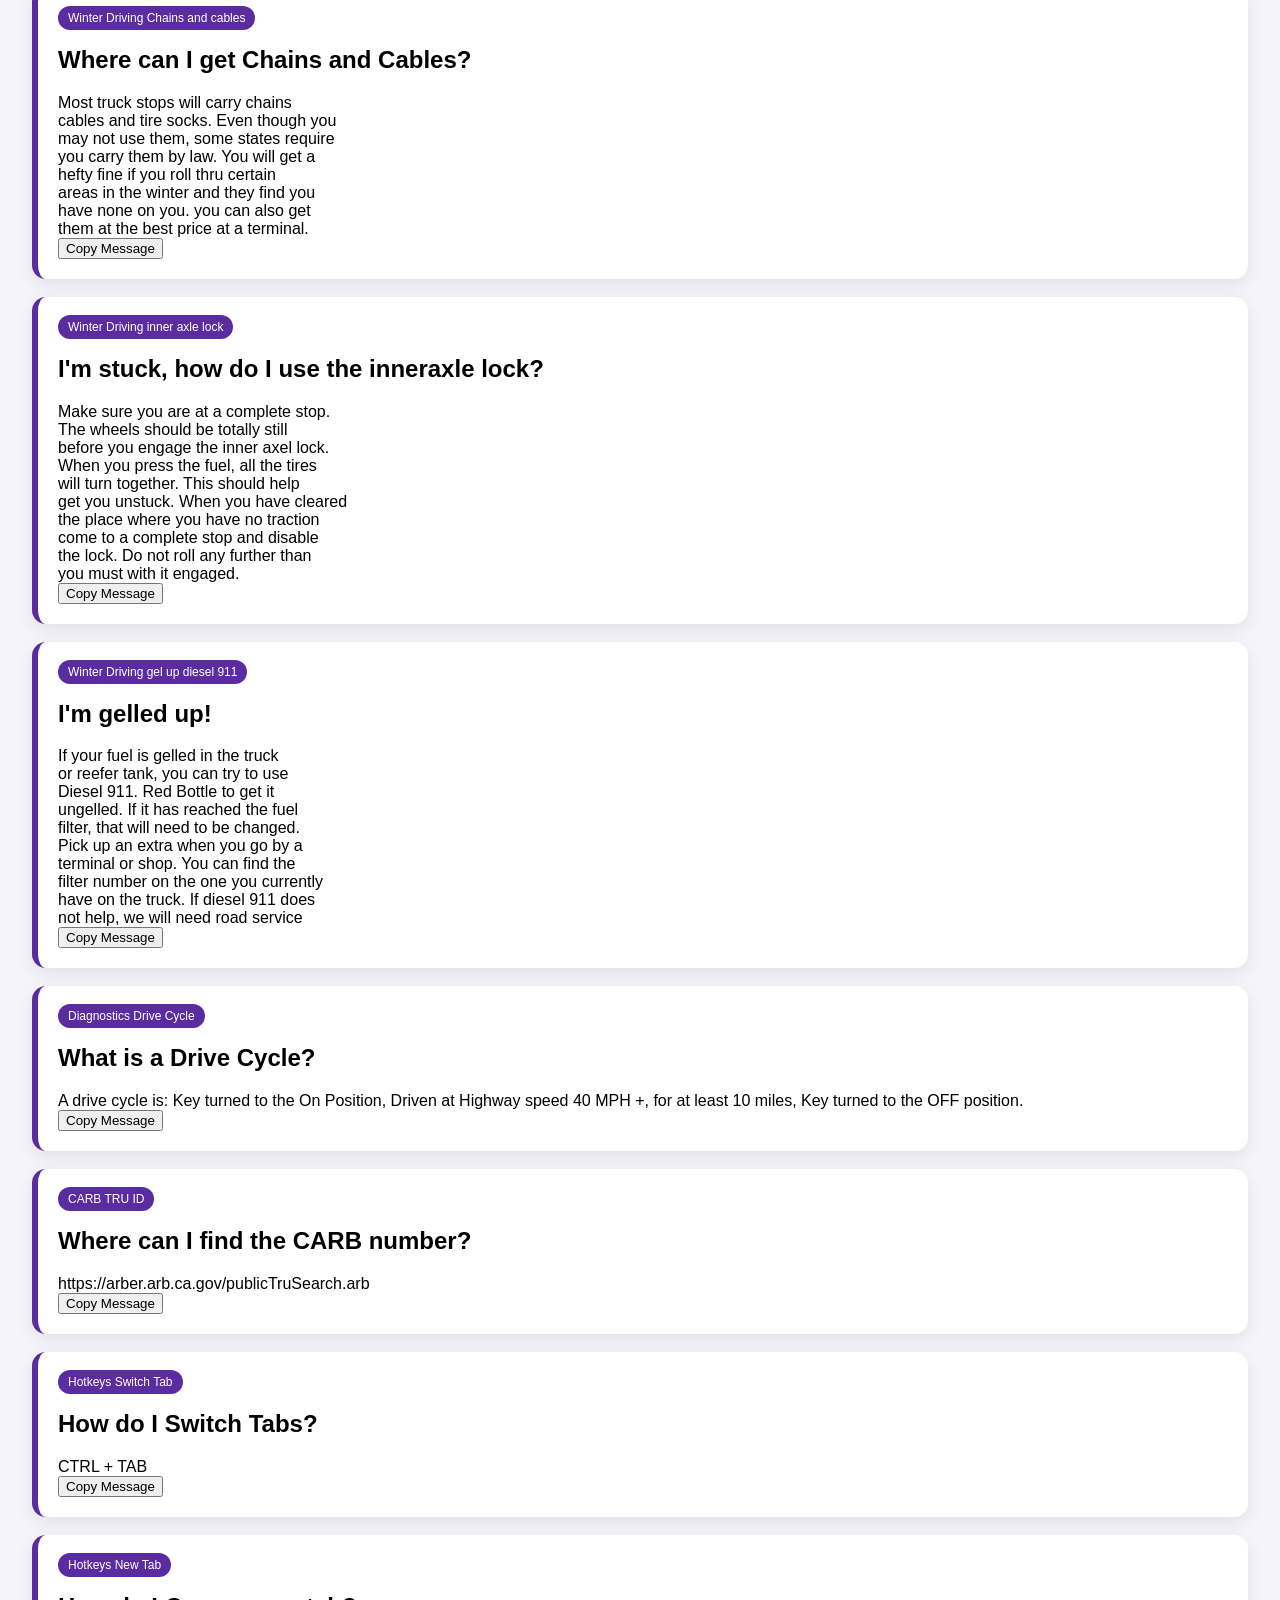
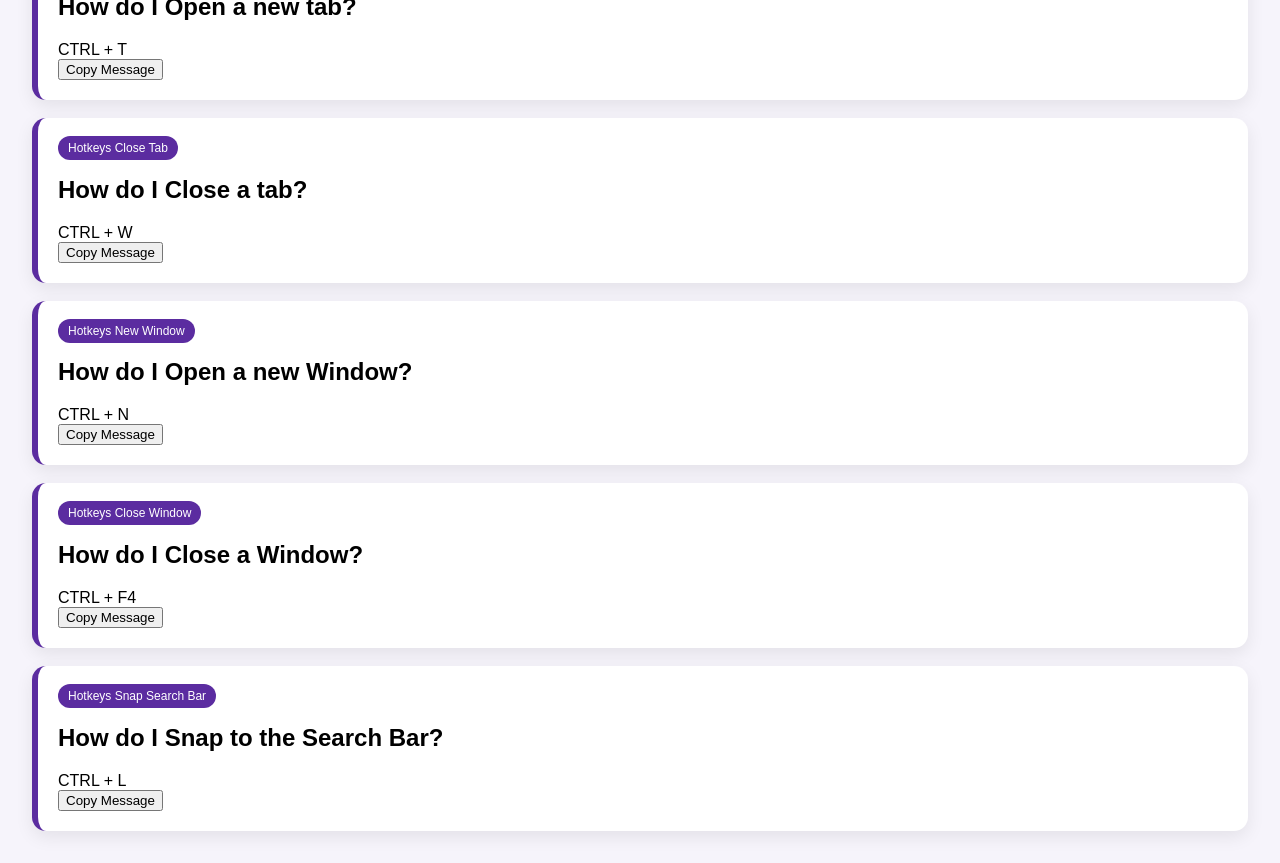
==== commit 42674cbe: "Update index.html Removing RA title" ====
--- a/index.html
+++ b/index.html
@@ -1,27 +1,24 @@
 <!DOCTYPE html>
 <html lang="en">
-
 <head>
     <meta charset="UTF-8">
     <meta name="viewport" content="width=device-width, initial-scale=1.0">
-    <title>Road Assist</title>
-	<!-- Clairity page analytics -->
-	<script type="text/javascript">
+    <title>Maint. Assistance</title>
+    <script type="text/javascript">
     (function(c,l,a,r,i,t,y){
         c[a]=c[a]||function(){(c[a].q=c[a].q||[]).push(arguments)};
         t=l.createElement(r);t.async=1;t.src="https://www.clarity.ms/tag/"+i;
         y=l.getElementsByTagName(r)[0];y.parentNode.insertBefore(t,y);
     })(window, document, "clarity", "script", "x59q5l7mav");
-	</script>
+    </script>
     <!-- CSS -->
     <link rel="stylesheet" href="styles.css">
 </head>
 <body>
-	<h1>Road Assist Help Guide</h1>
-	<p>Try searching a topic like "Spare tire" or "Hot product"</p>
+	<h1>Maint Help Guide</h1>
+	<p>Try searching a topic like "Chains"</p>
 	<input type="search" id="searchBox" placeholder="Search Help Topics..." class="search-box"/>
 	<section id="helpTopics" class="help-grid"></section>	
-
     <!-- JS -->
     <script src="app.js"></script>
 </body>
